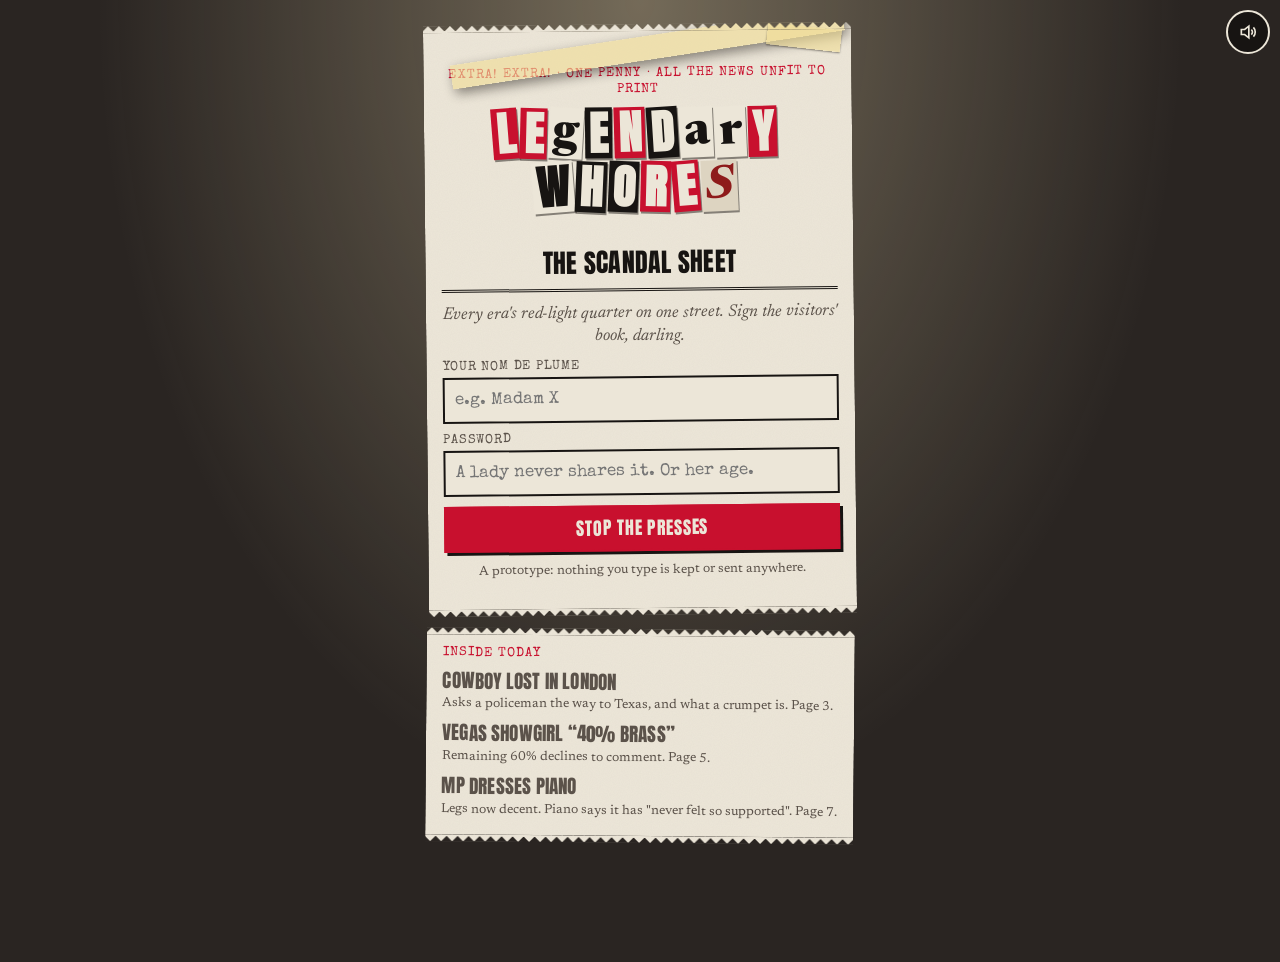
==== game/index.html @ c21691dd "Initial public files: game, rules engine, tests, balance sim, design docs The Scandal Sheet client (" ====
<!doctype html>
<html lang="en-GB" data-era="house">
<head>
<meta charset="utf-8">
<meta name="viewport" content="width=device-width,initial-scale=1,viewport-fit=cover">
<title>The Scandal Sheet</title>
<link rel="icon" href="data:,">
<meta name="description" content="Legendary Whores, prototype C: a tabloid-collage house layer that teaches through headlines, wearing three era skins.">
<link rel="preconnect" href="https://fonts.googleapis.com">
<link rel="preconnect" href="https://fonts.gstatic.com" crossorigin>
<link rel="stylesheet" href="https://fonts.googleapis.com/css2?family=Anton&family=Newsreader:ital,opsz,wght@0,6..72,400;0,6..72,600;0,6..72,800;1,6..72,400;1,6..72,600&family=Special+Elite&display=swap">
<link rel="stylesheet" href="scandal.css">
<!-- era display fonts (IM Fell, Rye, Bungee, Monoton) load in scandal.js when an era is worn -->
</head>
<body>
<div class="desk">
  <main id="app" class="col">
    <section class="sheet title-sheet">
      <p class="kicker">Extra! Extra!</p>
      <h1 class="masthead-title">Legendary Whores</h1>
      <p class="deck">The Scandal Sheet is setting its type. One moment, darling.</p>
    </section>
  </main>
</div>
<div id="layer" aria-live="polite"></div>
<noscript><p class="noscript">The presses need JavaScript to run.</p></noscript>
<script type="module" src="scandal.js"></script>
</body>
</html>
---- game/scandal.css ----
/* The Scandal Sheet · prototype C · house layer (tabloid collage) + era skins.
   Layout: one phone-width newspaper column (max 460px) laid on the era's desk texture; torn newsprint sheets
   stack down the column under a sticky masthead; one-handed actions live in a fixed bottom dock. */
:root {
  /* house constants */
  --f-head: 'Anton', 'Impact', 'Haettenschweiler', 'Arial Narrow', sans-serif;
  --f-body: 'Newsreader', 'Georgia', 'Times New Roman', serif;
  --f-type: 'Special Elite', 'Courier New', 'Courier', monospace;
  --stamp-l: #C8102E; --stamp-d: #FF5468;
  --good-l: #2E6B30; --good-d: #8FDB9A;
  --bad-l: #B3261E; --bad-d: #FF8F86;
  --tape: rgba(240, 222, 150, .62);
  --pin: #B3121F;
  --shadow: rgba(10, 6, 4, .45);
  /* era posters (fixed in both themes: dark poster, light type) */
  --vic-bg: #1E140F; --vic-fg: #EFE3C8; --vic-acc: #C9A24A;
  --ww-bg: #2E3238; --ww-fg: #F2E6CF; --ww-acc: #E9A25B;
  --vg-bg: #0B0620; --vg-fg: #FFF5FB; --vg-acc: #FF2E9A; --vg-acc2: #19E6FF;

  /* era tokens, default = the house press (before a whore is chosen) */
  --f-era: 'Anton', 'Impact', sans-serif;
  --f-era-big: 'Anton', 'Impact', sans-serif;
  --desk-l: #2A2522; --desk-d: #151210;
  --paper-l: #ECE6D8; --paper-d: #26221E;
  --paper2-l: #DDD4C1; --paper2-d: #332D27;
  --ink-l: #171412; --ink-d: #ECE6D8;
  --ink2-l: #5B524A; --ink2-d: #BDB3A4;
  --accent-l: #8E1B1B; --accent-d: #FF8B7E;
  --accent2-l: #2B2522; --accent2-d: #E9DFC9;
  --card-ink: #171412;
  --card-bg: #F1ECE0;
  /* secondary ink and accent printed ON the card stock (labels, kickers, hints): fixed in both themes */
  --card-ink2: #5B524A; --card-accent: #B3102A;
  /* inner padding that clears the era's painted card frame (inspect cards / small hand cards) */
  --card-pad: 18px 16px; --card-pad-sm: 10px 8px 8px;
  /* tick / cross labels on cards: their own ink so every skin passes 4.5:1 (white on #2E6B30 6.4:1, on #B3261E 6.5:1) */
  --mk-good-fg: #FFFFFF; --mk-good-bg: #2E6B30; --mk-bad-fg: #FFFFFF; --mk-bad-bg: #B3261E;
  --dock-h: calc(60px + env(safe-area-inset-bottom, 0px));
  --glow: rgba(255, 236, 190, .35);
  --tex-bg: none;
  --tex-card: none;
  --tex-frame: none;
  --frame-slice: 0;
  --frame-w: 0px;
  --tex-paper-l: none; --tex-paper-d: none;

  /* resolved (light) */
  --desk: var(--desk-l); --paper: var(--paper-l); --paper2: var(--paper2-l);
  --ink: var(--ink-l); --ink2: var(--ink2-l); --accent: var(--accent-l); --accent2: var(--accent2-l);
  --stamp: var(--stamp-l); --good: var(--good-l); --bad: var(--bad-l); --tex-paper: var(--tex-paper-l);
}
@media (prefers-color-scheme: dark) {
  :root:not([data-theme="light"]) {
    --desk: var(--desk-d); --paper: var(--paper-d); --paper2: var(--paper2-d);
    --ink: var(--ink-d); --ink2: var(--ink2-d); --accent: var(--accent-d); --accent2: var(--accent2-d);
    --stamp: var(--stamp-d); --good: var(--good-d); --bad: var(--bad-d); --tex-paper: var(--tex-paper-d);
    color-scheme: dark;
  }
}
:root[data-theme="dark"] {
  --desk: var(--desk-d); --paper: var(--paper-d); --paper2: var(--paper2-d);
  --ink: var(--ink-d); --ink2: var(--ink2-d); --accent: var(--accent-d); --accent2: var(--accent2-d);
  --stamp: var(--stamp-d); --good: var(--good-d); --bad: var(--bad-d); --tex-paper: var(--tex-paper-d);
  color-scheme: dark;
}

/* ---------- era skins (palette, textures, accent type) ---------- */
:root[data-era="victorian"] {
  --f-era: 'IM Fell English SC', 'Georgia', serif; --f-era-big: 'IM Fell English SC', 'Georgia', serif;
  --desk-l: #1E140F; --desk-d: #120B08;
  --paper-l: #EFE3C8; --paper-d: #2A1F18; --paper2-l: #E2CFA6; --paper2-d: #3A2B20;
  --ink-l: #22160F; --ink-d: #EFE3C8; --ink2-l: #5A4636; --ink2-d: #CDB995;
  --accent-l: #6B1E23; --accent-d: #E8C877; --accent2-l: #8A6A22; --accent2-d: #C9A24A;
  --card-ink: #2A1A10; --card-bg: #EFE3C8; --glow: rgba(244, 223, 174, .45);
  --card-ink2: #5A4636; --card-accent: #B30F29; --card-pad: 18px 16px; --card-pad-sm: 10px 8px 8px;
  --tex-bg: url("../art-assets/victorian/skin-bg.webp");
  --tex-card: url("../art-assets/victorian/skin-card.webp");
  --tex-frame: url("../art-assets/victorian/skin-frame.webp"); --frame-slice: 120; --frame-w: 14px;
}
:root[data-era="wildwest"] {
  --f-era: 'Rye', 'Georgia', serif; --f-era-big: 'Rye', 'Georgia', serif;
  --desk-l: #2E3238; --desk-d: #1C1F23;
  --paper-l: #F2E6CF; --paper-d: #2E2923; --paper2-l: #E2CDA6; --paper2-d: #3B342B;
  --ink-l: #2B2622; --ink-d: #F2E6CF; --ink2-l: #6B5640; --ink2-d: #D9C3A0;
  --accent-l: #A3402B; --accent-d: #E9A25B; --accent2-l: #7A5C3E; --accent2-d: #C8553D;
  --card-ink: #2B2622; --card-bg: #F2E6CF; --glow: rgba(233, 162, 91, .4);
  --card-ink2: #6B5640; --card-accent: #A8321E; --card-pad: 8px 6px; --card-pad-sm: 4px 3px 3px; --card-slice: 132; --card-bw: 34px; --card-bw-sm: 14px;
  --tex-bg: url("../art-assets/wildwest/skin-bg.webp");
  --tex-card: url("../art-assets/wildwest/skin-card.webp");
  --tex-frame: url("../art-assets/wildwest/skin-frame.webp"); --frame-slice: 90; --frame-w: 10px;
  --tex-paper-l: url("../art-assets/wildwest/x-tex-wanted-paper.webp");
}
:root[data-era="vegas"] {
  --f-era: 'Bungee', 'Arial Black', sans-serif; --f-era-big: 'Monoton', 'Bungee', 'Arial Black', sans-serif;
  --desk-l: #0B0620; --desk-d: #07031A;
  --paper-l: #FFF5FB; --paper-d: #1C0F33; --paper2-l: #FFDDEF; --paper2-d: #2A1748;
  --ink-l: #1A0B2E; --ink-d: #FFF5FB; --ink2-l: #5C3B74; --ink2-d: #D7C3EA;
  --accent-l: #C2006E; --accent-d: #FF2E9A; --accent2-l: #00707E; --accent2-d: #19E6FF;
  --card-ink: #FFF5FB; --card-bg: #2A0E3D; --glow: rgba(255, 46, 154, .45);
  --card-ink2: #D7C3EA; --card-accent: #FF5FB0; --card-pad: 6px 6px; --card-pad-sm: 4px 3px 3px; --card-slice: 122; --card-bw: 32px; --card-bw-sm: 14px;
  --mk-good-fg: #1A0B2E; --mk-good-bg: #19E6A0; --mk-bad-fg: #1A0B2E; --mk-bad-bg: #FF5468; /* 11.4:1 and 5.9:1 */
  --tex-bg: url("../art-assets/vegas/skin-bg.webp");
  --tex-card: url("../art-assets/vegas/skin-card.webp");
  --tex-frame: url("../art-assets/vegas/skin-frame.webp"); --frame-slice: 110; --frame-w: 12px;
}

/* ---------- base ---------- */
*, *::before, *::after { box-sizing: border-box; }
html, body { margin: 0; min-height: 100%; }
body {
  background: var(--desk);
  color: var(--ink);
  font: 16px/1.45 var(--f-body);
  overflow-x: clip;
  -webkit-tap-highlight-color: transparent;
}
img { max-width: 100%; display: block; }
button, input { font: inherit; color: inherit; }
button { cursor: pointer; }
:focus-visible { outline: 3px solid var(--stamp); outline-offset: 2px; }
.noscript { color: var(--paper); padding: 16px; }

.desk {
  min-height: 100vh;
  background-color: var(--desk);
  background-image: radial-gradient(ellipse at 50% 0%, var(--glow), transparent 60%), var(--tex-bg);
  background-size: auto, 360px;
  transition: background-color .6s ease;
}
.col {
  max-width: 460px; margin: 0 auto;
  padding-inline: 16px; padding-block: 8px 112px;
  display: flex; flex-direction: column; gap: 14px;
  overflow-x: clip;
}

/* ---------- house: newsprint sheets with torn edges ---------- */
.sheet {
  position: relative;
  background-color: var(--paper);
  background-image:
    url("data:image/svg+xml,%3Csvg xmlns='http://www.w3.org/2000/svg' width='160' height='160'%3E%3Cfilter id='n'%3E%3CfeTurbulence type='fractalNoise' baseFrequency='.9' numOctaves='2' stitchTiles='stitch'/%3E%3CfeColorMatrix values='0 0 0 0 .5 0 0 0 0 .45 0 0 0 0 .4 0 0 0 .09 0'/%3E%3C/filter%3E%3Crect width='100%25' height='100%25' filter='url(%23n)'/%3E%3C/svg%3E"),
    var(--tex-paper);
  background-size: 160px, 420px;
  color: var(--ink);
  padding: 18px 16px 22px;
  box-shadow: 0 6px 18px var(--shadow);
  -webkit-mask: linear-gradient(#000 0 0) center / 100% calc(100% - 14px) no-repeat,
    conic-gradient(from 135deg at top, #0000, #000 1deg 89deg, #0000 90deg) top / 11px 7px repeat-x,
    conic-gradient(from -45deg at bottom, #0000, #000 1deg 89deg, #0000 90deg) bottom / 11px 7px repeat-x;
          mask: linear-gradient(#000 0 0) center / 100% calc(100% - 14px) no-repeat,
    conic-gradient(from 135deg at top, #0000, #000 1deg 89deg, #0000 90deg) top / 11px 7px repeat-x,
    conic-gradient(from -45deg at bottom, #0000, #000 1deg 89deg, #0000 90deg) bottom / 11px 7px repeat-x;
}
:root[data-era="vegas"] .sheet { background-image: linear-gradient(115deg, transparent 30%, rgba(255,255,255,.18) 45%, transparent 60%), var(--tex-paper); background-size: 100% 100%, 420px; }
.sheet.tilt-l { transform: rotate(-.6deg); }
.sheet.tilt-r { transform: rotate(.5deg); }
.sheet > * + * { margin-top: 10px; }

.kicker {
  font: 13px/1.2 var(--f-type); letter-spacing: .08em; text-transform: uppercase;
  color: var(--stamp); margin: 0;
}
.h1, .h2, .h3 { font-family: var(--f-head); font-weight: 400; text-transform: uppercase; line-height: .98; margin: 0; text-wrap: balance; letter-spacing: .01em; }
.h1 { font-size: clamp(34px, 11vw, 48px); }
.h2 { font-size: 26px; }
.h3 { font-size: 19px; }
.era-type { font-family: var(--f-era); text-transform: none; letter-spacing: .01em; }
.deck { font: italic 17px/1.35 var(--f-body); margin: 0; color: var(--ink2); }
.small { font-size: 13px; color: var(--ink2); }
.type { font-family: var(--f-type); font-size: 13px; letter-spacing: .02em; }
.rule { border: 0; border-top: 3px double var(--ink); margin: 12px 0; }
.sec-head { display: flex; align-items: baseline; justify-content: space-between; gap: 8px; border-bottom: 3px double var(--ink); padding-bottom: 4px; flex-wrap: wrap; }
.sec-head .h2 { font-size: 22px; }

/* era masthead line */
.gazette { display: grid; gap: 2px; text-align: center; border-bottom: 3px double var(--ink); padding-bottom: 6px; }
.gazette .name { font-family: var(--f-era-big); font-size: clamp(22px, 7vw, 30px); line-height: 1.05; color: var(--accent); text-wrap: balance; }
:root[data-era="vegas"] .gazette .name { font-size: clamp(20px, 6.4vw, 28px); text-shadow: 0 0 10px var(--glow); }
.gazette .dateline { display: flex; justify-content: space-between; font: 12px var(--f-type); color: var(--ink2); border-top: 1px solid var(--ink2); padding-top: 3px; gap: 8px; flex-wrap: wrap; }

/* ransom-note letters */
.ransom { display: inline-flex; flex-wrap: wrap; gap: 3px 2px; justify-content: center; line-height: 1; }
.ransom .w { display: inline-flex; gap: 2px; margin-right: 8px; }
.ransom span.l { display: inline-block; padding: 3px 4px 2px; font-size: 1em; box-shadow: 1px 2px 0 var(--shadow); }
.ransom .l.r0 { font-family: var(--f-head); background: var(--paper); color: var(--ink); }
.ransom .l.r1 { font-family: var(--f-era); background: var(--ink); color: var(--paper); }
.ransom .l.r2 { font-family: var(--f-body); font-weight: 800; font-style: italic; background: var(--paper2); color: var(--accent); }
.ransom .l.r3 { font-family: var(--f-head); background: var(--stamp); color: var(--paper); }
.ransom .l.r4 { font-family: var(--f-type); background: var(--paper2); color: var(--ink); }
.ransom .l.r5 { font-family: var(--f-body); font-weight: 800; background: var(--paper); color: var(--ink); text-transform: lowercase; }

/* stamps */
.stamp {
  display: inline-block; font: 400 22px/1 var(--f-head); text-transform: uppercase; letter-spacing: .06em;
  color: var(--stamp); border: 3px solid var(--stamp); padding: 6px 10px 4px; transform: rotate(-8deg);
  -webkit-mask: url("data:image/svg+xml,%3Csvg xmlns='http://www.w3.org/2000/svg' width='120' height='60'%3E%3Cfilter id='g'%3E%3CfeTurbulence baseFrequency='.7' numOctaves='2'/%3E%3CfeColorMatrix values='0 0 0 0 0 0 0 0 0 0 0 0 0 0 0 0 0 0 -1.6 1.25'/%3E%3C/filter%3E%3Crect width='100%25' height='100%25' filter='url(%23g)'/%3E%3C/svg%3E");
          mask: url("data:image/svg+xml,%3Csvg xmlns='http://www.w3.org/2000/svg' width='120' height='60'%3E%3Cfilter id='g'%3E%3CfeTurbulence baseFrequency='.7' numOctaves='2'/%3E%3CfeColorMatrix values='0 0 0 0 0 0 0 0 0 0 0 0 0 0 0 0 0 0 -1.6 1.25'/%3E%3C/filter%3E%3Crect width='100%25' height='100%25' filter='url(%23g)'/%3E%3C/svg%3E");
}
.stamp.big { font-size: 40px; border-width: 5px; padding: 8px 14px 4px; }
.stamp.good { color: var(--good); border-color: var(--good); }

/* tape and pins */
.tape { position: absolute; width: 74px; height: 22px; background: var(--tape); box-shadow: 0 1px 2px var(--shadow); z-index: 2; pointer-events: none; }
.tape.tl { top: -6px; left: 10px; transform: rotate(-8deg); }
.tape.tr { top: -6px; right: 10px; transform: rotate(7deg); }
.pin { position: absolute; top: -7px; left: 50%; width: 16px; height: 16px; margin-left: -8px; border-radius: 50%; background: radial-gradient(circle at 35% 35%, rgba(255,255,255,.7), var(--pin) 45%, rgba(0,0,0,.6)); box-shadow: 1px 3px 3px var(--shadow); z-index: 3; pointer-events: none; }

/* ---------- buttons ---------- */
.btn {
  min-height: 46px; padding: 10px 16px; border: 2px solid var(--ink); background: var(--paper); color: var(--ink);
  font: 400 18px/1 var(--f-head); text-transform: uppercase; letter-spacing: .04em;
  box-shadow: 3px 3px 0 var(--ink); display: inline-flex; align-items: center; justify-content: center; gap: 8px; text-align: center;
  transition: transform .08s ease, box-shadow .08s ease;
}
.btn:active { transform: translate(2px, 2px); box-shadow: 1px 1px 0 var(--ink); }
.btn.primary { background: var(--stamp); color: var(--paper); border-color: var(--stamp); box-shadow: 3px 3px 0 var(--ink); }
.btn.ghost { background: transparent; box-shadow: none; border-style: dashed; }
.btn.small { min-height: 44px; font-size: 15px; padding: 8px 12px; }
.btn:disabled { opacity: .45; cursor: not-allowed; }
.btn.block { width: 100%; }
.row { display: flex; gap: 10px; flex-wrap: wrap; align-items: center; }
.row > .grow { flex: 1 1 140px; }
.link { background: none; border: 0; padding: 0; min-height: 0; color: var(--accent); text-decoration: underline; text-underline-offset: 3px; font: inherit; cursor: pointer; }
.x { border-bottom: 1.5px dotted currentColor; cursor: help; background: none; border-top: 0; border-left: 0; border-right: 0; padding: 0; font: inherit; color: inherit; text-align: inherit; }

/* chips */
.chips { display: flex; flex-wrap: wrap; gap: 8px; }
.chip { display: inline-flex; align-items: center; gap: 4px; padding: 3px 8px; border: 1.5px solid currentColor; font: 13px/1.1 var(--f-type); white-space: nowrap; background: transparent; color: var(--ink); min-height: 36px; }
.chip.good { color: var(--good); }
.chip.bad { color: var(--bad); }
.chip.stamp-c { color: var(--stamp); }
.chip.solid { background: var(--ink); color: var(--paper); border-color: var(--ink); }
.chip.q { color: var(--accent); border-style: dashed; }
button.chip { cursor: pointer; }
.badge-auto { display: inline-flex; align-items: center; gap: 3px; font: 11px/1 var(--f-type); text-transform: uppercase; letter-spacing: .06em; padding: 3px 6px; background: var(--accent2); color: var(--paper); }
.badge-stand { display: inline-flex; font: 11px/1 var(--f-type); text-transform: uppercase; letter-spacing: .06em; padding: 3px 6px; border: 1px dashed var(--ink2); color: var(--ink2); }

/* ---------- sticky masthead + stats ---------- */
.topbar {
  position: sticky; top: env(safe-area-inset-top, 0px); z-index: 20;
  margin-inline: -16px; padding: 8px 16px;
  background: var(--ink); color: var(--paper);
  display: grid; grid-template-columns: 44px 1fr auto; gap: 10px; align-items: center;
  box-shadow: 0 4px 10px var(--shadow);
}
.topbar .face { width: 44px; height: 44px; border-radius: 50%; overflow: hidden; border: 2px solid var(--accent2); background: var(--paper2); padding: 0; }
.topbar .face img { width: 100%; height: 100%; object-fit: cover; object-position: 50% 12%; }
.topbar .who { min-width: 0; }
.topbar .who b { font: 400 17px/1 var(--f-head); text-transform: uppercase; letter-spacing: .03em; display: block; white-space: nowrap; overflow: hidden; text-overflow: ellipsis; }
.topbar .who span { font: 12px/1.2 var(--f-type); opacity: .85; display: block; white-space: nowrap; overflow: hidden; text-overflow: ellipsis; }
.topbar .stats { display: flex; gap: 4px; }
.stat { display: grid; justify-items: center; min-width: 44px; min-height: 44px; padding: 2px 4px; background: none; border: 1px solid transparent; color: var(--paper); }
.stat b { font: 400 18px/1.1 var(--f-head); font-variant-numeric: tabular-nums; }
.stat span { font: 10px/1 var(--f-type); text-transform: uppercase; letter-spacing: .05em; opacity: .85; }
/* .meters, .seesaw and .itch below are superseded by .sstrip and .itchdots (round 3); the topbar no longer emits them */
.meters { grid-column: 1 / -1; display: grid; grid-template-columns: 1fr auto; gap: 10px; align-items: center; }
.seesaw { display: grid; grid-template-columns: auto 1fr auto; gap: 6px; align-items: center; font: 11px var(--f-type); text-transform: uppercase; background: none; border: 0; color: var(--paper); padding: 0; min-height: 30px; }
.seesaw .bar { position: relative; height: 10px; background: rgba(255,255,255,.18); display: flex; }
.seesaw .bar i { display: block; height: 100%; }
.seesaw .bar .st { background: var(--good-d); }
.seesaw .bar .no { background: var(--stamp-d); margin-left: auto; }
.itch { display: inline-flex; gap: 3px; align-items: center; font: 11px var(--f-type); text-transform: uppercase; background: none; border: 0; color: var(--paper); min-height: 30px; padding: 0; }
.itch i { width: 10px; height: 10px; border: 1.5px solid var(--paper); border-radius: 50%; display: inline-block; }
.itch i.on { background: var(--stamp-d); border-color: var(--stamp-d); }

/* ---------- bottom dock ---------- */
.dock {
  position: fixed; left: 50%; bottom: 0; transform: translateX(-50%); z-index: 30;
  width: min(460px, 100%); padding: 6px 10px calc(6px + env(safe-area-inset-bottom, 0px));
  background: var(--ink); color: var(--paper);
  display: grid; grid-template-columns: repeat(4, 1fr); gap: 4px;
  box-shadow: 0 -4px 12px var(--shadow);
}
.dock[hidden] { display: none; }
.dock button { min-height: 48px; background: none; border: 0; color: var(--paper); font: 400 14px/1 var(--f-head); text-transform: uppercase; letter-spacing: .05em; display: grid; justify-items: center; gap: 3px; padding: 4px 2px; }
.dock button svg { width: 22px; height: 22px; }
.dock button[aria-current="page"] { color: var(--accent2); box-shadow: inset 0 -3px 0 var(--stamp-d); }
.dock .dot { position: relative; }
.dock .dot::after { content: ''; position: absolute; top: 2px; right: 22%; width: 9px; height: 9px; border-radius: 50%; background: var(--stamp-d); }

/* ---------- portraits: pinned photos in era frames ---------- */
.photo { position: relative; background: var(--card-bg); padding: 6px 6px 8px; box-shadow: 2px 4px 10px var(--shadow); }
.photo .frame { position: relative; aspect-ratio: 3 / 4; max-width: 100%; border: var(--frame-w) solid transparent; border-image: var(--tex-frame) var(--frame-slice) / var(--frame-w) stretch; background: var(--ink); overflow: hidden; }
:root[data-era="house"] .photo .frame { border: 2px solid var(--ink); }
.photo .frame img { width: 100%; height: 100%; object-fit: cover; object-position: 50% 14%; }
.photo .cap { font: 13px/1.15 var(--f-type); color: var(--card-ink); margin-top: 5px; text-align: center; }
.photo .cap b { font: 400 15px/1.05 var(--f-head); text-transform: uppercase; display: block; letter-spacing: .02em; }
.miss { display: grid; place-items: center; width: 100%; height: 100%; padding: 6px; text-align: center; color: var(--paper); font: 400 15px/1.1 var(--f-era); background: var(--ink); }
.halftone::after { content: ''; position: absolute; inset: 0; pointer-events: none; background-image: radial-gradient(rgba(0,0,0,.18) 1px, transparent 1.4px); background-size: 4px 4px; mix-blend-mode: multiply; }

/* ---------- cards (house anatomy, era card stock) ---------- */
.hand { display: grid; grid-template-columns: repeat(3, minmax(0, 1fr)); gap: 10px; }
.card {
  position: relative; display: flex; flex-direction: column; gap: 4px;
  min-height: 132px; padding: 10px 8px 8px; text-align: left;
  background: var(--card-bg) var(--tex-card) center / 100% 100% no-repeat; color: var(--card-ink);
  border: 0; box-shadow: 1px 3px 8px var(--shadow);
  transition: transform .18s ease, box-shadow .18s ease;
  font-family: var(--f-body);
}
.card .top { display: flex; justify-content: space-between; align-items: center; gap: 4px; }
.card .allure { display: grid; place-items: center; width: 28px; height: 28px; border-radius: 50%; background: var(--card-ink); color: var(--card-bg); font: 400 16px/1 var(--f-head); }
.card .pocket { font: 11px/1 var(--f-type); border: 1px solid currentColor; padding: 2px 4px; }
.card .nm { font: 400 15px/1.02 var(--f-head); text-transform: uppercase; letter-spacing: .01em; text-wrap: balance; }
.card .arts { display: flex; flex-wrap: wrap; gap: 3px; align-content: flex-start; }
.card .art { font: 11px/1 var(--f-type); padding: 2px 3px; border: 1px solid currentColor; white-space: nowrap; }
.card .thumb { aspect-ratio: 4 / 3; width: 100%; object-fit: cover; border: 1px solid currentColor; }
.card .marks { display: flex; flex-wrap: wrap; gap: 2px; margin-top: auto; }
.card .mk { font: 10px/1.05 var(--f-type); padding: 2px 3px; color: var(--mk-good-fg); background: var(--mk-good-bg); }
.card .mk.bad { color: var(--mk-bad-fg); background: var(--mk-bad-bg); }
.card .mk.seen { color: var(--card-bg); background: var(--card-ink); }
.card .score { position: absolute; right: -6px; top: -8px; min-width: 32px; height: 32px; display: grid; place-items: center; background: var(--paper); color: var(--ink); border: 2px solid var(--ink); font: 400 17px/1 var(--f-head); transform: rotate(6deg); padding: 0 3px; }
.card .score.bad { color: var(--bad); border-color: var(--bad); }
.card .score.good { color: var(--good); border-color: var(--good); }
.card.sel { transform: translateY(-6px) rotate(-1.5deg); box-shadow: 0 0 0 3px var(--stamp), 3px 8px 14px var(--shadow); }
.card.sel::before { content: 'WORKED'; position: absolute; left: 50%; top: -10px; transform: translateX(-50%) rotate(-3deg); background: var(--tape); color: var(--ink); font: 11px/1 var(--f-type); padding: 4px 8px; letter-spacing: .1em; z-index: 2; }
.card.curse { background: var(--ink); color: var(--paper); outline: 2px dashed var(--stamp); outline-offset: -5px; }
.card.curse .nm { color: var(--stamp-d); }
.card.glow { box-shadow: 0 0 0 3px var(--good), 1px 3px 8px var(--shadow); }
.card.glow::after { content: ''; position: absolute; inset: 0; pointer-events: none; border-radius: inherit; }
@media (prefers-reduced-motion: no-preference) {
  /* pulses twice to draw the eye, then the static ring carries the meaning (it never competes with .deal) */
  .card.glow::after { animation: glow 1.1s ease-in-out .5s 2; }
}
@keyframes glow { 50% { box-shadow: 0 0 0 3px var(--good), 0 0 18px var(--good); } }

/* ---------- flippable inspect cards ---------- */
.flip { perspective: 1200px; }
.flip .faces { position: relative; display: grid; transition: transform .55s cubic-bezier(.3, .7, .2, 1); transform-style: preserve-3d; }
.flip .face { grid-area: 1 / 1; backface-visibility: hidden; -webkit-backface-visibility: hidden; }
.flip .back { transform: rotateY(180deg); }
.flip.flipped .faces { transform: rotateY(180deg); }
.flip-hint { font: 12px var(--f-type); color: var(--ink2); text-align: center; }

/* ---------- places ---------- */
.places { display: grid; gap: 12px; }
.place { position: relative; display: grid; grid-template-columns: 1fr; text-align: left; padding: 0; border: 2px solid var(--ink); background: var(--paper); color: var(--ink); box-shadow: 3px 3px 0 var(--ink); }
.place .pimg { position: relative; aspect-ratio: 16 / 7; overflow: hidden; }
.place .pimg img { width: 100%; height: 100%; object-fit: cover; }
/* the host portrait is its own button and overhangs the card body (it is a child of .place, not of the clipped image) */
.place > .host { position: absolute; right: 8px; top: 0; margin-top: calc(43.75% - 42px); width: 64px; padding: 0; border: 3px solid var(--paper); box-shadow: 1px 2px 6px var(--shadow); background: var(--ink); z-index: 3; }
.place > .host img { aspect-ratio: 3 / 4; width: 100%; object-fit: cover; object-position: 50% 12%; }
.place-hit { position: absolute; inset: 0; z-index: 2; border: 0; background: transparent; padding: 0; cursor: pointer; }
.place-hit:focus-visible { outline-offset: -4px; }
.place .pbody { padding: 8px 84px 10px 10px; display: grid; gap: 4px; }
.place .pbody .h3 { font-size: 20px; }
.place .kindtag { position: absolute; left: 8px; top: 8px; background: var(--ink); color: var(--paper); font: 12px/1 var(--f-type); text-transform: uppercase; letter-spacing: .08em; padding: 4px 6px; }
.place .smiles { font: 13px var(--f-type); color: var(--accent); }
.place.shut { opacity: .6; }
.place .shutstamp { position: absolute; left: 50%; top: 30%; transform: translate(-50%, -50%) rotate(-10deg); }

/* ---------- punters board ---------- */
.punters { display: grid; grid-template-columns: repeat(3, minmax(0, 1fr)); gap: 12px; padding-top: 6px; }
.punter { position: relative; padding: 0; border: 0; background: none; text-align: left; color: var(--ink); }
.punter:nth-child(3n+1) .photo { transform: rotate(-2deg); }
.punter:nth-child(3n+2) .photo { transform: rotate(1.5deg); }
.punter:nth-child(3n) .photo { transform: rotate(-1deg); }
.punter .qs { position: absolute; right: -4px; top: 8px; display: grid; gap: 3px; z-index: 3; }
.punter .qs i { font: 400 14px/1 var(--f-head); font-style: normal; background: var(--stamp); color: var(--paper); width: 22px; height: 22px; display: grid; place-items: center; border-radius: 50%; box-shadow: 1px 1px 3px var(--shadow); }
.punter .tag { display: block; font: 11px/1.1 var(--f-type); text-transform: uppercase; margin-top: 4px; color: var(--ink2); text-align: center; }
.locked-note { font: 13px var(--f-type); color: var(--ink2); border: 1px dashed var(--ink2); padding: 8px; }

.doors { display: grid; gap: 8px; }
.door { display: grid; grid-template-columns: 1fr auto; align-items: center; gap: 8px; min-height: 48px; padding: 8px 10px; border: 1.5px solid var(--ink); background: var(--paper2); text-align: left; color: var(--ink); }
.door b { font: 400 16px/1.1 var(--f-head); text-transform: uppercase; }
.door .fresh { font: 400 13px/1 var(--f-head); color: var(--paper); background: var(--stamp); padding: 4px 6px; transform: rotate(3deg); }

.rivals { display: grid; grid-template-columns: repeat(auto-fill, minmax(96px, 1fr)); gap: 10px; }
.rival { padding: 0; border: 0; background: none; text-align: center; color: var(--ink); display: grid; gap: 4px; justify-items: center; }
.rival .photo { width: 100%; }
.rival .lbl { min-height: 18px; }

.reticule { display: grid; grid-template-columns: repeat(3, minmax(0, 1fr)); gap: 10px; }
.item { position: relative; padding: 6px; border: 1.5px solid var(--ink); background: var(--paper2); color: var(--ink); text-align: left; display: grid; gap: 4px; }
.item img { aspect-ratio: 1; object-fit: cover; width: 100%; }
.item b { font: 400 13px/1.05 var(--f-head); text-transform: uppercase; }
.item.on { box-shadow: 0 0 0 3px var(--stamp); }
.empty-note { font: italic 14px var(--f-body); color: var(--ink2); }

/* sticky note: the next assignment */
.note { position: relative; background: var(--tape); color: var(--ink-l); padding: 10px 12px 10px 14px; font: 15px/1.3 var(--f-type); box-shadow: 2px 3px 6px var(--shadow); transform: rotate(-1deg); display: grid; grid-template-columns: auto 1fr; gap: 8px; align-items: start; border: 0; text-align: left; width: 100%; }
.note b { font: 400 15px/1.2 var(--f-head); text-transform: uppercase; color: var(--stamp-l); letter-spacing: .05em; }

/* ---------- the Sway-o-meter ---------- */
.meter { display: grid; gap: 6px; }
.meter .line { display: flex; justify-content: space-between; align-items: baseline; gap: 8px; flex-wrap: wrap; }
.meter .big { font: 400 40px/0.9 var(--f-head); font-variant-numeric: tabular-nums; }
.meter .big small { font: 14px var(--f-type); color: var(--ink2); }
.meter .track { position: relative; height: 18px; background: var(--paper2); border: 2px solid var(--ink); overflow: visible; }
.meter .fill { position: absolute; inset: 0 auto 0 0; background: repeating-linear-gradient(-45deg, var(--accent), var(--accent) 6px, var(--stamp) 6px, var(--stamp) 12px); transition: width .4s cubic-bezier(.3,1.4,.5,1); }
.meter .fill.ok { background: repeating-linear-gradient(-45deg, var(--good), var(--good) 6px, var(--accent2) 6px, var(--accent2) 12px); }
.meter .mark { position: absolute; top: -6px; bottom: -6px; width: 0; border-left: 3px solid var(--ink); }
.meter .mark span { position: absolute; top: 100%; left: 0; transform: translateX(-50%); font: 10px/1.2 var(--f-type); white-space: nowrap; color: var(--ink); text-transform: uppercase; padding-top: 2px; }
.meter .mark.del { border-left-style: dotted; }
.meter .mark.bg { border-left: 2px dashed var(--ink2); top: -10px; bottom: auto; height: 12px; }
.meter .mark.bg span { top: auto; bottom: 100%; color: var(--ink2); padding: 0 0 1px; }
.meter .legend { margin-top: 12px; }
.warn { border: 2px solid var(--bad); color: var(--bad); padding: 6px 8px; font: 14px/1.3 var(--f-type); }

/* sticky action tray (plan / assignation) */
.tray { position: sticky; bottom: calc(66px + env(safe-area-inset-bottom, 0px)); z-index: 15; margin-inline: -16px; padding: 10px 16px 12px; background: var(--paper); border-top: 3px double var(--ink); box-shadow: 0 -6px 14px var(--shadow); display: grid; gap: 8px; }
.tray .row .btn { flex: 1 1 0; }

/* hint column */
.hints { border-left: 4px solid var(--accent); padding: 2px 0 2px 10px; display: grid; gap: 4px; }
.hints p { margin: 0; font-size: 15px; }
.hints .by { font: 12px var(--f-type); color: var(--ink2); text-transform: uppercase; letter-spacing: .06em; }

/* gent profile */
.gent-head { display: grid; grid-template-columns: 112px 1fr; gap: 12px; align-items: start; }
.gent-head .meta { display: grid; gap: 6px; min-width: 0; }
.voice { font: italic 16px/1.3 var(--f-body); color: var(--accent); margin: 0; }
.facts { display: grid; gap: 6px; }
.fact { display: grid; grid-template-columns: 92px 1fr; gap: 8px; align-items: baseline; font-size: 15px; }
.fact > span:first-child { font: 12px var(--f-type); text-transform: uppercase; color: var(--ink2); }

/* ---------- overlays ---------- */
#layer { position: fixed; inset: 0; pointer-events: none; z-index: 50; }
#layer > * { pointer-events: auto; }
.hl-wrap { position: fixed; left: 50%; bottom: calc(var(--dock-h) + var(--tray-h, 0px) + 8px); transform: translateX(-50%); width: min(440px, calc(100% - 24px)); z-index: 55; pointer-events: none; }
body:not(.has-top) .hl-wrap { bottom: calc(12px + env(safe-area-inset-bottom, 0px)); }
.hl { pointer-events: auto; position: relative; background: var(--paper); color: var(--ink); padding: 12px 44px 12px 14px; box-shadow: 0 8px 22px var(--shadow); border-top: 6px solid var(--stamp); animation: hlIn .5s cubic-bezier(.2,1.3,.4,1); display: grid; gap: 4px; }
.hl .h2 { font-size: 23px; }
.hl p { margin: 0; font-size: 15px; }
.hl .close { position: absolute; right: 2px; top: 2px; width: 44px; height: 44px; border: 0; background: none; font: 400 22px/1 var(--f-head); color: var(--ink2); }
.hl .excl { justify-self: start; }
@keyframes hlIn { from { transform: translateY(120%) rotate(-3deg); opacity: 0; } }
.hl.out { animation: hlOut .3s ease forwards; }
@keyframes hlOut { to { transform: translateY(120%); opacity: 0; } }

.scrim { position: fixed; inset: 0; background: rgba(8, 5, 3, .62); display: grid; align-items: end; justify-items: center; z-index: 60; animation: fade .25s ease; }
.scrim.mid { align-items: center; padding: 16px; }
@keyframes fade { from { opacity: 0; } }
.sheet-up { width: min(460px, 100%); max-height: 88vh; overflow-y: auto; overscroll-behavior: contain; background: var(--paper); color: var(--ink); padding: 18px 16px calc(20px + env(safe-area-inset-bottom, 0px)); animation: up .35s cubic-bezier(.2,1,.3,1); display: grid; gap: 12px; border-top: 6px solid var(--stamp); }
@keyframes up { from { transform: translateY(40%); opacity: .2; } }
.excl-banner { display: inline-block; justify-self: start; background: var(--stamp); color: var(--paper); font: 400 16px/1 var(--f-head); letter-spacing: .14em; padding: 6px 10px 5px; transform: rotate(-2deg); }

.modal-card { width: min(380px, 100%); max-height: calc(100vh - 32px); overflow-y: auto; }
.inspect { background: var(--card-bg) var(--tex-card) center / 100% 100% no-repeat; color: var(--card-ink); padding: 22px 20px; min-height: 420px; display: grid; gap: 10px; align-content: start; box-shadow: 0 12px 30px var(--shadow); }
.inspect .h2 { font-size: 24px; }
.inspect .art-img { width: 100%; aspect-ratio: 1; object-fit: cover; border: 2px solid currentColor; }
.inspect .art-img.portrait { aspect-ratio: 3 / 4; object-position: 50% 12%; }
.inspect .art-img.wide { aspect-ratio: 3 / 2; }
.inspect p { margin: 0; }
.inspect .chip { color: var(--card-ink); }
.inspect .flav { font: italic 16px/1.35 var(--f-body); }
.modal-actions { display: grid; grid-template-columns: 1fr 1fr; gap: 10px; margin-top: 12px; }

/* spinning newspaper (the house's signature moment) */
.spin-wrap { position: fixed; inset: 0; display: grid; place-items: center; padding: 16px; background: rgba(8, 5, 3, .7); z-index: 65; }
.spinpaper { width: min(420px, 100%); max-height: calc(100vh - 32px); overflow-y: auto; animation: spinIn .9s cubic-bezier(.15,.7,.25,1) both; }
@keyframes spinIn { from { transform: scale(.05) rotate(-720deg); opacity: 0; } 60% { opacity: 1; } }
.spinpaper .sheet { padding: 22px 18px 26px; }
.extra { text-align: center; display: grid; gap: 10px; justify-items: center; }
.extra .h1 { font-size: clamp(34px, 10vw, 46px); }

/* curtain drop */
.curtain { position: fixed; inset: 0; z-index: 64; background: var(--ink) var(--curtain-img) center top / cover no-repeat; display: grid; place-items: center; animation: drop .8s cubic-bezier(.5,0,.3,1.15) both; }
.curtain .h1 { color: var(--paper-l); text-shadow: 0 3px 12px rgba(0,0,0,.8); text-align: center; padding: 0 16px; }
.curtain.lift { animation: lift .7s cubic-bezier(.6,0,.4,1) forwards; }
@keyframes drop { from { transform: translateY(-100%); } }
@keyframes lift { to { transform: translateY(-100%); } }

/* era wash when the skin changes */
.wash { position: fixed; inset: 0; z-index: 63; pointer-events: none; background: var(--desk) var(--tex-bg) center / 360px; animation: wash 1.1s ease forwards; -webkit-mask: linear-gradient(90deg, #000 40%, transparent 60%) 0 0 / 250% 100%; mask: linear-gradient(90deg, #000 40%, transparent 60%) 0 0 / 250% 100%; }
@keyframes wash { from { -webkit-mask-position: 100% 0; mask-position: 100% 0; } to { -webkit-mask-position: 0 0; mask-position: 0 0; opacity: 0; } }

/* comic strip */
.strip { display: grid; gap: 12px; }
.panel { position: relative; border: 3px solid var(--ink); background: var(--paper); overflow: hidden; display: grid; }
.panel .art { position: relative; aspect-ratio: 16 / 9; overflow: hidden; background: var(--ink); }
.panel .art img { width: 100%; height: 100%; object-fit: cover; }
.panel .art:has(.trio) { aspect-ratio: 4 / 3; }
.panel .art .trio { display: grid; grid-template-rows: repeat(3, 1fr); height: 100%; }
.panel .art .trio img { border-bottom: 3px solid var(--paper); min-height: 0; }
.panel .cap { padding: 8px 10px; font: 16px/1.3 var(--f-type); background: var(--tape); color: var(--ink-l); }
.panel .num { position: absolute; left: 6px; top: 6px; background: var(--paper); color: var(--ink); font: 400 15px/1 var(--f-head); padding: 4px 7px; border: 2px solid var(--ink); z-index: 1; }
.balloon { position: absolute; background: var(--paper-l); color: var(--ink-l); border: 2px solid var(--ink-l); border-radius: 18px; padding: 6px 10px; font: 15px/1.2 var(--f-type); max-width: 70%; box-shadow: 2px 2px 0 var(--ink-l); }
.balloon::after { content: ''; position: absolute; bottom: -10px; left: 22px; border: 8px solid transparent; border-top-color: var(--ink-l); border-bottom: 0; }
.panel.dim { display: none; }

/* corkboard pick */
.cork { position: relative; padding: 18px 8px 8px; }
.cork svg.string { position: absolute; inset: 0; width: 100%; height: 100%; pointer-events: none; z-index: 2; }
.suspects { display: grid; grid-template-columns: repeat(3, minmax(0, 1fr)); gap: 10px; position: relative; }
.suspect { padding: 0; border: 0; background: none; text-align: center; color: var(--ink); position: relative; }
.suspect .photo { transition: transform .25s ease; }
.suspect:nth-child(1) .photo { transform: rotate(-3deg); }
.suspect:nth-child(2) .photo { transform: rotate(2deg) translateY(10px); }
.suspect:nth-child(3) .photo { transform: rotate(-1.5deg); }
.suspect.on .photo { transform: scale(1.04) rotate(0); box-shadow: 0 0 0 3px var(--stamp), 2px 8px 18px var(--shadow); }
.suspect .temper { display: inline-block; margin-top: 8px; font: 400 14px/1 var(--f-head); letter-spacing: .08em; background: var(--ink); color: var(--paper); padding: 4px 7px; transform: rotate(-2deg); }
.suspect.era-victorian .photo { --card-bg: var(--vic-fg); }
.mini-frame { aspect-ratio: 3 / 4; overflow: hidden; border: 8px solid; }
.mini-frame img { width: 100%; height: 100%; object-fit: cover; object-position: 50% 14%; }
.mf-victorian { border-image: url("../art-assets/victorian/skin-frame.webp") 120 / 9px stretch; background: var(--vic-bg); }
.mf-wildwest { border-image: url("../art-assets/wildwest/skin-frame.webp") 90 / 7px stretch; background: var(--ww-bg); }
.mf-vegas { border-image: url("../art-assets/vegas/skin-frame.webp") 110 / 9px stretch; background: var(--vg-bg); }
.bubble { position: relative; background: var(--paper2); border: 2px solid var(--ink); padding: 10px 12px; font: italic 17px/1.3 var(--f-body); border-radius: 4px; }

/* timelines board: each row wears its own era as a poster */
.tl-list { display: grid; gap: 14px; }
.tl { position: relative; display: grid; grid-template-columns: 84px 1fr; gap: 12px; padding: 12px; text-align: left; border: 0; box-shadow: 3px 5px 12px var(--shadow); width: 100%; }
.tl.victorian { background: var(--vic-bg) url("../art-assets/victorian/skin-bg.webp") center / 240px; color: var(--vic-fg); --acc: var(--vic-acc); --tfont: 'IM Fell English SC', 'Georgia', serif; }
.tl.wildwest { background: var(--ww-bg) url("../art-assets/wildwest/skin-bg.webp") center / 240px; color: var(--ww-fg); --acc: var(--ww-acc); --tfont: 'Rye', 'Georgia', serif; }
.tl.vegas { background: var(--vg-bg) url("../art-assets/vegas/skin-bg.webp") center / 240px; color: var(--vg-fg); --acc: var(--vg-acc); --tfont: 'Bungee', 'Arial Black', sans-serif; }
.tl .tname { font: 400 20px/1.05 var(--tfont); color: var(--acc); }
.tl .tsub { font: 13px/1.3 var(--f-type); opacity: .92; }
.tl .tbody { display: grid; gap: 5px; align-content: start; min-width: 0; }
.tl .count { font: 400 22px/1 var(--f-head); font-variant-numeric: tabular-nums; }
.tl .tnums { display: flex; gap: 12px; font: 13px var(--f-type); flex-wrap: wrap; }
.tl .tnums b { font: 400 17px var(--f-head); }
.tl.locked { filter: grayscale(.85); opacity: .7; }
.tl .here { justify-self: start; font: 400 13px/1 var(--f-head); letter-spacing: .08em; background: var(--acc); color: var(--ink-l); padding: 4px 6px; }
.tl.invite { outline: 3px dashed var(--acc); outline-offset: -6px; }
.tl .cta { justify-self: start; margin-top: 4px; font: 400 15px/1 var(--f-head); text-transform: uppercase; background: var(--acc); color: var(--ink-l); padding: 8px 10px; letter-spacing: .05em; }
.score-plate { text-align: center; display: grid; gap: 6px; justify-items: center; }
.score-plate .num { font: 400 64px/0.9 var(--f-head); font-variant-numeric: tabular-nums; color: var(--stamp); }
.ladder { display: grid; grid-template-columns: repeat(5, 1fr); gap: 4px; width: 100%; }
.ladder div { display: grid; justify-items: center; gap: 2px; padding: 6px 2px; border: 1.5px solid var(--ink); font: 11px/1.1 var(--f-type); text-align: center; }
.ladder div b { font: 400 18px/1 var(--f-head); }
.ladder div.on { background: var(--ink); color: var(--paper); }

/* players */
.tabs { display: grid; grid-template-columns: repeat(2, 1fr); gap: 6px; }
.tabs button { min-height: 44px; border: 2px solid var(--ink); background: var(--paper); color: var(--ink); font: 400 15px/1 var(--f-head); text-transform: uppercase; letter-spacing: .03em; padding: 6px; }
.tabs button[aria-selected="true"] { background: var(--ink); color: var(--paper); }
.board { display: grid; gap: 0; }
.prow { display: grid; grid-template-columns: 38px 1fr auto; gap: 10px; align-items: center; padding: 10px 4px; border: 0; border-bottom: 1px solid var(--ink2); background: none; text-align: left; color: var(--ink); width: 100%; min-height: 56px; }
.prow .rk { font: 400 26px/1 var(--f-head); color: var(--ink2); text-align: center; }
.prow.me { background: var(--paper2); box-shadow: inset 4px 0 0 var(--stamp); }
.prow .nm { font: 400 18px/1.05 var(--f-head); text-transform: uppercase; display: flex; gap: 6px; align-items: center; flex-wrap: wrap; }
.prow .val { font: 400 24px/1 var(--f-head); font-variant-numeric: tabular-nums; }
.wchips { display: flex; flex-wrap: wrap; gap: 6px; margin-top: 4px; }
.wchip { display: inline-grid; grid-template-columns: 26px auto; gap: 5px; align-items: center; font: 12px/1.15 var(--f-type); }
.wchip img, .wchip .miss { width: 26px; height: 26px; border-radius: 50%; object-fit: cover; object-position: 50% 12%; }
.tlb { font: 10px/1 var(--f-type); text-transform: uppercase; padding: 2px 4px; letter-spacing: .05em; }
.tlb.victorian { background: var(--vic-bg); color: var(--vic-acc); }
.tlb.wildwest { background: var(--ww-bg); color: var(--ww-acc); }
.tlb.vegas { background: var(--vg-bg); color: var(--vg-acc2); }

/* results */
.clash { display: grid; gap: 8px; }
.entry { display: grid; grid-template-columns: 52px 1fr auto; gap: 10px; align-items: center; padding: 6px; border: 1.5px solid var(--ink); background: var(--paper2); position: relative; }
.entry.me { box-shadow: inset 5px 0 0 var(--stamp); }
.entry.short { opacity: .62; }
.entry .face img, .entry .face .miss { width: 52px; height: 66px; object-fit: cover; object-position: 50% 12%; }
.entry .who b { font: 400 16px/1.05 var(--f-head); text-transform: uppercase; }
.entry .who { display: grid; gap: 3px; min-width: 0; }
.entry .bar { height: 10px; background: var(--paper); border: 1px solid var(--ink); position: relative; }
.entry .bar i { position: absolute; inset: 0 auto 0 0; background: var(--accent); width: 0; transition: width .8s cubic-bezier(.3,1,.4,1); }
.entry .rk { font: 400 26px/1 var(--f-head); color: var(--stamp); min-width: 46px; text-align: center; }
.split { display: grid; grid-template-columns: repeat(4, minmax(0, 1fr)); gap: 6px; align-items: end; height: 120px; }
.split div { display: grid; align-content: end; gap: 3px; text-align: center; font: 11px/1.15 var(--f-type); height: 100%; }
.split i { display: block; background: var(--accent); border: 2px solid var(--ink); min-height: 6px; }
.split div.me i { background: var(--stamp); }
.split b { font: 400 18px/1 var(--f-head); }
.payline { display: flex; gap: 14px; flex-wrap: wrap; font: 400 22px/1 var(--f-head); }
.payline span { display: grid; gap: 2px; }
.payline small { font: 11px var(--f-type); text-transform: uppercase; color: var(--ink2); }
.clip-list { display: grid; gap: 10px; }
.clip { background: var(--paper2); padding: 10px 12px; border-left: 4px solid var(--stamp); display: grid; gap: 4px; }
.clip .h3 { font-size: 18px; }
.clip p { margin: 0; font-size: 15px; }
.postcard { border: 8px solid var(--paper-l); box-shadow: 2px 4px 12px var(--shadow); transform: rotate(-1.5deg); background: var(--paper-l); color: var(--ink-l); }
.postcard img { aspect-ratio: 3 / 2; width: 100%; object-fit: cover; }
.postcard p { margin: 6px 4px 2px; font: 15px/1.3 var(--f-type); }

/* telegram */
.telegram { background: var(--paper-l); color: var(--ink-l); padding: 18px 16px; font: 17px/1.45 var(--f-type); box-shadow: 0 10px 30px var(--shadow); border-top: 14px solid var(--ink-l); position: relative; }
.telegram .tt { font: 400 26px/1 var(--f-head); letter-spacing: .2em; color: var(--stamp-l); }

/* digest: the gossip sheet */
.gossip { display: grid; gap: 0; }
.gitem { display: grid; gap: 4px; text-align: left; padding: 12px 4px; border: 0; border-bottom: 1px solid var(--ink2); background: none; color: var(--ink); width: 100%; }
.gitem:first-child .h3 { font-size: 24px; }
.gitem .h3 { font-size: 18px; }
.gitem .more { font: 14px/1.35 var(--f-body); color: var(--ink2); }
.gitem .rel { font: 11px var(--f-type); color: var(--stamp); text-transform: uppercase; letter-spacing: .06em; }

/* end card */
.endcard { text-align: center; display: grid; gap: 12px; justify-items: center; }
.endcard a.btn { text-decoration: none; }

/* mute toggle */
.mute { position: fixed; right: 10px; top: calc(10px + env(safe-area-inset-top, 0px)); z-index: 40; width: 44px; height: 44px; border-radius: 50%; border: 2px solid var(--paper); background: var(--ink); color: var(--paper); display: grid; place-items: center; }
.mute svg { width: 20px; height: 20px; }
body.has-top .mute { display: none; }

/* utilities */
.center { text-align: center; }
.grid2 { display: grid; grid-template-columns: repeat(2, minmax(0, 1fr)); gap: 10px; }
.sr { position: absolute; width: 1px; height: 1px; overflow: hidden; clip: rect(0 0 0 0); white-space: nowrap; }
.field { display: grid; gap: 4px; }
.field label { font: 13px var(--f-type); text-transform: uppercase; letter-spacing: .06em; color: var(--ink2); }
.field input { min-height: 46px; padding: 8px 10px; border: 2px solid var(--ink); background: var(--paper); color: var(--ink); font: 17px var(--f-type); }
.pop { animation: pop .45s cubic-bezier(.2,1.6,.4,1) both; }
@keyframes pop { from { transform: scale(.4) rotate(-14deg); opacity: 0; } }
.shake { animation: shake .4s ease; }
@keyframes shake { 25% { transform: translateX(-4px); } 75% { transform: translateX(4px); } }
.deal { animation: deal .45s cubic-bezier(.2,1,.3,1) both; }
@keyframes deal { from { transform: translateY(40px) rotate(8deg); opacity: 0; } }

@media (min-width: 720px) {
  .col { padding-block: 24px 120px; }
  .desk { background-size: auto, 420px; }
}

@media (prefers-reduced-motion: reduce) {
  *, *::before, *::after { animation-duration: .01ms !important; animation-iteration-count: 1 !important; transition-duration: .01ms !important; }
  .spinpaper, .hl, .curtain, .pop, .deal { animation: fade .2s ease both !important; }
  .flip .faces { transition: none; }
}

/* compact action tray */
.tray { padding: 8px 16px 10px; gap: 6px; }
.tray .meter { gap: 4px; }
.tray .meter .big { font-size: 30px; }
.tray .meter .h3 { font-size: 17px; }
.tray .meter .legend { margin-top: 10px; }
.tray .meter .legend:empty { display: none; }
.tray .btn { min-height: 44px; font-size: 16px; padding: 8px 10px; }
.meter .mark.bg { top: -5px; bottom: -5px; height: auto; border-left: 2px dashed var(--ink2); }
.gent-head { grid-template-columns: 96px 1fr; }

.hl { padding: 9px 44px 10px 12px; gap: 2px; }
.hl .h2 { font-size: 20px; }
.hl p { font-size: 14px; line-height: 1.3; }
.inspect .art-img { max-height: 34vh; width: auto; max-width: 100%; justify-self: center; }
.inspect .mini-frame { max-height: 34vh; width: auto; justify-self: center; }
.inspect .chip.solid { color: var(--card-bg); background: var(--card-ink); border-color: var(--card-ink); }
.inspect { min-height: 0; padding: 18px 16px; }
/* the masthead bar and dock are printed in the era's ink in both themes */
.topbar, .dock { background: var(--ink-l); color: var(--paper-l); }
.stat, .seesaw, .itch, .dock button { color: var(--paper-l); }
.itch i { border-color: var(--paper-l); }
.dock button[aria-current="page"] { color: var(--accent2-d); }


/* ======================================================================
   Review fixes (2026-10-07): first-60-seconds, play tray, results, era UX
   ====================================================================== */
/* sticky note: looks tappable */
.note { grid-template-columns: auto 1fr auto; cursor: pointer; }
.note .tap { align-self: center; font: 400 13px/1 var(--f-head); text-transform: uppercase; letter-spacing: .06em; background: var(--stamp-l); color: #fff; padding: 6px 8px; transform: rotate(2deg); }
@media (prefers-reduced-motion: no-preference) { .note .tap { animation: nudge 2.4s ease-in-out 1s 3; } }
@keyframes nudge { 0%, 80%, 100% { transform: rotate(2deg); } 88% { transform: rotate(2deg) translateX(4px); } }

/* place cards: a full-card hit area, a separate host button, the full-pay tag */
.place { overflow: visible; }
.place .pimg { z-index: 0; }
.place .pbody { position: relative; z-index: 1; pointer-events: none; }
.place .paytag { font: 12px/1.2 var(--f-type); color: var(--good); text-transform: uppercase; letter-spacing: .04em; }
.place .paytag.ah { color: var(--bad); }
.place .paytag.back { color: var(--accent); text-transform: none; }
.place.banner { box-shadow: none; }
.place.banner .pbody { padding-right: 10px; pointer-events: auto; }
.ahbanner { border: 2px solid var(--bad); background: var(--paper2); padding: 10px 12px; display: grid; gap: 6px; }
.ahbanner p { margin: 0; font-size: 15px; }
.ahbanner .btn { justify-self: start; }

/* first evening: locked one-line section headers */
.locked-stack { display: grid; gap: 8px; padding-block: 12px; }
.locked-sec { display: flex; justify-content: space-between; align-items: baseline; gap: 10px; width: 100%; min-height: 48px; padding: 8px 10px; border: 1.5px dashed var(--ink2); background: transparent; color: var(--ink); text-align: left; }
.locked-sec .h3 { font-size: 18px; }

/* cards: same anatomy with or without a painting; market lines its buttons up, 2 x 2 */
.card .thumb.ph { display: grid; place-items: center; font-size: 34px; line-height: 1; color: var(--card-ink); background: color-mix(in srgb, var(--accent) 16%, transparent); border: 1px solid currentColor; }
.market { display: grid; grid-template-columns: repeat(2, minmax(0, 1fr)); gap: 12px; }
.mcol { display: grid; grid-template-rows: 1fr auto; gap: 6px; }

/* the play layer: hand, decision block, compact Sway tray */
.play-sheet .instr { margin: 0; }
.dyn { display: grid; gap: 8px; }
.dyn:empty { display: none; }
.tip { margin: 0; }
.cost { margin: 0; font: 14px/1.3 var(--f-type); border-left: 4px solid var(--accent); padding: 4px 8px; background: var(--paper2); }
.bet { display: grid; gap: 6px; border: 2px dashed var(--stamp); padding: 8px 10px; }
.bet p { margin: 0; font-size: 15px; }
.bet .btn { justify-self: start; }
.slum { display: grid; gap: 8px; }
.shut-preview { display: grid; grid-template-columns: 96px 1fr; gap: 10px; align-items: center; }
.shut-preview .mini { position: relative; filter: grayscale(1); opacity: .7; border: 2px solid var(--ink); }
.shut-preview .mini img { aspect-ratio: 16 / 9; width: 100%; object-fit: cover; }
.shut-preview .tag { position: absolute; left: 50%; top: 50%; transform: translate(-50%, -50%) rotate(-8deg); background: var(--bad); color: #fff; font: 400 11px/1 var(--f-head); text-transform: uppercase; padding: 4px 5px; white-space: nowrap; }
.tray { padding: 6px 12px 8px; gap: 4px; }
.tray .meter { gap: 6px; }
.tray .meter .track { height: 6px; border-width: 1px; }
.tray .meter .mark { top: -4px; bottom: -4px; border-left-width: 2px; }
.tray .meter .mark.bg { top: -4px; bottom: -4px; }
.tray .meter .line { flex-wrap: nowrap; align-items: center; gap: 8px; }
.tray .meter .big { display: grid; justify-items: center; font-size: 30px; line-height: .9; flex: none; min-width: 34px; }
.tray .meter .big small { font-size: 10px; }
.tray .meter .legend { margin-top: 2px; }
.vwrap { display: grid; gap: 2px; min-width: 0; flex: 1 1 auto; }
.verdict { font: 400 16px/1 var(--f-head); text-transform: uppercase; letter-spacing: .02em; }
.verdict.good { color: var(--good); }
.verdict.bad { color: var(--bad); }
.verdict.pop { display: inline-block; animation: pop .45s cubic-bezier(.2,1.6,.4,1) both; }
.sub { font: 11px/1.25 var(--f-type); color: var(--ink2); }
.sub .itchd { color: var(--bad); font-weight: 700; }
.why { font: inherit; background: none; border: 0; color: var(--accent); text-decoration: underline; padding: 8px 4px; margin: -8px -4px; cursor: pointer; }
.acts { display: flex; gap: 6px; flex: none; }
.tray .acts .btn { min-height: 44px; padding: 6px 10px; font-size: 15px; flex: none; }
.tray .acts .btn.walk { padding: 6px 9px; }
.meter .fill { transition: width .4s cubic-bezier(.3,1.4,.5,1), background .2s; }
.rivalclip { display: grid; grid-template-columns: 60px 1fr; gap: 10px; align-items: center; }
.rivalclip .rface img { width: 60px; aspect-ratio: 3 / 4; object-fit: cover; object-position: 50% 12%; border: 2px solid var(--ink); }
.rivalclip p { margin: 2px 0 6px; }
details.hints summary { cursor: pointer; min-height: 32px; }

/* results */
.ustamp { justify-self: start; margin-top: 2px; font: 400 13px/1 var(--f-head); text-transform: uppercase; letter-spacing: .04em; color: #fff; background: var(--bad-l); border: 0; padding: 5px 7px; transform: rotate(-2deg); cursor: help; }
.clip.how p, .clip.hind p, .clip.win p { margin: 0; }
.clip.hind { border-left-color: var(--accent); }
.clip.win { border-left-color: var(--good); }
.postcard.tourist img { aspect-ratio: 3 / 2; object-position: 50% 40%; }
.extra .postcard { width: min(320px, 100%); justify-self: center; text-align: left; }

/* timelines board */
.tl .lastcall { justify-self: start; font: 400 14px/1 var(--f-head); text-transform: uppercase; letter-spacing: .06em; background: var(--stamp-l); color: #fff; padding: 5px 7px; transform: rotate(-2deg); }
@media (prefers-reduced-motion: no-preference) { .tl .lastcall { animation: pulse 1.2s ease-in-out infinite; } }
@keyframes pulse { 50% { transform: rotate(-2deg) scale(1.08); } }
.prog { font: 12px/1.35 var(--f-type); }
.dock .dot.alarm::after { background: #ff3b3b; width: 11px; height: 11px; box-shadow: 0 0 0 2px var(--ink-l); }

/* headlines: printed inside an open pop-up, above the card, in flow (never over it) */
.mslot { width: min(440px, 100%); justify-self: center; }
.mslot:empty { display: none; }
.mslot .hl { margin-bottom: 8px; }
.scrim { grid-auto-rows: min-content; align-content: end; }
.scrim.mid { align-content: center; }
.travel { margin: 0; font: italic 15px/1.3 var(--f-body); color: var(--ink2); }

/* intro strip: the heroines over their quarters; the rival clash */
.panel .art .trio { grid-template-rows: none; grid-template-columns: repeat(3, 1fr); }
.trio-cell { position: relative; background-size: cover; background-position: center; display: flex; align-items: flex-end; justify-content: center; overflow: hidden; border-right: 3px solid var(--paper-l); }
.trio-cell:last-child { border-right: 0; }
.panel .art .trio .trio-cell img { width: 86%; height: auto; aspect-ratio: 3 / 4; object-fit: cover; object-position: 50% 12%; border: 3px solid var(--paper-l); border-bottom: 0; box-shadow: 0 -2px 10px rgba(0,0,0,.5); }
.trio-tag { position: absolute; left: 50%; top: 8px; transform: translateX(-50%) rotate(-3deg); background: var(--paper-l); color: var(--ink-l); font: 400 13px/1 var(--f-head); text-transform: uppercase; padding: 3px 6px; }
.panel .art .duo { display: grid; grid-template-columns: 1fr 1fr; height: 100%; }
.panel .art .duo img { height: 100%; object-fit: cover; object-position: 50% 14%; }
.panel .art:has(.duo) { aspect-ratio: 4 / 3; }
.balloon.low { left: 10px; bottom: 12px; }
.balloon.low::after { bottom: auto; top: -9px; border-top-color: transparent; border-bottom: 8px solid var(--ink-l); border-top: 0; }

/* pick screen: each suspect slowly flashes her look, so the line-up is not three unsmiling faces */
.mini-frame.flashy { position: relative; }
.mini-frame .flash { position: absolute; inset: 0; opacity: 0; pointer-events: none; }
.mini-frame .flash img { width: 100%; height: 100%; object-fit: cover; object-position: 50% 14%; }
@media (prefers-reduced-motion: no-preference) { .mini-frame .flash { animation: flashlook 7s ease-in-out var(--flash-delay, 0s) infinite; } }
@keyframes flashlook { 0%, 68%, 100% { opacity: 0; } 76%, 92% { opacity: 1; } }

/* bigger, invisible hit areas on small text targets */
.x, .link { position: relative; }
.x::before, .link::before { content: ''; position: absolute; inset: -10px -4px; }
.topbar .who .x::before { inset: -14px -6px; }
.seesaw, .itch { min-height: 44px; }
.stat { min-height: 48px; }

.hlslot:empty { display: none; }
.hlslot .hl { box-shadow: 0 3px 10px var(--shadow); }
.scrim { overflow-y: auto; overscroll-behavior: contain; }
.rivalclip > div { min-width: 0; }
.rivalclip .chip, .chips .chip.bad[data-x="upstage"] { white-space: normal; text-align: left; line-height: 1.2; }


/* ======================================================================
   Review fixes, round 2 (2026-10-07)
   ====================================================================== */
/* Text printed on the card stock uses the card's own tokens, so it reads in every era and in OS dark mode
   (the stock keeps its colours; page tokens would flip). One rebinding covers kickers, dotted labels, hints, badges. */
.inspect, .card, .photo { --ink2: var(--card-ink2); --stamp: var(--card-accent); --accent: var(--card-accent); }
.inspect { --good: var(--card-ink); --bad: var(--card-accent); }
.inspect .x, .inspect .kicker, .inspect .flip-hint, .inspect .fact > span:first-child { color: var(--card-ink2); }
.inspect .kicker { color: var(--card-accent); }
.inspect .chip.q { color: var(--card-ink); }
.inspect .chip.good { color: var(--card-ink); }
.inspect .chip.bad { color: var(--card-accent); }
.inspect .voice, .inspect .balloon { color: var(--card-ink); }
.inspect .badge-stand { color: var(--card-ink2); border-color: var(--card-ink2); }
/* the painted frame needs its own inner margin per era. Wild West and Vegas paint the frame as a border-image (sliced
   at the stars), so the rules and corner stars stay the same size on a tall card and never run through the text. */
.inspect { padding: var(--card-pad); }
.card { padding: var(--card-pad-sm); }
:root[data-era="wildwest"] .inspect, :root[data-era="vegas"] .inspect {
  background: var(--card-bg); border: var(--card-bw) solid transparent; border-image: var(--tex-card) var(--card-slice) fill / var(--card-bw) stretch;
}
:root[data-era="wildwest"] .card:not(.curse), :root[data-era="vegas"] .card:not(.curse) {
  background: var(--card-bg); border: var(--card-bw-sm) solid transparent; border-image: var(--tex-card) var(--card-slice) fill / var(--card-bw-sm) stretch;
}

/* the Art emblems (inline SVG, tinted by the skin) */
.aico { width: 1.05em; height: 1.05em; vertical-align: -0.16em; margin-right: .18em; flex: none; display: inline-block; }
.card .thumb.ph .aico.big { width: 46%; height: auto; aspect-ratio: 1; margin: 0; stroke-width: 1.6; }

/* allure, labelled once it is taught */
.card .allure { width: auto; min-width: 28px; height: 26px; border-radius: 13px; padding: 0 7px; gap: 3px; grid-auto-flow: column; }
.card .allure small { font: 9px/1 var(--f-type); text-transform: uppercase; letter-spacing: .04em; }

/* the yellow note docked above the bottom bar (first evening) */
.note.docked { background: #EFDD9A; position: fixed; z-index: 25; left: 50%; bottom: calc(var(--dock-h) + 6px); width: min(440px, calc(100% - 24px)); transform: translateX(-50%) rotate(-.6deg); font-size: 13.5px; line-height: 1.25; padding: 8px 10px; box-shadow: 0 6px 16px var(--shadow); margin: 0; }
.note.docked b { font-size: 13px; }
body.note-docked .col { padding-bottom: calc(112px + var(--note-h, 0px)); }
body.note-docked .hl-wrap { bottom: calc(var(--dock-h) + var(--tray-h, 0px) + var(--note-h, 0px) + 8px); }
/* scroll targets land below the sticky masthead */
#doors, #places, .sec-head, .note, .play-sheet .gent-head { scroll-margin-top: 76px; }

/* the first payoff's button is never below the fold: sticky inside the scrolling paper */
.spinpaper > .sheet > .btn.block:last-child, .spinpaper .extra > .btn.block:last-child {
  position: sticky; bottom: 0; z-index: 2;
  box-shadow: 0 -12px 14px var(--paper), 0 4px 0 var(--paper);
}
.spinpaper .extra .postcard img { max-height: 24vh; width: 100%; object-fit: cover; }

/* front-page sections already seen fold to one line */
.fold-sec { display: flex; justify-content: space-between; align-items: baseline; gap: 10px; width: 100%; min-height: 48px; padding: 8px 2px; background: none; border: 0; border-bottom: 3px double var(--ink); color: var(--ink); text-align: left; }
.fold-sec .h3 { font-size: 20px; }
.row.tight { gap: 10px; flex-wrap: nowrap; align-items: baseline; }
.fold-x { min-height: 44px; display: inline-flex; align-items: center; color: var(--ink2); }

/* the host's tastes, in one row above the hand */
.taste-row { display: flex; flex-wrap: wrap; gap: 4px 6px; font: 12px/1.2 var(--f-type); }
.taste-row .tg { display: inline-flex; align-items: center; gap: 2px; padding: 3px 6px; border: 1px solid currentColor; }
.taste-row .tg.good { color: var(--good); }
.taste-row .tg.bad { color: var(--bad); }
.taste-row .tg.solid { background: var(--ink); color: var(--paper); border-color: var(--ink); }

/* a novelty that fires tonight's host's Kink glows */
.item-btn { white-space: normal; text-align: left; line-height: 1.2; }
.item-btn.kinkglow { box-shadow: 0 0 0 3px var(--good), 0 0 14px var(--good); }
@media (prefers-reduced-motion: no-preference) { .item-btn.kinkglow { animation: kinkpulse 1.4s ease-in-out 3; } }
@keyframes kinkpulse { 50% { box-shadow: 0 0 0 3px var(--good), 0 0 22px var(--good); } }

/* results: the sums fold away */
details.sums { display: grid; gap: 10px; }
details.sums > summary { cursor: pointer; min-height: 44px; display: flex; align-items: center; font: 13px var(--f-type); text-transform: uppercase; letter-spacing: .06em; color: var(--ink2); }
details.sums[open] > * + * { margin-top: 10px; }
.rivalclip .rface { padding: 0; border: 0; background: none; }

/* bigger hit areas on the learn-more controls, without changing the look */
.x::before, .link::before { inset: -15px -10px; }
.topbar .who .x::before { inset: -16px -10px; }
.hl .excl { min-height: 44px; display: inline-flex; align-items: center; }
.why { min-height: 44px; min-width: 44px; display: inline-flex; align-items: center; justify-content: center; }
details.hints summary { min-height: 44px; display: flex; align-items: center; }
:root[data-era="wildwest"] .card:not(.curse) .score, :root[data-era="vegas"] .card:not(.curse) .score { right: calc(-6px - var(--card-bw-sm)); top: calc(-8px - var(--card-bw-sm)); }
:root[data-era="wildwest"] .card.sel::before, :root[data-era="vegas"] .card.sel::before { top: calc(-10px - var(--card-bw-sm)); }
.card .top { flex-wrap: wrap; row-gap: 3px; }


/* ======================================================================
   Review fixes, round 3 (2026-10-07)
   ====================================================================== */

/* card names never run under the Sway badge */
.card:has(.score) .nm { padding-right: 28px; }

/* a page tip scrolls clear of the sticky tray and the dock */
.hlslot { scroll-margin-bottom: calc(var(--tray-h, 0px) + var(--dock-h) + 8px); scroll-margin-top: 76px; }
.hlslot .hl { animation-name: hlFade; }
@keyframes hlFade { from { opacity: 0; } }

/* the digest and every bottom sheet slide in opaque (the scrim fades with them); the era wash plays under the scrim */
@keyframes up { from { transform: translateY(40%); } }
.wash { z-index: 58; }

/* the Assignation result: the photo shrinks on short phones, and the last line clears the sticky button */
@media (max-height: 900px) {
  .spinpaper .photo img, .spinpaper .frame img { max-height: 22vh; object-fit: cover; }
  .spinpaper .postcard img { max-height: 20vh; }
}
.spinpaper .sheet.extra { padding-bottom: 76px; }

/* slimmer fixed chrome: one-line name and title, the Curtain clock as a stat, Standing / Notoriety as a strip */
.topbar { row-gap: 0; }
.topbar.has-strip { padding-bottom: 12px; }
.topbar .stats { gap: 2px; }
.stat { min-width: 40px; }
.stat.clock b { font-size: 15px; line-height: 1.3; }
.sstrip { position: absolute; left: 0; right: 0; bottom: 0; height: 6px; padding: 0; border: 0; background: rgba(255,255,255,.16); display: flex; cursor: pointer; }
.sstrip::before { content: ''; position: absolute; inset: -10px 0 0; }
.sstrip i { display: block; height: 100%; }
.sstrip .st { background: var(--good-d); }
.sstrip .no { background: var(--stamp-d); margin-left: auto; }
.sr { position: absolute; width: 1px; height: 1px; overflow: hidden; clip: rect(0 0 0 0); white-space: nowrap; }
.topbar .face { position: relative; overflow: visible; }
.topbar .face img { border-radius: 50%; }
.itchdots { position: absolute; left: 50%; bottom: -5px; transform: translateX(-50%); display: flex; gap: 2px; }
.itchdots i { width: 7px; height: 7px; border-radius: 50%; border: 1px solid var(--paper-l); background: var(--ink-l); }
.itchdots i.on { background: var(--stamp-d); border-color: var(--stamp-d); }
.btn .lastpay { display: block; font: 10px/1.1 var(--f-type); text-transform: uppercase; letter-spacing: .04em; opacity: .9; }
.tray .acts .btn[data-act="seal"] { line-height: 1.05; }

/* new front-page lines */
.awaystrip { display: grid; grid-template-columns: 1fr 44px; align-items: center; border: 1px dashed var(--ink2); padding: 4px 4px 4px 10px; }
.awaystrip .link { text-align: left; background: none; border: 0; padding: 6px 0; font: 14px/1.3 var(--f-body); color: var(--ink); min-height: 44px; }
.awaystrip .kicker { font-size: 11px; margin-right: 4px; }
.awaystrip .close { width: 44px; height: 44px; border: 0; background: none; font: 400 22px/1 var(--f-head); color: var(--ink2); }
.sealwait { margin: 0; font: 14px/1.35 var(--f-type); border-left: 4px solid var(--good); padding: 4px 0 4px 10px; }
.hosttag { margin: 0; font: 13px/1.3 var(--f-type); color: var(--good); }
.punter .tag.host { display: block; color: var(--good); font-weight: 700; }
.smiles .withit { color: var(--good); font-weight: 700; }
.postcard .overheard { font-size: 14px; color: var(--ink2); }
.tipslink { font: 12px var(--f-type); color: var(--accent); background: none; border: 0; text-decoration: underline; padding: 0; }
.tray .meter .sub { display: -webkit-box; -webkit-line-clamp: 3; -webkit-box-orient: vertical; overflow: hidden; }

/* ---------- Vegas: neon on black glass (same shapes, different finish) ---------- */
:root[data-era="vegas"] {
  --paper: #140A1F; --paper2: #24123A; --ink: #FFF5FB; --ink2: #D7C3EA;
  --accent: #FF2E9A; --accent2: #19E6FF; --stamp: #FF2E9A; --good: #19E6A0; --bad: #FF6B7D;
  --tex-paper: none; --glow: rgba(255, 46, 154, .5);
}
:root[data-era="vegas"] .sheet {
  background-color: #140A1F;
  background-image: linear-gradient(115deg, transparent 30%, rgba(255,255,255,.07) 45%, transparent 60%), radial-gradient(ellipse at 50% 0%, rgba(255,46,154,.16), transparent 65%);
  background-size: 100% 100%, 100% 100%;
  box-shadow: inset 0 0 0 1px #FF2E9A, inset 0 0 22px rgba(25, 230, 255, .28);
}
:root[data-era="vegas"] .card:not(.curse) { box-shadow: 0 0 0 1px #FF2E9A, 0 0 12px rgba(25, 230, 255, .45); }
:root[data-era="vegas"] .card.sel { box-shadow: 0 0 0 3px #19E6FF, 0 0 18px rgba(255, 46, 154, .7); }
:root[data-era="vegas"] .rule, :root[data-era="vegas"] .sec-head, :root[data-era="vegas"] .gazette, :root[data-era="vegas"] .fold-sec {
  border-image: linear-gradient(90deg, #6b6f7a, #f4f6fb 30%, #9aa0ad 55%, #ffffff 75%, #6b6f7a) 1;
}
:root[data-era="vegas"] .btn.primary { background: linear-gradient(180deg, #ff5cb0, #FF2E9A 55%, #c2006e); border-color: #FF2E9A; color: #140A1F; box-shadow: 0 0 0 1px #19E6FF, 0 0 14px rgba(255, 46, 154, .6); }
:root[data-era="vegas"] :focus-visible { outline-color: #19E6FF; }
:root[data-era="vegas"] .note, :root[data-era="vegas"] .note.docked {
  background: linear-gradient(180deg, #2a1440, #0b0620); color: #FFF5FB;
  box-shadow: inset 0 0 0 1px #19E6FF, 0 0 16px rgba(255, 46, 154, .55);
}
:root[data-era="vegas"] .note b { color: #19E6FF; }
:root[data-era="vegas"] .note .tap { background: #FF2E9A; color: #140A1F; }
:root[data-era="vegas"] .hl, :root[data-era="vegas"] .sheet-up { background: #140A1F; color: #FFF5FB; box-shadow: inset 0 0 0 1px #FF2E9A, 0 8px 22px rgba(0,0,0,.6); }
:root[data-era="vegas"] .tray { background: #140A1F; border-top-color: #FF2E9A; box-shadow: 0 -4px 16px rgba(255, 46, 154, .35); }
:root[data-era="vegas"] .meter .track { background: #24123A; border-color: #FF2E9A; }
:root[data-era="vegas"] .gazette .name { color: #FF2E9A; text-shadow: 0 0 6px #FF2E9A, 0 0 18px rgba(25, 230, 255, .6); }
:root[data-era="vegas"] .kicker { color: #19E6FF; }
:root[data-era="vegas"] .chip.good, :root[data-era="vegas"] .taste-row .tg.good { color: #19E6A0; }
@media (max-height: 900px) { .spinpaper .extra .postcard img, .spinpaper .sheet .postcard img { max-height: 18vh; } }
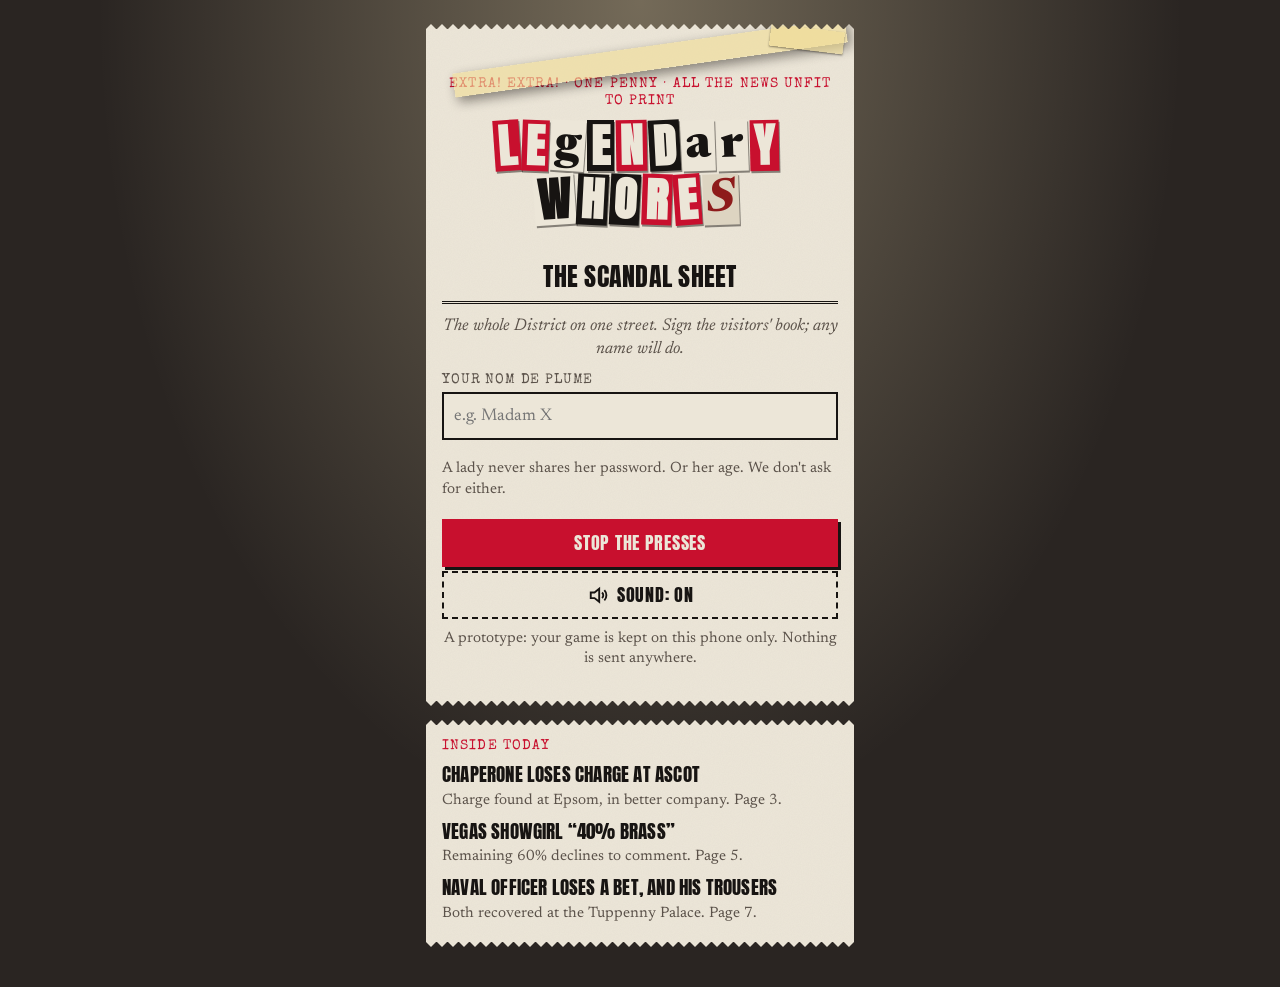
==== commit 492496af: "Ship v2 of The Scandal Sheet; balance gate green - game/: replace the v1 Scandal Sheet client with v" ====
--- a/game/index.html
+++ b/game/index.html
@@ -3,26 +3,27 @@
 <head>
 <meta charset="utf-8">
 <meta name="viewport" content="width=device-width,initial-scale=1,viewport-fit=cover">
-<title>The Scandal Sheet</title>
+<title>Legendary Whores</title>
 <link rel="icon" href="data:,">
-<meta name="description" content="Legendary Whores, prototype C: a tabloid-collage house layer that teaches through headlines, wearing three era skins.">
+<meta name="description" content="Legendary Whores: a saucy-postcard strategy game for phones. The Scandal Sheet, v2.">
+<meta name="theme-color" content="#2A2522">
 <link rel="preconnect" href="https://fonts.googleapis.com">
 <link rel="preconnect" href="https://fonts.gstatic.com" crossorigin>
 <link rel="stylesheet" href="https://fonts.googleapis.com/css2?family=Anton&family=Newsreader:ital,opsz,wght@0,6..72,400;0,6..72,600;0,6..72,800;1,6..72,400;1,6..72,600&family=Special+Elite&display=swap">
 <link rel="stylesheet" href="scandal.css">
-<!-- era display fonts (IM Fell, Rye, Bungee, Monoton) load in scandal.js when an era is worn -->
+<!-- era display fonts (IM Fell, Rye, Bungee, Monoton) load in scandal.js before an era is worn -->
 </head>
 <body>
 <div class="desk">
   <main id="app" class="col">
     <section class="sheet title-sheet">
       <p class="kicker">Extra! Extra!</p>
-      <h1 class="masthead-title">Legendary Whores</h1>
+      <h1 class="h1">Legendary Whores</h1>
       <p class="deck">The Scandal Sheet is setting its type. One moment, darling.</p>
     </section>
   </main>
 </div>
-<div id="layer" aria-live="polite"></div>
+<div id="layer"></div>
 <noscript><p class="noscript">The presses need JavaScript to run.</p></noscript>
 <script type="module" src="scandal.js"></script>
 </body>
--- a/game/scandal.css
+++ b/game/scandal.css
@@ -1,17 +1,30 @@
-/* The Scandal Sheet · prototype C · house layer (tabloid collage) + era skins.
-   Layout: one phone-width newspaper column (max 460px) laid on the era's desk texture; torn newsprint sheets
-   stack down the column under a sticky masthead; one-handed actions live in a fixed bottom dock. */
+/* The Scandal Sheet v2 · Legendary Whores · house layer (tabloid collage) + era skins.
+   Layout: one phone-width newspaper column (max 460px) on the era's desk texture; torn newsprint sheets stack down it.
+   Chrome is two corner pieces anchored to the column (the Purse top right, the Menu bottom right); on the play screens
+   the Sway tray is the only bar. Type is in rem so it follows the player's text size (iOS Dynamic Type through
+   -apple-system-body); Special Elite never carries a sentence; labels are 0.875rem or more (0.8125rem only inside a card).
+   v2 folds C's three "review fixes" layers into one rule per component. */
 :root {
-  /* house constants */
-  --f-head: 'Anton', 'Impact', 'Haettenschweiler', 'Arial Narrow', sans-serif;
+  /* type: a condensed poster face for headlines, a news serif for reading, a typewriter for labels and stamps */
+  --f-head: 'Anton', 'Impact', 'Haettenschweiler', 'Arial Narrow Bold', 'Arial Narrow', sans-serif;
   --f-body: 'Newsreader', 'Georgia', 'Times New Roman', serif;
   --f-type: 'Special Elite', 'Courier New', 'Courier', monospace;
+  /* motion: feedback 120-250ms, sheets 300ms, signature moments up to 900ms */
+  --t-fast: .16s; --t-sheet: .3s; --t-meter: .4s;
+  --ease-out: cubic-bezier(.2, .9, .3, 1);
+  /* chrome geometry (one place, read by layout; the JS keeps TOP_CLEAR in step) */
+  --safe-t: env(safe-area-inset-top, 0px); --safe-b: env(safe-area-inset-bottom, 0px);
+  --chip-h: 44px; --fab: 56px; --col: 460px;
+
   --stamp-l: #C8102E; --stamp-d: #FF5468;
   --good-l: #2E6B30; --good-d: #8FDB9A;
   --bad-l: #B3261E; --bad-d: #FF8F86;
   --tape: rgba(240, 222, 150, .62);
+  --note-bg: #EFDD9A;
   --pin: #B3121F;
   --shadow: rgba(10, 6, 4, .45);
+  --gold: #C9A24A;
+  --on-mark: #FFFFFF;
   /* era posters (fixed in both themes: dark poster, light type) */
   --vic-bg: #1E140F; --vic-fg: #EFE3C8; --vic-acc: #C9A24A;
   --ww-bg: #2E3238; --ww-fg: #F2E6CF; --ww-acc: #E9A25B;
@@ -27,21 +40,14 @@
   --ink2-l: #5B524A; --ink2-d: #BDB3A4;
   --accent-l: #8E1B1B; --accent-d: #FF8B7E;
   --accent2-l: #2B2522; --accent2-d: #E9DFC9;
-  --card-ink: #171412;
-  --card-bg: #F1ECE0;
-  /* secondary ink and accent printed ON the card stock (labels, kickers, hints): fixed in both themes */
+  --card-ink: #171412; --card-bg: #F1ECE0;
+  /* secondary ink and accent printed ON the card stock: fixed in both themes */
   --card-ink2: #5B524A; --card-accent: #B3102A;
-  /* inner padding that clears the era's painted card frame (inspect cards / small hand cards) */
   --card-pad: 18px 16px; --card-pad-sm: 10px 8px 8px;
-  /* tick / cross labels on cards: their own ink so every skin passes 4.5:1 (white on #2E6B30 6.4:1, on #B3261E 6.5:1) */
+  /* tick / cross labels on cards: their own ink so every skin passes 4.5:1 */
   --mk-good-fg: #FFFFFF; --mk-good-bg: #2E6B30; --mk-bad-fg: #FFFFFF; --mk-bad-bg: #B3261E;
-  --dock-h: calc(60px + env(safe-area-inset-bottom, 0px));
   --glow: rgba(255, 236, 190, .35);
-  --tex-bg: none;
-  --tex-card: none;
-  --tex-frame: none;
-  --frame-slice: 0;
-  --frame-w: 0px;
+  --tex-bg: none; --tex-card: none; --tex-frame: none; --frame-slice: 0; --frame-w: 0px;
   --tex-paper-l: none; --tex-paper-d: none;
 
   /* resolved (light) */
@@ -72,7 +78,7 @@
   --ink-l: #22160F; --ink-d: #EFE3C8; --ink2-l: #5A4636; --ink2-d: #CDB995;
   --accent-l: #6B1E23; --accent-d: #E8C877; --accent2-l: #8A6A22; --accent2-d: #C9A24A;
   --card-ink: #2A1A10; --card-bg: #EFE3C8; --glow: rgba(244, 223, 174, .45);
-  --card-ink2: #5A4636; --card-accent: #B30F29; --card-pad: 18px 16px; --card-pad-sm: 10px 8px 8px;
+  --card-ink2: #5A4636; --card-accent: #B30F29;
   --tex-bg: url("../art-assets/victorian/skin-bg.webp");
   --tex-card: url("../art-assets/victorian/skin-card.webp");
   --tex-frame: url("../art-assets/victorian/skin-frame.webp"); --frame-slice: 120; --frame-w: 14px;
@@ -90,49 +96,58 @@
   --tex-frame: url("../art-assets/wildwest/skin-frame.webp"); --frame-slice: 90; --frame-w: 10px;
   --tex-paper-l: url("../art-assets/wildwest/x-tex-wanted-paper.webp");
 }
+/* Vegas is dark-only by design (neon on black glass in both OS themes): it sets the resolved tokens directly, and the
+   neon finish lives on its own three tokens. */
 :root[data-era="vegas"] {
   --f-era: 'Bungee', 'Arial Black', sans-serif; --f-era-big: 'Monoton', 'Bungee', 'Arial Black', sans-serif;
-  --desk-l: #0B0620; --desk-d: #07031A;
-  --paper-l: #FFF5FB; --paper-d: #1C0F33; --paper2-l: #FFDDEF; --paper2-d: #2A1748;
-  --ink-l: #1A0B2E; --ink-d: #FFF5FB; --ink2-l: #5C3B74; --ink2-d: #D7C3EA;
-  --accent-l: #C2006E; --accent-d: #FF2E9A; --accent2-l: #00707E; --accent2-d: #19E6FF;
-  --card-ink: #FFF5FB; --card-bg: #2A0E3D; --glow: rgba(255, 46, 154, .45);
+  --neon-a: #FF2E9A; --neon-b: #19E6FF; --glass: #140A1F; --glass2: #24123A;
+  --desk: #0B0620; --paper: var(--glass); --paper2: var(--glass2); --ink: #FFF5FB; --ink2: #D7C3EA;
+  --accent: var(--neon-a); --accent2: var(--neon-b); --stamp: var(--neon-a); --good: #19E6A0; --bad: #FF6B7D;
+  --paper-l: #FFF5FB; --ink-l: #1A0B2E;
+  --tex-paper: none;
+  --card-ink: #FFF5FB; --card-bg: #2A0E3D; --glow: rgba(255, 46, 154, .5);
   --card-ink2: #D7C3EA; --card-accent: #FF5FB0; --card-pad: 6px 6px; --card-pad-sm: 4px 3px 3px; --card-slice: 122; --card-bw: 32px; --card-bw-sm: 14px;
-  --mk-good-fg: #1A0B2E; --mk-good-bg: #19E6A0; --mk-bad-fg: #1A0B2E; --mk-bad-bg: #FF5468; /* 11.4:1 and 5.9:1 */
+  --mk-good-fg: #1A0B2E; --mk-good-bg: #19E6A0; --mk-bad-fg: #1A0B2E; --mk-bad-bg: #FF5468;
   --tex-bg: url("../art-assets/vegas/skin-bg.webp");
   --tex-card: url("../art-assets/vegas/skin-card.webp");
   --tex-frame: url("../art-assets/vegas/skin-frame.webp"); --frame-slice: 110; --frame-w: 12px;
+  color-scheme: dark;
 }
 
 /* ---------- base ---------- */
 *, *::before, *::after { box-sizing: border-box; }
+/* iOS: the player's Dynamic Type size becomes 1rem; elsewhere 1rem follows the browser's text size */
+html { font: -apple-system-body; font-family: var(--f-body); overflow-x: clip; }
 html, body { margin: 0; min-height: 100%; }
 body {
-  background: var(--desk);
-  color: var(--ink);
-  font: 16px/1.45 var(--f-body);
-  overflow-x: clip;
-  -webkit-tap-highlight-color: transparent;
+  background: var(--desk); color: var(--ink);
+  font-family: var(--f-body); font-size: 1rem; line-height: 1.45;
+  overflow-x: clip; -webkit-tap-highlight-color: transparent;
+  -webkit-text-size-adjust: 100%; text-size-adjust: 100%;
 }
 img { max-width: 100%; display: block; }
 button, input { font: inherit; color: inherit; }
 button { cursor: pointer; }
+[hidden] { display: none !important; }
 :focus-visible { outline: 3px solid var(--stamp); outline-offset: 2px; }
 .noscript { color: var(--paper); padding: 16px; }
+.sr { position: absolute; width: 1px; height: 1px; overflow: hidden; clip: rect(0 0 0 0); white-space: nowrap; }
+.center { text-align: center; }
 
 .desk {
-  min-height: 100vh;
+  min-height: 100vh; min-height: 100dvh;
   background-color: var(--desk);
   background-image: radial-gradient(ellipse at 50% 0%, var(--glow), transparent 60%), var(--tex-bg);
   background-size: auto, 360px;
-  transition: background-color .6s ease;
 }
 .col {
-  max-width: 460px; margin: 0 auto;
-  padding-inline: 16px; padding-block: 8px 112px;
+  max-width: var(--col); margin: 0 auto;
+  padding-inline: 16px; padding-block: calc(12px + var(--safe-t)) 40px;
   display: flex; flex-direction: column; gap: 14px;
-  overflow-x: clip;
-}
+}
+/* in the game the Purse floats over the top right corner, and the Menu over the bottom right */
+body.in-game .col { padding-top: calc(var(--chip-h) + 18px + var(--safe-t)); padding-bottom: calc(var(--fab) + 32px + var(--safe-b) + var(--note-h, 0px)); }
+body.in-game.play .col { padding-bottom: calc(16px + var(--safe-b)); }
 
 /* ---------- house: newsprint sheets with torn edges ---------- */
 .sheet {
@@ -144,7 +159,6 @@
   background-size: 160px, 420px;
   color: var(--ink);
   padding: 18px 16px 22px;
-  box-shadow: 0 6px 18px var(--shadow);
   -webkit-mask: linear-gradient(#000 0 0) center / 100% calc(100% - 14px) no-repeat,
     conic-gradient(from 135deg at top, #0000, #000 1deg 89deg, #0000 90deg) top / 11px 7px repeat-x,
     conic-gradient(from -45deg at bottom, #0000, #000 1deg 89deg, #0000 90deg) bottom / 11px 7px repeat-x;
@@ -152,32 +166,26 @@
     conic-gradient(from 135deg at top, #0000, #000 1deg 89deg, #0000 90deg) top / 11px 7px repeat-x,
     conic-gradient(from -45deg at bottom, #0000, #000 1deg 89deg, #0000 90deg) bottom / 11px 7px repeat-x;
 }
-:root[data-era="vegas"] .sheet { background-image: linear-gradient(115deg, transparent 30%, rgba(255,255,255,.18) 45%, transparent 60%), var(--tex-paper); background-size: 100% 100%, 420px; }
-.sheet.tilt-l { transform: rotate(-.6deg); }
-.sheet.tilt-r { transform: rotate(.5deg); }
 .sheet > * + * { margin-top: 10px; }
 
-.kicker {
-  font: 13px/1.2 var(--f-type); letter-spacing: .08em; text-transform: uppercase;
-  color: var(--stamp); margin: 0;
-}
-.h1, .h2, .h3 { font-family: var(--f-head); font-weight: 400; text-transform: uppercase; line-height: .98; margin: 0; text-wrap: balance; letter-spacing: .01em; }
-.h1 { font-size: clamp(34px, 11vw, 48px); }
-.h2 { font-size: 26px; }
-.h3 { font-size: 19px; }
+/* ---------- type scale ---------- */
+.kicker { font: .875rem/1.2 var(--f-type); letter-spacing: .08em; text-transform: uppercase; color: var(--stamp); margin: 0; }
+.h1, .h2, .h3 { font-family: var(--f-head); font-weight: 400; text-transform: uppercase; line-height: 1; margin: 0; text-wrap: balance; letter-spacing: .01em; }
+.h1 { font-size: clamp(2.1rem, 10.5vw, 3rem); }
+.h2 { font-size: 1.625rem; }
+.h3 { font-size: 1.1875rem; }
 .era-type { font-family: var(--f-era); text-transform: none; letter-spacing: .01em; }
-.deck { font: italic 17px/1.35 var(--f-body); margin: 0; color: var(--ink2); }
-.small { font-size: 13px; color: var(--ink2); }
-.type { font-family: var(--f-type); font-size: 13px; letter-spacing: .02em; }
+.deck { font: italic 1.0625rem/1.35 var(--f-body); margin: 0; color: var(--ink2); }
+.small { font-size: .9375rem; line-height: 1.35; color: var(--ink2); }
+.type { font-family: var(--f-type); font-size: .875rem; letter-spacing: .02em; }
 .rule { border: 0; border-top: 3px double var(--ink); margin: 12px 0; }
-.sec-head { display: flex; align-items: baseline; justify-content: space-between; gap: 8px; border-bottom: 3px double var(--ink); padding-bottom: 4px; flex-wrap: wrap; }
-.sec-head .h2 { font-size: 22px; }
+.sec-head { display: flex; align-items: baseline; justify-content: space-between; gap: 6px 8px; border-bottom: 3px double var(--ink); padding-bottom: 4px; flex-wrap: wrap; scroll-margin-top: calc(var(--chip-h) + 24px); }
+.sec-head .h2 { font-size: 1.375rem; }
 
 /* era masthead line */
 .gazette { display: grid; gap: 2px; text-align: center; border-bottom: 3px double var(--ink); padding-bottom: 6px; }
-.gazette .name { font-family: var(--f-era-big); font-size: clamp(22px, 7vw, 30px); line-height: 1.05; color: var(--accent); text-wrap: balance; }
-:root[data-era="vegas"] .gazette .name { font-size: clamp(20px, 6.4vw, 28px); text-shadow: 0 0 10px var(--glow); }
-.gazette .dateline { display: flex; justify-content: space-between; font: 12px var(--f-type); color: var(--ink2); border-top: 1px solid var(--ink2); padding-top: 3px; gap: 8px; flex-wrap: wrap; }
+.gazette .name { font-family: var(--f-era-big); font-size: clamp(1.375rem, 7vw, 1.875rem); line-height: 1.05; color: var(--accent); text-wrap: balance; }
+.gazette .dateline { display: flex; justify-content: space-between; font: .875rem/1.3 var(--f-type); color: var(--ink2); border-top: 1px solid var(--ink2); padding-top: 3px; gap: 4px 8px; flex-wrap: wrap; letter-spacing: .04em; }
 
 /* ransom-note letters */
 .ransom { display: inline-flex; flex-wrap: wrap; gap: 3px 2px; justify-content: center; line-height: 1; }
@@ -192,15 +200,16 @@
 
 /* stamps */
 .stamp {
-  display: inline-block; font: 400 22px/1 var(--f-head); text-transform: uppercase; letter-spacing: .06em;
+  display: inline-block; font: 400 1.375rem/1 var(--f-head); text-transform: uppercase; letter-spacing: .06em;
   color: var(--stamp); border: 3px solid var(--stamp); padding: 6px 10px 4px; transform: rotate(-8deg);
   -webkit-mask: url("data:image/svg+xml,%3Csvg xmlns='http://www.w3.org/2000/svg' width='120' height='60'%3E%3Cfilter id='g'%3E%3CfeTurbulence baseFrequency='.7' numOctaves='2'/%3E%3CfeColorMatrix values='0 0 0 0 0 0 0 0 0 0 0 0 0 0 0 0 0 0 -1.6 1.25'/%3E%3C/filter%3E%3Crect width='100%25' height='100%25' filter='url(%23g)'/%3E%3C/svg%3E");
           mask: url("data:image/svg+xml,%3Csvg xmlns='http://www.w3.org/2000/svg' width='120' height='60'%3E%3Cfilter id='g'%3E%3CfeTurbulence baseFrequency='.7' numOctaves='2'/%3E%3CfeColorMatrix values='0 0 0 0 0 0 0 0 0 0 0 0 0 0 0 0 0 0 -1.6 1.25'/%3E%3C/filter%3E%3Crect width='100%25' height='100%25' filter='url(%23g)'/%3E%3C/svg%3E");
 }
-.stamp.big { font-size: 40px; border-width: 5px; padding: 8px 14px 4px; }
+.stamp.big { font-size: 2.5rem; border-width: 5px; padding: 8px 14px 4px; }
 .stamp.good { color: var(--good); border-color: var(--good); }
-
-/* tape and pins */
+.newstamp { display: inline-block; font: 400 .875rem/1 var(--f-head); letter-spacing: .06em; text-transform: uppercase; color: var(--paper); background: var(--stamp); padding: 4px 6px 3px; transform: rotate(-3deg); align-self: center; }
+
+/* tape and pins (decorative, so they may tilt) */
 .tape { position: absolute; width: 74px; height: 22px; background: var(--tape); box-shadow: 0 1px 2px var(--shadow); z-index: 2; pointer-events: none; }
 .tape.tl { top: -6px; left: 10px; transform: rotate(-8deg); }
 .tape.tr { top: -6px; right: 10px; transform: rotate(7deg); }
@@ -208,147 +217,209 @@
 
 /* ---------- buttons ---------- */
 .btn {
-  min-height: 46px; padding: 10px 16px; border: 2px solid var(--ink); background: var(--paper); color: var(--ink);
-  font: 400 18px/1 var(--f-head); text-transform: uppercase; letter-spacing: .04em;
+  min-height: 48px; padding: 10px 16px; border: 2px solid var(--ink); background: var(--paper); color: var(--ink);
+  font: 400 1.125rem/1 var(--f-head); text-transform: uppercase; letter-spacing: .04em;
   box-shadow: 3px 3px 0 var(--ink); display: inline-flex; align-items: center; justify-content: center; gap: 8px; text-align: center;
   transition: transform .08s ease, box-shadow .08s ease;
 }
+.btn svg { width: 1.25em; height: 1.25em; flex: none; }
 .btn:active { transform: translate(2px, 2px); box-shadow: 1px 1px 0 var(--ink); }
-.btn.primary { background: var(--stamp); color: var(--paper); border-color: var(--stamp); box-shadow: 3px 3px 0 var(--ink); }
+.btn.primary { background: var(--stamp); color: var(--paper); border-color: var(--stamp); }
 .btn.ghost { background: transparent; box-shadow: none; border-style: dashed; }
-.btn.small { min-height: 44px; font-size: 15px; padding: 8px 12px; }
-.btn:disabled { opacity: .45; cursor: not-allowed; }
+.btn.small { min-height: 44px; font-size: .9375rem; padding: 8px 12px; }
+.btn:disabled { opacity: .55; cursor: not-allowed; }
 .btn.block { width: 100%; }
 .row { display: flex; gap: 10px; flex-wrap: wrap; align-items: center; }
 .row > .grow { flex: 1 1 140px; }
-.link { background: none; border: 0; padding: 0; min-height: 0; color: var(--accent); text-decoration: underline; text-underline-offset: 3px; font: inherit; cursor: pointer; }
-.x { border-bottom: 1.5px dotted currentColor; cursor: help; background: none; border-top: 0; border-left: 0; border-right: 0; padding: 0; font: inherit; color: inherit; text-align: inherit; }
+.row.tight { gap: 10px; flex-wrap: nowrap; align-items: baseline; }
+.link { position: relative; background: none; border: 0; padding: 0; min-height: 0; color: var(--accent); text-decoration: underline; text-underline-offset: 3px; font: inherit; cursor: pointer; }
+/* the one sign for "tap me to learn": a dotted underline, with an invisible hit area grown to about 44px */
+.x { position: relative; border: 0; border-bottom: 1.5px dotted currentColor; cursor: help; background: none; padding: 0; font: inherit; color: inherit; text-align: inherit; }
+.link::before { content: ''; position: absolute; inset: -14px -8px; }
+/* round 4 (finding 14): a dotted word's hit area grows sideways but only 4px up and down, so two dotted words on
+   consecutive lines never overlap; the 44px height comes from the reading line-height of the bodies that carry them */
+.x::before { content: ''; position: absolute; inset: -4px -8px; }
+.x:hover, .x:active, .x:focus-visible { z-index: 1; }
 
 /* chips */
 .chips { display: flex; flex-wrap: wrap; gap: 8px; }
-.chip { display: inline-flex; align-items: center; gap: 4px; padding: 3px 8px; border: 1.5px solid currentColor; font: 13px/1.1 var(--f-type); white-space: nowrap; background: transparent; color: var(--ink); min-height: 36px; }
+.chip { position: relative; display: inline-flex; align-items: center; gap: 4px; padding: 4px 9px; border: 1.5px solid currentColor; font: .875rem/1.15 var(--f-type); background: transparent; color: var(--ink); min-height: 40px; text-align: left; }
+.chip::after { content: ''; position: absolute; inset: -3px 0; }
 .chip.good { color: var(--good); }
 .chip.bad { color: var(--bad); }
 .chip.stamp-c { color: var(--stamp); }
 .chip.solid { background: var(--ink); color: var(--paper); border-color: var(--ink); }
 .chip.q { color: var(--accent); border-style: dashed; }
-button.chip { cursor: pointer; }
-.badge-auto { display: inline-flex; align-items: center; gap: 3px; font: 11px/1 var(--f-type); text-transform: uppercase; letter-spacing: .06em; padding: 3px 6px; background: var(--accent2); color: var(--paper); }
-.badge-stand { display: inline-flex; font: 11px/1 var(--f-type); text-transform: uppercase; letter-spacing: .06em; padding: 3px 6px; border: 1px dashed var(--ink2); color: var(--ink2); }
-
-/* ---------- sticky masthead + stats ---------- */
-.topbar {
-  position: sticky; top: env(safe-area-inset-top, 0px); z-index: 20;
-  margin-inline: -16px; padding: 8px 16px;
-  background: var(--ink); color: var(--paper);
-  display: grid; grid-template-columns: 44px 1fr auto; gap: 10px; align-items: center;
-  box-shadow: 0 4px 10px var(--shadow);
-}
-.topbar .face { width: 44px; height: 44px; border-radius: 50%; overflow: hidden; border: 2px solid var(--accent2); background: var(--paper2); padding: 0; }
-.topbar .face img { width: 100%; height: 100%; object-fit: cover; object-position: 50% 12%; }
-.topbar .who { min-width: 0; }
-.topbar .who b { font: 400 17px/1 var(--f-head); text-transform: uppercase; letter-spacing: .03em; display: block; white-space: nowrap; overflow: hidden; text-overflow: ellipsis; }
-.topbar .who span { font: 12px/1.2 var(--f-type); opacity: .85; display: block; white-space: nowrap; overflow: hidden; text-overflow: ellipsis; }
-.topbar .stats { display: flex; gap: 4px; }
-.stat { display: grid; justify-items: center; min-width: 44px; min-height: 44px; padding: 2px 4px; background: none; border: 1px solid transparent; color: var(--paper); }
-.stat b { font: 400 18px/1.1 var(--f-head); font-variant-numeric: tabular-nums; }
-.stat span { font: 10px/1 var(--f-type); text-transform: uppercase; letter-spacing: .05em; opacity: .85; }
-/* .meters, .seesaw and .itch below are superseded by .sstrip and .itchdots (round 3); the topbar no longer emits them */
-.meters { grid-column: 1 / -1; display: grid; grid-template-columns: 1fr auto; gap: 10px; align-items: center; }
-.seesaw { display: grid; grid-template-columns: auto 1fr auto; gap: 6px; align-items: center; font: 11px var(--f-type); text-transform: uppercase; background: none; border: 0; color: var(--paper); padding: 0; min-height: 30px; }
-.seesaw .bar { position: relative; height: 10px; background: rgba(255,255,255,.18); display: flex; }
-.seesaw .bar i { display: block; height: 100%; }
-.seesaw .bar .st { background: var(--good-d); }
-.seesaw .bar .no { background: var(--stamp-d); margin-left: auto; }
-.itch { display: inline-flex; gap: 3px; align-items: center; font: 11px var(--f-type); text-transform: uppercase; background: none; border: 0; color: var(--paper); min-height: 30px; padding: 0; }
-.itch i { width: 10px; height: 10px; border: 1.5px solid var(--paper); border-radius: 50%; display: inline-block; }
-.itch i.on { background: var(--stamp-d); border-color: var(--stamp-d); }
-
-/* ---------- bottom dock ---------- */
-.dock {
-  position: fixed; left: 50%; bottom: 0; transform: translateX(-50%); z-index: 30;
-  width: min(460px, 100%); padding: 6px 10px calc(6px + env(safe-area-inset-bottom, 0px));
-  background: var(--ink); color: var(--paper);
-  display: grid; grid-template-columns: repeat(4, 1fr); gap: 4px;
-  box-shadow: 0 -4px 12px var(--shadow);
-}
-.dock[hidden] { display: none; }
-.dock button { min-height: 48px; background: none; border: 0; color: var(--paper); font: 400 14px/1 var(--f-head); text-transform: uppercase; letter-spacing: .05em; display: grid; justify-items: center; gap: 3px; padding: 4px 2px; }
-.dock button svg { width: 22px; height: 22px; }
-.dock button[aria-current="page"] { color: var(--accent2); box-shadow: inset 0 -3px 0 var(--stamp-d); }
-.dock .dot { position: relative; }
-.dock .dot::after { content: ''; position: absolute; top: 2px; right: 22%; width: 9px; height: 9px; border-radius: 50%; background: var(--stamp-d); }
+.chip.read::before { content: '✓ '; }
+.badge-auto { display: inline-flex; align-items: center; gap: 3px; font: .875rem/1 var(--f-type); text-transform: uppercase; letter-spacing: .06em; padding: 4px 6px; background: var(--accent2); color: var(--paper); border: 0; }
+.badge-stand { display: inline-flex; font: .875rem/1 var(--f-type); text-transform: uppercase; letter-spacing: .06em; padding: 4px 6px; border: 1px dashed var(--ink2); color: var(--ink2); background: none; }
+
+/* ---------- the corner chrome ---------- */
+.chrome-top, .chrome-foot {
+  position: fixed; left: 50%; transform: translateX(-50%); z-index: 30;
+  width: min(var(--col), 100%); padding-inline: max(12px, env(safe-area-inset-right, 0px));
+  display: flex; justify-content: flex-end; pointer-events: none;
+}
+.chrome-top { top: calc(8px + var(--safe-t)); }
+.chrome-foot { bottom: calc(12px + var(--safe-b)); }
+.chrome-top > *, .chrome-foot > * { pointer-events: auto; }
+.purse {
+  display: flex; align-items: center; gap: 10px; height: var(--chip-h); padding: 0 14px 0 4px;
+  border: 2px solid var(--paper-l); border-radius: 999px; background: var(--ink-l); color: var(--paper-l);
+  box-shadow: 0 4px 12px var(--shadow);
+}
+.purse .pface { position: relative; width: 34px; height: 34px; flex: none; }
+.purse .pface img, .purse .pface .miss { width: 34px; height: 34px; border-radius: 50%; object-fit: cover; object-position: 50% 12%; font-size: 0; }
+.purse .pcoin, .purse .pclock { display: inline-flex; align-items: center; gap: 4px; }
+/* round 6 (finding 5): Renown to the next tier, always on screen: the number and a thin bar under it */
+.purse .pren { display: inline-grid; gap: 2px; justify-items: center; }
+.purse .pren small { font: 400 .875rem/1 var(--f-head); color: var(--ink2); }
+.purse .pren i { display: block; width: 100%; min-width: 34px; height: 3px; background: linear-gradient(90deg, var(--good) var(--p), var(--paper2) var(--p)); }
+.purse svg { width: 18px; height: 18px; flex: none; }
+.purse .pcoin svg { color: var(--gold); }
+.purse b { font: 400 1.125rem/1 var(--f-head); font-variant-numeric: tabular-nums; letter-spacing: .02em; }
+.purse .pcoin b { min-width: 1.4ch; }
+.purse .pclock b { font-size: 1rem; }
+.purse.alarm { border-color: var(--stamp-d); }
+.purse.alarm .pclock { color: var(--stamp-d); }
+.purse.bump .pcoin { animation: bump .4s var(--ease-out); }
+@keyframes bump { 40% { transform: scale(1.25); } }
+.itchdots { position: absolute; left: 50%; bottom: -6px; transform: translateX(-50%); display: flex; gap: 2px; }
+.itchdots i { width: 8px; height: 8px; border-radius: 50%; border: 1px solid var(--paper-l); background: var(--ink-l); }
+.itchdots i.on { background: var(--stamp-d); border-color: var(--stamp-d); }
+.menu-btn {
+  position: relative; width: var(--fab); height: var(--fab); border-radius: 50%; border: 2px solid var(--paper-l);
+  background: var(--ink-l); color: var(--paper-l); display: grid; place-items: center; align-content: center; gap: 1px;
+  font: 400 .875rem/1 var(--f-head); text-transform: uppercase; letter-spacing: .06em; box-shadow: 0 6px 16px var(--shadow);
+}
+.menu-btn svg { width: 24px; height: 24px; }
+.menu-btn.dot::after, .navtile.dot::after { content: ''; position: absolute; top: 4px; right: 4px; width: 12px; height: 12px; border-radius: 50%; background: var(--stamp-d); box-shadow: 0 0 0 2px var(--ink-l); }
+.menu-btn.alarm::after, .navtile.alarm::after { background: #FF3B3B; }
 
 /* ---------- portraits: pinned photos in era frames ---------- */
 .photo { position: relative; background: var(--card-bg); padding: 6px 6px 8px; box-shadow: 2px 4px 10px var(--shadow); }
 .photo .frame { position: relative; aspect-ratio: 3 / 4; max-width: 100%; border: var(--frame-w) solid transparent; border-image: var(--tex-frame) var(--frame-slice) / var(--frame-w) stretch; background: var(--ink); overflow: hidden; }
 :root[data-era="house"] .photo .frame { border: 2px solid var(--ink); }
 .photo .frame img { width: 100%; height: 100%; object-fit: cover; object-position: 50% 14%; }
-.photo .cap { font: 13px/1.15 var(--f-type); color: var(--card-ink); margin-top: 5px; text-align: center; }
-.photo .cap b { font: 400 15px/1.05 var(--f-head); text-transform: uppercase; display: block; letter-spacing: .02em; }
-.miss { display: grid; place-items: center; width: 100%; height: 100%; padding: 6px; text-align: center; color: var(--paper); font: 400 15px/1.1 var(--f-era); background: var(--ink); }
+.photo .cap { font: .875rem/1.15 var(--f-type); color: var(--card-ink); margin-top: 5px; text-align: center; letter-spacing: .04em; }
+.photo .cap b { font: 400 .9375rem/1.05 var(--f-head); text-transform: uppercase; display: block; letter-spacing: .02em; }
+.miss { display: grid; place-items: center; width: 100%; height: 100%; padding: 6px; text-align: center; color: var(--paper); font: 400 .9375rem/1.1 var(--f-era); background: var(--ink); }
 .halftone::after { content: ''; position: absolute; inset: 0; pointer-events: none; background-image: radial-gradient(rgba(0,0,0,.18) 1px, transparent 1.4px); background-size: 4px 4px; mix-blend-mode: multiply; }
 
 /* ---------- cards (house anatomy, era card stock) ---------- */
 .hand { display: grid; grid-template-columns: repeat(3, minmax(0, 1fr)); gap: 10px; }
 .card {
   position: relative; display: flex; flex-direction: column; gap: 4px;
-  min-height: 132px; padding: 10px 8px 8px; text-align: left;
+  min-height: 140px; padding: var(--card-pad-sm); text-align: left;
   background: var(--card-bg) var(--tex-card) center / 100% 100% no-repeat; color: var(--card-ink);
   border: 0; box-shadow: 1px 3px 8px var(--shadow);
-  transition: transform .18s ease, box-shadow .18s ease;
+  transition: transform var(--t-fast) ease, box-shadow var(--t-fast) ease;
   font-family: var(--f-body);
-}
-.card .top { display: flex; justify-content: space-between; align-items: center; gap: 4px; }
-.card .allure { display: grid; place-items: center; width: 28px; height: 28px; border-radius: 50%; background: var(--card-ink); color: var(--card-bg); font: 400 16px/1 var(--f-head); }
-.card .pocket { font: 11px/1 var(--f-type); border: 1px solid currentColor; padding: 2px 4px; }
-.card .nm { font: 400 15px/1.02 var(--f-head); text-transform: uppercase; letter-spacing: .01em; text-wrap: balance; }
+  --ink2: var(--card-ink2); --stamp: var(--card-accent); --accent: var(--card-accent);
+}
+:root[data-era="wildwest"] .card:not(.curse), :root[data-era="vegas"] .card:not(.curse) {
+  background: var(--card-bg); border: var(--card-bw-sm) solid transparent; border-image: var(--tex-card) var(--card-slice) fill / var(--card-bw-sm) stretch;
+}
+.card .top { display: flex; justify-content: space-between; align-items: center; gap: 4px; flex-wrap: wrap; row-gap: 3px; }
+.card .allure { display: inline-grid; grid-auto-flow: column; place-items: center; gap: 3px; min-width: 28px; height: 26px; border-radius: 13px; padding: 0 7px; background: var(--card-ink); color: var(--card-bg); font: 400 1rem/1 var(--f-head); }
+.card .allure small { font: .8125rem/1 var(--f-type); text-transform: uppercase; letter-spacing: .04em; }
+.card .pocket { font: .8125rem/1 var(--f-type); border: 1px solid currentColor; padding: 2px 4px; }
+.card .nm { font: 400 1rem/1.02 var(--f-head); text-transform: uppercase; letter-spacing: .01em; text-wrap: balance; overflow-wrap: anywhere; }
+.card:has(.score) .nm { padding-right: 26px; }
 .card .arts { display: flex; flex-wrap: wrap; gap: 3px; align-content: flex-start; }
-.card .art { font: 11px/1 var(--f-type); padding: 2px 3px; border: 1px solid currentColor; white-space: nowrap; }
+.card .art { font: .8125rem/1 var(--f-type); padding: 2px 3px; border: 1px solid currentColor; white-space: nowrap; }
 .card .thumb { aspect-ratio: 4 / 3; width: 100%; object-fit: cover; border: 1px solid currentColor; }
+.card .thumb.ph { display: grid; place-items: center; font-size: 2.125rem; line-height: 1; color: var(--card-ink); background: color-mix(in srgb, var(--card-accent) 14%, transparent); }
 .card .marks { display: flex; flex-wrap: wrap; gap: 2px; margin-top: auto; }
-.card .mk { font: 10px/1.05 var(--f-type); padding: 2px 3px; color: var(--mk-good-fg); background: var(--mk-good-bg); }
+.card .mk { font: .8125rem/1.1 var(--f-type); padding: 2px 3px; color: var(--mk-good-fg); background: var(--mk-good-bg); }
 .card .mk.bad { color: var(--mk-bad-fg); background: var(--mk-bad-bg); }
 .card .mk.seen { color: var(--card-bg); background: var(--card-ink); }
-.card .score { position: absolute; right: -6px; top: -8px; min-width: 32px; height: 32px; display: grid; place-items: center; background: var(--paper); color: var(--ink); border: 2px solid var(--ink); font: 400 17px/1 var(--f-head); transform: rotate(6deg); padding: 0 3px; }
-.card .score.bad { color: var(--bad); border-color: var(--bad); }
-.card .score.good { color: var(--good); border-color: var(--good); }
-.card.sel { transform: translateY(-6px) rotate(-1.5deg); box-shadow: 0 0 0 3px var(--stamp), 3px 8px 14px var(--shadow); }
-.card.sel::before { content: 'WORKED'; position: absolute; left: 50%; top: -10px; transform: translateX(-50%) rotate(-3deg); background: var(--tape); color: var(--ink); font: 11px/1 var(--f-type); padding: 4px 8px; letter-spacing: .1em; z-index: 2; }
-.card.curse { background: var(--ink); color: var(--paper); outline: 2px dashed var(--stamp); outline-offset: -5px; }
+.card .score { position: absolute; right: -6px; top: -8px; min-width: 32px; height: 32px; display: grid; grid-auto-flow: column; place-items: center; background: var(--paper-l); color: var(--ink-l); border: 2px solid var(--ink-l); font: 400 1.0625rem/1 var(--f-head); transform: rotate(6deg); padding: 0 3px; }
+.card .score.bad { color: var(--bad-l); border-color: var(--bad-l); }
+.card .score.good { color: var(--good-l); border-color: var(--good-l); }
+:root[data-era="wildwest"] .card:not(.curse) .score, :root[data-era="vegas"] .card:not(.curse) .score { right: calc(-6px - var(--card-bw-sm)); top: calc(-8px - var(--card-bw-sm)); }
+/* selection and glow are drawn on the card itself (outline + shadow), so a highlight can never drift off its target */
+.card.sel { transform: translateY(-6px); box-shadow: 0 0 0 3px var(--stamp-l), 3px 8px 14px var(--shadow); }
+.card.sel::before { content: 'WORKED'; position: absolute; left: 50%; top: -10px; transform: translateX(-50%) rotate(-3deg); background: var(--tape); color: var(--ink-l); font: .8125rem/1 var(--f-type); padding: 4px 8px; letter-spacing: .1em; z-index: 2; }
+:root[data-era="wildwest"] .card.sel::before, :root[data-era="vegas"] .card.sel::before { top: calc(-10px - var(--card-bw-sm)); }
+.card.curse { background: var(--ink-l); color: var(--paper-l); outline: 2px dashed var(--stamp-d); outline-offset: -5px; }
 .card.curse .nm { color: var(--stamp-d); }
-.card.glow { box-shadow: 0 0 0 3px var(--good), 1px 3px 8px var(--shadow); }
-.card.glow::after { content: ''; position: absolute; inset: 0; pointer-events: none; border-radius: inherit; }
+.card.glow { box-shadow: 0 0 0 3px var(--good-l), 1px 3px 8px var(--shadow); }
 @media (prefers-reduced-motion: no-preference) {
-  /* pulses twice to draw the eye, then the static ring carries the meaning (it never competes with .deal) */
-  .card.glow::after { animation: glow 1.1s ease-in-out .5s 2; }
-}
-@keyframes glow { 50% { box-shadow: 0 0 0 3px var(--good), 0 0 18px var(--good); } }
+  .card.glow { animation: glow 1.1s ease-in-out .5s 2; }
+  .card.nudge { animation: nudge .5s ease-in-out 2; }
+  .card.deal { animation: deal .45s var(--ease-out) both; }
+}
+@keyframes glow { 50% { box-shadow: 0 0 0 3px var(--good-l), 0 0 18px var(--good-l); } }
+@keyframes nudge { 50% { transform: translateY(-8px); } }
+@keyframes deal { from { transform: translateY(40px); opacity: 0; } }
+.card.nudge { box-shadow: 0 0 0 3px var(--stamp-l), 1px 3px 8px var(--shadow); }
 
 /* ---------- flippable inspect cards ---------- */
-.flip { perspective: 1200px; }
+.flip { position: relative; perspective: 1200px; }
 .flip .faces { position: relative; display: grid; transition: transform .55s cubic-bezier(.3, .7, .2, 1); transform-style: preserve-3d; }
 .flip .face { grid-area: 1 / 1; backface-visibility: hidden; -webkit-backface-visibility: hidden; }
 .flip .back { transform: rotateY(180deg); }
 .flip.flipped .faces { transform: rotateY(180deg); }
-.flip-hint { font: 12px var(--f-type); color: var(--ink2); text-align: center; }
+.flip-hint { font: .875rem/1.3 var(--f-type); color: var(--card-ink2); text-align: center; letter-spacing: .04em; }
+.flipbtn { position: absolute; top: 8px; right: 8px; z-index: 3; min-height: 40px; padding: 6px 10px; border: 2px solid var(--card-ink); background: var(--card-bg); color: var(--card-ink); font: 400 .875rem/1 var(--f-head); text-transform: uppercase; letter-spacing: .05em; }
+.flipbtn::after { content: ''; position: absolute; inset: -4px; }
+:root[data-era="wildwest"] .flipbtn, :root[data-era="vegas"] .flipbtn { top: calc(8px + var(--card-bw, 0px) / 2); right: calc(8px + var(--card-bw, 0px) / 2); }
+.inspect {
+  background: var(--card-bg) var(--tex-card) center / 100% 100% no-repeat; color: var(--card-ink); padding: var(--card-pad);
+  display: grid; gap: 10px; align-content: start; box-shadow: 0 12px 30px var(--shadow);
+  --ink2: var(--card-ink2); --stamp: var(--card-accent); --accent: var(--card-accent); --good: var(--card-ink); --bad: var(--card-accent);
+}
+:root[data-era="wildwest"] .inspect, :root[data-era="vegas"] .inspect {
+  background: var(--card-bg); border: var(--card-bw) solid transparent; border-image: var(--tex-card) var(--card-slice) fill / var(--card-bw) stretch;
+}
+.inspect .h2 { font-size: 1.5rem; padding-right: 76px; }
+.inspect .kicker { color: var(--card-accent); padding-right: 76px; }
+.inspect .art-img { max-height: 34vh; max-height: 34dvh; width: auto; max-width: 100%; justify-self: center; aspect-ratio: 1; object-fit: cover; border: 2px solid currentColor; }
+.inspect .art-img.portrait { aspect-ratio: 3 / 4; object-position: 50% 12%; }
+@media (max-height: 760px) { .inspect .art-img, .inspect .mini-frame { max-height: 30dvh; } }
+.inspect .mini-frame { max-height: 34dvh; width: auto; justify-self: center; }
+.inspect p { margin: 0; }
+.inspect .chip { color: var(--card-ink); }
+.inspect .chip.solid { color: var(--card-bg); background: var(--card-ink); border-color: var(--card-ink); }
+.inspect .chip.bad { color: var(--card-accent); }
+.inspect .x, .inspect .fact > span:first-child { color: var(--card-ink2); }
+.inspect .voice { color: var(--card-ink); }
+/* round 6 (finding 12): the whisper balloon keeps its light paper in every skin, so its text is the light-paper ink (in Vegas
+   --card-ink is pale, and white-on-white hid the stallholder's clue) */
+.inspect .balloon { color: var(--ink-l); }
+.inspect .badge-stand { color: var(--card-ink2); border-color: var(--card-ink2); }
+.inspect .flav, .flav { font: italic 1rem/1.35 var(--f-body); }
+.facts { display: grid; gap: 8px; }
+.fact { display: grid; grid-template-columns: 6.25rem 1fr; gap: 8px; align-items: baseline; font-size: .9375rem; }
+.fact > span:first-child { font: .875rem/1.2 var(--f-type); text-transform: uppercase; color: var(--ink2); letter-spacing: .04em; }
+.fact > span:last-child { min-width: 0; }
 
 /* ---------- places ---------- */
 .places { display: grid; gap: 12px; }
 .place { position: relative; display: grid; grid-template-columns: 1fr; text-align: left; padding: 0; border: 2px solid var(--ink); background: var(--paper); color: var(--ink); box-shadow: 3px 3px 0 var(--ink); }
-.place .pimg { position: relative; aspect-ratio: 16 / 7; overflow: hidden; }
+.place .pimg { position: relative; aspect-ratio: 16 / 7; overflow: hidden; z-index: 0; }
 .place .pimg img { width: 100%; height: 100%; object-fit: cover; }
-/* the host portrait is its own button and overhangs the card body (it is a child of .place, not of the clipped image) */
+/* the host portrait is its own button and overhangs the card body */
 .place > .host { position: absolute; right: 8px; top: 0; margin-top: calc(43.75% - 42px); width: 64px; padding: 0; border: 3px solid var(--paper); box-shadow: 1px 2px 6px var(--shadow); background: var(--ink); z-index: 3; }
 .place > .host img { aspect-ratio: 3 / 4; width: 100%; object-fit: cover; object-position: 50% 12%; }
 .place-hit { position: absolute; inset: 0; z-index: 2; border: 0; background: transparent; padding: 0; cursor: pointer; }
 .place-hit:focus-visible { outline-offset: -4px; }
-.place .pbody { padding: 8px 84px 10px 10px; display: grid; gap: 4px; }
-.place .pbody .h3 { font-size: 20px; }
-.place .kindtag { position: absolute; left: 8px; top: 8px; background: var(--ink); color: var(--paper); font: 12px/1 var(--f-type); text-transform: uppercase; letter-spacing: .08em; padding: 4px 6px; }
-.place .smiles { font: 13px var(--f-type); color: var(--accent); }
-.place.shut { opacity: .6; }
+.place .pbody { position: relative; z-index: 1; pointer-events: none; padding: 8px 84px 10px 10px; display: grid; gap: 4px; }
+.place .pbody .h3 { font-size: 1.25rem; }
+.place .kindtag { position: absolute; left: 8px; top: 8px; background: var(--ink-l); color: var(--paper-l); font: .875rem/1 var(--f-type); text-transform: uppercase; letter-spacing: .06em; padding: 5px 7px; }
+.place .kindtag.k-posh { box-shadow: inset 4px 0 0 var(--good-d); }
+.place .kindtag.k-gutter { box-shadow: inset 4px 0 0 var(--stamp-d); }
+.place .smiles { font: .875rem/1.35 var(--f-type); color: var(--accent); }
+.smiles .withit { color: var(--good); font-weight: 700; }
+.place .paytag { font: 600 .9375rem/1.25 var(--f-body); color: var(--good); text-transform: none; }
+.place .paytag.ah { color: var(--bad); }
+.place .paytag.back { color: var(--accent); text-transform: none; }
+.place.shut { opacity: .62; }
 .place .shutstamp { position: absolute; left: 50%; top: 30%; transform: translate(-50%, -50%) rotate(-10deg); }
+.place.banner { box-shadow: none; }
+.place.banner .pbody { padding-right: 10px; pointer-events: auto; }
+.place.banner .kindtag .x { color: inherit; }
 
 /* ---------- punters board ---------- */
 .punters { display: grid; grid-template-columns: repeat(3, minmax(0, 1fr)); gap: 12px; padding-top: 6px; }
@@ -357,584 +428,790 @@
 .punter:nth-child(3n+2) .photo { transform: rotate(1.5deg); }
 .punter:nth-child(3n) .photo { transform: rotate(-1deg); }
 .punter .qs { position: absolute; right: -4px; top: 8px; display: grid; gap: 3px; z-index: 3; }
-.punter .qs i { font: 400 14px/1 var(--f-head); font-style: normal; background: var(--stamp); color: var(--paper); width: 22px; height: 22px; display: grid; place-items: center; border-radius: 50%; box-shadow: 1px 1px 3px var(--shadow); }
-.punter .tag { display: block; font: 11px/1.1 var(--f-type); text-transform: uppercase; margin-top: 4px; color: var(--ink2); text-align: center; }
-.locked-note { font: 13px var(--f-type); color: var(--ink2); border: 1px dashed var(--ink2); padding: 8px; }
-
+.punter .qs i { font: 400 .875rem/1 var(--f-head); font-style: normal; background: var(--stamp); color: var(--paper); width: 22px; height: 22px; display: grid; place-items: center; border-radius: 50%; box-shadow: 1px 1px 3px var(--shadow); }
+.punter .tag { display: block; font: .9375rem/1.25 var(--f-body); text-transform: none; margin-top: 4px; color: var(--ink2); text-align: center; }
+.punter .tag.host { color: var(--good); font-weight: 700; }
+.locked-note { font: .9375rem/1.35 var(--f-body); color: var(--ink2); border: 1px dashed var(--ink2); padding: 8px; }
 .doors { display: grid; gap: 8px; }
-.door { display: grid; grid-template-columns: 1fr auto; align-items: center; gap: 8px; min-height: 48px; padding: 8px 10px; border: 1.5px solid var(--ink); background: var(--paper2); text-align: left; color: var(--ink); }
-.door b { font: 400 16px/1.1 var(--f-head); text-transform: uppercase; }
-.door .fresh { font: 400 13px/1 var(--f-head); color: var(--paper); background: var(--stamp); padding: 4px 6px; transform: rotate(3deg); }
-
+.door { display: grid; grid-template-columns: 1fr auto; align-items: center; gap: 8px; min-height: 52px; padding: 8px 10px; border: 1.5px solid var(--ink); background: var(--paper2); text-align: left; color: var(--ink); }
+.door b { font: 400 1rem/1.1 var(--f-head); text-transform: uppercase; }
+.door .fresh { font: 400 .875rem/1 var(--f-head); color: var(--paper); background: var(--stamp); padding: 5px 7px; transform: rotate(3deg); }
 .rivals { display: grid; grid-template-columns: repeat(auto-fill, minmax(96px, 1fr)); gap: 10px; }
 .rival { padding: 0; border: 0; background: none; text-align: center; color: var(--ink); display: grid; gap: 4px; justify-items: center; }
 .rival .photo { width: 100%; }
 .rival .lbl { min-height: 18px; }
-
 .reticule { display: grid; grid-template-columns: repeat(3, minmax(0, 1fr)); gap: 10px; }
-.item { position: relative; padding: 6px; border: 1.5px solid var(--ink); background: var(--paper2); color: var(--ink); text-align: left; display: grid; gap: 4px; }
+.item { position: relative; padding: 6px; border: 1.5px solid var(--ink); background: var(--paper2); color: var(--ink); text-align: left; display: grid; gap: 4px; align-content: start; }
 .item img { aspect-ratio: 1; object-fit: cover; width: 100%; }
-.item b { font: 400 13px/1.05 var(--f-head); text-transform: uppercase; }
+.item b { font: 400 .875rem/1.05 var(--f-head); text-transform: uppercase; overflow-wrap: anywhere; }
+.item .small { font-size: .875rem; }
 .item.on { box-shadow: 0 0 0 3px var(--stamp); }
-.empty-note { font: italic 14px var(--f-body); color: var(--ink2); }
+.empty-note { font: italic .9375rem var(--f-body); color: var(--ink2); }
+.market { display: grid; grid-template-columns: repeat(2, minmax(0, 1fr)); gap: 12px; }
+.mcol { display: grid; grid-template-rows: 1fr auto; gap: 6px; }
+
+/* front-page sections already seen fold to one line */
+.fold-sec { display: flex; justify-content: space-between; align-items: baseline; gap: 10px; width: 100%; min-height: 48px; padding: 8px 2px; background: none; border: 0; border-bottom: 3px double var(--ink); color: var(--ink); text-align: left; }
+.fold-sec .h3 { font-size: 1.25rem; }
+.fold-x { min-height: 44px; display: inline-flex; align-items: center; color: var(--ink2); }
+/* what's next: the locked sections on one line, and the next rung */
+.later { display: grid; gap: 8px; }
+.later .kicker { display: inline-flex; align-items: center; gap: 6px; color: var(--ink2); }
+.later .kicker svg { width: 16px; height: 16px; }
+.peeks { display: flex; flex-wrap: wrap; gap: 8px; }
+.peek { min-height: 44px; padding: 6px 12px; border: 1.5px dashed var(--ink2); background: transparent; color: var(--ink); font: 400 1rem/1 var(--f-head); text-transform: uppercase; letter-spacing: .03em; }
+.rung { display: grid; gap: 6px; padding-top: 10px; border-top: 1px solid var(--ink2); }
+.later + .rung { margin-top: 4px; }
+.whatsnext > .rung:first-child { border-top: 0; padding-top: 0; }
+.rungbar { position: relative; height: 10px; background: var(--paper2); border: 1.5px solid var(--ink); overflow: hidden; }
+.rungbar i { position: absolute; inset: 0; background: repeating-linear-gradient(-45deg, var(--accent), var(--accent) 6px, var(--stamp) 6px, var(--stamp) 12px); transform-origin: left; }
 
 /* sticky note: the next assignment */
-.note { position: relative; background: var(--tape); color: var(--ink-l); padding: 10px 12px 10px 14px; font: 15px/1.3 var(--f-type); box-shadow: 2px 3px 6px var(--shadow); transform: rotate(-1deg); display: grid; grid-template-columns: auto 1fr; gap: 8px; align-items: start; border: 0; text-align: left; width: 100%; }
-.note b { font: 400 15px/1.2 var(--f-head); text-transform: uppercase; color: var(--stamp-l); letter-spacing: .05em; }
-
-/* ---------- the Sway-o-meter ---------- */
+.note { position: relative; display: grid; grid-template-columns: auto 1fr auto; gap: 8px; align-items: center; width: 100%; min-height: 52px; padding: 10px 12px 10px 14px; border: 0; text-align: left; cursor: pointer; background: var(--note-bg); color: var(--ink-l); font: .9375rem/1.3 var(--f-body); box-shadow: 2px 3px 6px var(--shadow); transform: rotate(-.6deg); scroll-margin-top: calc(var(--chip-h) + 24px); }
+.note b { font: 400 .9375rem/1.2 var(--f-head); text-transform: uppercase; color: var(--stamp-l); letter-spacing: .05em; }
+.note .tap { font: 400 1.5rem/1 var(--f-head); color: var(--stamp-l); }
+/* the first evening's note docks at the foot of the column, beside the Menu button */
+.note.docked { position: fixed; z-index: 25; bottom: calc(12px + var(--safe-b)); left: max(12px, calc(50% - var(--col) / 2 + 12px)); width: min(calc(100% - 24px - var(--fab) - 10px), calc(var(--col) - 24px - var(--fab) - 10px)); margin: 0; box-shadow: 0 6px 16px var(--shadow); }
+
+/* the two roads */
+.roadstrip { display: grid; grid-template-columns: auto 1fr auto; gap: 4px 10px; align-items: center; width: 100%; min-height: 56px; padding: 8px 10px; border: 1.5px solid var(--ink); background: var(--paper2); color: var(--ink); text-align: left; }
+.roadstrip .rl { display: grid; gap: 1px; font: .875rem/1.15 var(--f-type); color: var(--ink2); letter-spacing: .04em; }
+.roadstrip .rl b { font: 400 .9375rem/1 var(--f-head); text-transform: uppercase; letter-spacing: .02em; color: var(--ink); }
+.roadstrip .rl.no { text-align: right; }
+.roadstrip .rl.st b { color: var(--good); }
+.roadstrip .rl.no b { color: var(--stamp); }
+.roadstrip .rlean { grid-column: 1 / -1; font: .875rem/1.2 var(--f-type); text-align: center; color: var(--ink2); }
+.rail { display: flex; align-items: center; height: 12px; min-width: 64px; }
+.rail .rh { flex: 1; height: 100%; background: var(--paper); border: 1.5px solid var(--ink); display: flex; overflow: hidden; }
+.rail .rh.st { justify-content: flex-end; border-right: 0; }
+.rail .rh.no { border-left: 0; }
+.rail .rh i { display: block; height: 100%; }
+.rail .rh.st i { background: var(--good); }
+.rail .rh.no i { background: var(--stamp); }
+.rail .rmid { width: 3px; height: 20px; background: var(--ink); }
+.roadstrip.big { min-height: 64px; }
+.roads { display: grid; gap: 10px; }
+.roadcols { display: grid; grid-template-columns: repeat(auto-fit, minmax(150px, 1fr)); gap: 10px; }
+.roadcol { display: grid; gap: 6px; align-content: start; padding: 10px; border: 1.5px solid var(--ink); background: var(--paper); }
+.roadcol.st { box-shadow: inset 4px 0 0 var(--good); }
+.roadcol.no { box-shadow: inset 4px 0 0 var(--stamp); }
+.roadcol p { margin: 0; }
+.steps { list-style: none; margin: 0; padding: 0; display: grid; gap: 6px; }
+.steps li { display: grid; gap: 2px; font-size: .9375rem; line-height: 1.3; }
+.steps li b { font: 400 1rem/1 var(--f-head); text-transform: uppercase; }
+.steps li.bad b { color: var(--bad); }
+.steps .x { justify-self: start; font: .875rem/1.2 var(--f-type); color: var(--ink2); letter-spacing: .04em; }
+.steps .togo { font: .875rem/1.2 var(--f-type); color: var(--ink2); letter-spacing: .04em; }
+.warnline { margin: 0; font-size: .9375rem; color: var(--bad); border-left: 4px solid var(--bad); padding-left: 8px; }
+
+/* ---------- the play layer: hand, decision block, Sway tray ---------- */
+.play-sheet .instr { margin: 0; }
+.gent-head { display: grid; grid-template-columns: 6rem 1fr; gap: 12px; align-items: start; scroll-margin-top: calc(var(--chip-h) + 24px); }
+.gent-head .meta { display: grid; gap: 6px; min-width: 0; }
+.voice { font: italic 1rem/1.3 var(--f-body); color: var(--accent); margin: 0; }
+.hosttag { margin: 0; font-size: .9375rem; color: var(--good); }
+.taste-row { display: flex; flex-wrap: wrap; gap: 4px 6px; font: .875rem/1.2 var(--f-type); letter-spacing: .04em; }
+.tg { display: inline-flex; align-items: center; gap: 2px; padding: 3px 6px; border: 1px solid currentColor; font: .875rem/1.2 var(--f-type); letter-spacing: .04em; }
+.tg.good { color: var(--good); }
+.tg.bad { color: var(--bad); }
+.tg.solid { background: var(--ink); color: var(--paper); border-color: var(--ink); }
+.aico { width: 1.05em; height: 1.05em; vertical-align: -0.16em; margin-right: .18em; flex: none; display: inline-block; }
+.card .thumb.ph .aico.big { width: 46%; height: auto; aspect-ratio: 1; margin: 0; stroke-width: 1.6; }
+.dyn { display: grid; gap: 8px; }
+.dyn:empty { display: none; }
+.tip { margin: 0; }
+.talent-note { flex: 1 1 160px; }
+.cost { margin: 0; font-size: .9375rem; line-height: 1.3; border-left: 4px solid var(--accent); padding: 4px 8px; background: var(--paper2); }
+.bet { display: grid; gap: 6px; border: 2px dashed var(--stamp); padding: 8px 10px; }
+.bet p { margin: 0; font-size: .9375rem; }
+.bet .btn { justify-self: start; }
+.slum { display: grid; gap: 8px; }
+.shut-preview { display: grid; grid-template-columns: 96px 1fr; gap: 10px; align-items: center; }
+.shut-preview .mini { position: relative; filter: grayscale(1); opacity: .7; border: 2px solid var(--ink); }
+.shut-preview .mini img { aspect-ratio: 16 / 9; width: 100%; object-fit: cover; }
+.shut-preview .tag { position: absolute; left: 50%; top: 50%; transform: translate(-50%, -50%) rotate(-8deg); background: var(--bad-l); color: var(--on-mark); font: 400 .875rem/1 var(--f-head); text-transform: uppercase; padding: 4px 5px; white-space: nowrap; }
+.warn { border: 2px solid var(--bad); color: var(--bad); padding: 6px 8px; font-size: .9375rem; line-height: 1.3; margin: 0; }
+.item-btn { white-space: normal; text-align: left; line-height: 1.2; }
+.item-btn.kinkglow { box-shadow: 0 0 0 3px var(--good), 0 0 14px var(--good); }
+.hints { border-left: 4px solid var(--accent); padding: 2px 0 2px 10px; display: grid; gap: 4px; }
+.hints p { margin: 0; font-size: .9375rem; }
+.hints .by { font: .875rem/1.3 var(--f-type); color: var(--ink2); text-transform: uppercase; letter-spacing: .06em; }
+details.hints summary { cursor: pointer; min-height: 44px; display: flex; align-items: center; flex-wrap: wrap; gap: 4px; }
+/* the headline slot keeps the height of the headline it last held (set by paintHl), so nothing under it jumps */
+.hlslot { scroll-margin-bottom: calc(var(--tray-h, 0px) + 8px); scroll-margin-top: calc(var(--chip-h) + 24px); }
+.hlslot:empty:not([style]) { display: none; }
+.hlslot .hl { box-shadow: 0 3px 10px var(--shadow); animation-name: hlFade; }
+
+/* the tray: sticky to the foot of the screen; row 1 the meter and verdict, row 2 Menu, Best Guess and the main action */
+.tray { position: sticky; bottom: 0; z-index: 15; margin-inline: -16px; padding: 8px 12px calc(10px + var(--safe-b)); background: var(--paper); border-top: 3px double var(--ink); box-shadow: 0 -6px 14px var(--shadow); display: grid; gap: 8px; }
 .meter { display: grid; gap: 6px; }
-.meter .line { display: flex; justify-content: space-between; align-items: baseline; gap: 8px; flex-wrap: wrap; }
-.meter .big { font: 400 40px/0.9 var(--f-head); font-variant-numeric: tabular-nums; }
-.meter .big small { font: 14px var(--f-type); color: var(--ink2); }
-.meter .track { position: relative; height: 18px; background: var(--paper2); border: 2px solid var(--ink); overflow: visible; }
-.meter .fill { position: absolute; inset: 0 auto 0 0; background: repeating-linear-gradient(-45deg, var(--accent), var(--accent) 6px, var(--stamp) 6px, var(--stamp) 12px); transition: width .4s cubic-bezier(.3,1.4,.5,1); }
+.meter .track { position: relative; height: 8px; background: var(--paper2); border: 1.5px solid var(--ink); }
+.meter .fill { position: absolute; inset: 0; transform-origin: left; background: repeating-linear-gradient(-45deg, var(--accent), var(--accent) 6px, var(--stamp) 6px, var(--stamp) 12px); transition: transform var(--t-meter) cubic-bezier(.3, 1.4, .5, 1); }
 .meter .fill.ok { background: repeating-linear-gradient(-45deg, var(--good), var(--good) 6px, var(--accent2) 6px, var(--accent2) 12px); }
-.meter .mark { position: absolute; top: -6px; bottom: -6px; width: 0; border-left: 3px solid var(--ink); }
-.meter .mark span { position: absolute; top: 100%; left: 0; transform: translateX(-50%); font: 10px/1.2 var(--f-type); white-space: nowrap; color: var(--ink); text-transform: uppercase; padding-top: 2px; }
+.meter .mark { position: absolute; top: -5px; bottom: -5px; width: 0; border-left: 3px solid var(--ink); }
 .meter .mark.del { border-left-style: dotted; }
-.meter .mark.bg { border-left: 2px dashed var(--ink2); top: -10px; bottom: auto; height: 12px; }
-.meter .mark.bg span { top: auto; bottom: 100%; color: var(--ink2); padding: 0 0 1px; }
-.meter .legend { margin-top: 12px; }
-.warn { border: 2px solid var(--bad); color: var(--bad); padding: 6px 8px; font: 14px/1.3 var(--f-type); }
-
-/* sticky action tray (plan / assignation) */
-.tray { position: sticky; bottom: calc(66px + env(safe-area-inset-bottom, 0px)); z-index: 15; margin-inline: -16px; padding: 10px 16px 12px; background: var(--paper); border-top: 3px double var(--ink); box-shadow: 0 -6px 14px var(--shadow); display: grid; gap: 8px; }
-.tray .row .btn { flex: 1 1 0; }
-
-/* hint column */
-.hints { border-left: 4px solid var(--accent); padding: 2px 0 2px 10px; display: grid; gap: 4px; }
-.hints p { margin: 0; font-size: 15px; }
-.hints .by { font: 12px var(--f-type); color: var(--ink2); text-transform: uppercase; letter-spacing: .06em; }
-
-/* gent profile */
-.gent-head { display: grid; grid-template-columns: 112px 1fr; gap: 12px; align-items: start; }
-.gent-head .meta { display: grid; gap: 6px; min-width: 0; }
-.voice { font: italic 16px/1.3 var(--f-body); color: var(--accent); margin: 0; }
-.facts { display: grid; gap: 6px; }
-.fact { display: grid; grid-template-columns: 92px 1fr; gap: 8px; align-items: baseline; font-size: 15px; }
-.fact > span:first-child { font: 12px var(--f-type); text-transform: uppercase; color: var(--ink2); }
-
-/* ---------- overlays ---------- */
-#layer { position: fixed; inset: 0; pointer-events: none; z-index: 50; }
-#layer > * { pointer-events: auto; }
-.hl-wrap { position: fixed; left: 50%; bottom: calc(var(--dock-h) + var(--tray-h, 0px) + 8px); transform: translateX(-50%); width: min(440px, calc(100% - 24px)); z-index: 55; pointer-events: none; }
-body:not(.has-top) .hl-wrap { bottom: calc(12px + env(safe-area-inset-bottom, 0px)); }
-.hl { pointer-events: auto; position: relative; background: var(--paper); color: var(--ink); padding: 12px 44px 12px 14px; box-shadow: 0 8px 22px var(--shadow); border-top: 6px solid var(--stamp); animation: hlIn .5s cubic-bezier(.2,1.3,.4,1); display: grid; gap: 4px; }
-.hl .h2 { font-size: 23px; }
-.hl p { margin: 0; font-size: 15px; }
-.hl .close { position: absolute; right: 2px; top: 2px; width: 44px; height: 44px; border: 0; background: none; font: 400 22px/1 var(--f-head); color: var(--ink2); }
-.hl .excl { justify-self: start; }
-@keyframes hlIn { from { transform: translateY(120%) rotate(-3deg); opacity: 0; } }
-.hl.out { animation: hlOut .3s ease forwards; }
-@keyframes hlOut { to { transform: translateY(120%); opacity: 0; } }
-
-.scrim { position: fixed; inset: 0; background: rgba(8, 5, 3, .62); display: grid; align-items: end; justify-items: center; z-index: 60; animation: fade .25s ease; }
-.scrim.mid { align-items: center; padding: 16px; }
-@keyframes fade { from { opacity: 0; } }
-.sheet-up { width: min(460px, 100%); max-height: 88vh; overflow-y: auto; overscroll-behavior: contain; background: var(--paper); color: var(--ink); padding: 18px 16px calc(20px + env(safe-area-inset-bottom, 0px)); animation: up .35s cubic-bezier(.2,1,.3,1); display: grid; gap: 12px; border-top: 6px solid var(--stamp); }
-@keyframes up { from { transform: translateY(40%); opacity: .2; } }
-.excl-banner { display: inline-block; justify-self: start; background: var(--stamp); color: var(--paper); font: 400 16px/1 var(--f-head); letter-spacing: .14em; padding: 6px 10px 5px; transform: rotate(-2deg); }
-
-.modal-card { width: min(380px, 100%); max-height: calc(100vh - 32px); overflow-y: auto; }
-.inspect { background: var(--card-bg) var(--tex-card) center / 100% 100% no-repeat; color: var(--card-ink); padding: 22px 20px; min-height: 420px; display: grid; gap: 10px; align-content: start; box-shadow: 0 12px 30px var(--shadow); }
-.inspect .h2 { font-size: 24px; }
-.inspect .art-img { width: 100%; aspect-ratio: 1; object-fit: cover; border: 2px solid currentColor; }
-.inspect .art-img.portrait { aspect-ratio: 3 / 4; object-position: 50% 12%; }
-.inspect .art-img.wide { aspect-ratio: 3 / 2; }
-.inspect p { margin: 0; }
-.inspect .chip { color: var(--card-ink); }
-.inspect .flav { font: italic 16px/1.35 var(--f-body); }
-.modal-actions { display: grid; grid-template-columns: 1fr 1fr; gap: 10px; margin-top: 12px; }
-
-/* spinning newspaper (the house's signature moment) */
-.spin-wrap { position: fixed; inset: 0; display: grid; place-items: center; padding: 16px; background: rgba(8, 5, 3, .7); z-index: 65; }
-.spinpaper { width: min(420px, 100%); max-height: calc(100vh - 32px); overflow-y: auto; animation: spinIn .9s cubic-bezier(.15,.7,.25,1) both; }
+.meter .mark.bg { border-left: 2px dashed var(--ink2); }
+.meter .line { display: flex; align-items: center; gap: 10px; }
+.meter .big { display: grid; justify-items: center; flex: none; min-width: 2.5rem; font: 400 2rem/.9 var(--f-head); font-variant-numeric: tabular-nums; }
+.meter .big small { font: .875rem/1.2 var(--f-type); color: var(--ink2); letter-spacing: .04em; }
+.vwrap { display: grid; gap: 2px; min-width: 0; flex: 1 1 auto; }
+.verdict { font: 400 1.125rem/1 var(--f-head); text-transform: uppercase; letter-spacing: .02em; }
+.verdict.good { color: var(--good); }
+.verdict.bad { color: var(--bad); }
+.verdict.pop { display: inline-block; animation: pop .45s cubic-bezier(.2, 1.6, .4, 1) both; justify-self: start; }
+.sub { font-size: .9375rem; line-height: 1.25; color: var(--ink2); }
+.sub .itchd { color: var(--bad); font-weight: 700; }
+.why { font: inherit; background: none; border: 0; color: var(--accent); text-decoration: underline; padding: 0 4px; min-height: 44px; min-width: 44px; display: inline-flex; align-items: center; justify-content: center; margin-block: -12px; cursor: pointer; }
+.meter .legend { margin-top: 2px; }
+.meter .legend:empty { display: none; }
+.tray-acts { display: grid; grid-template-columns: var(--chip-h) minmax(0, 1fr) minmax(0, 1.35fr); gap: 8px; align-items: stretch; }
+.tray-menu { display: grid; place-items: center; align-content: center; gap: 1px; width: var(--chip-h); min-height: 48px; padding: 0; border: 2px solid var(--ink); background: var(--paper); color: var(--ink); font: 400 .875rem/1 var(--f-head); text-transform: uppercase; letter-spacing: .04em; }
+.tray-menu svg { width: 22px; height: 22px; }
+.tray-acts .btn { min-height: 52px; padding: 6px 8px; font-size: 1.0625rem; }
+.tray-acts .btn.main { flex-direction: column; gap: 2px; line-height: 1.05; }
+.tray-acts .btn.hint { background: var(--paper); border-style: solid; }
+.btn .lastpay { display: block; font: .875rem/1.1 var(--f-type); text-transform: uppercase; letter-spacing: .04em; opacity: .9; }
+.rivalclip { display: grid; grid-template-columns: 60px 1fr; gap: 10px; align-items: center; }
+.rivalclip > div { min-width: 0; }
+.rivalclip .rface { padding: 0; border: 0; background: none; }
+.rivalclip .rface img, .rivalclip .rface .miss { width: 60px; aspect-ratio: 3 / 4; object-fit: cover; object-position: 50% 12%; border: 2px solid var(--ink); }
+.rivalclip p { margin: 2px 0 6px; }
+.rivalclip .chip, .chips .chip.bad[data-x="upstage"] { white-space: normal; line-height: 1.2; }
+.ahbanner { border: 2px solid var(--bad); background: var(--paper2); padding: 10px 12px; display: grid; gap: 6px; }
+.ahbanner p { margin: 0; font-size: .9375rem; }
+.ahbanner .btn { justify-self: start; }
+.sealwait { margin: 0; font-size: .9375rem; line-height: 1.35; border-left: 4px solid var(--good); padding: 4px 0 4px 10px; }
+.awaystrip { display: grid; grid-template-columns: 1fr 44px; align-items: center; border: 1px dashed var(--ink2); padding: 4px 4px 4px 10px; }
+.awaystrip .link { text-align: left; background: none; border: 0; padding: 6px 0; font: .9375rem/1.3 var(--f-body); color: var(--ink); min-height: 44px; text-decoration: none; }
+.awaystrip .kicker { font-size: .875rem; margin-right: 4px; }
+.arrive-head { display: flex; align-items: center; justify-content: space-between; gap: 8px; }
+.arrive-head .kicker { margin: 0; }
+.arrive-photo { width: 150px; margin: 0 auto; }
+/* round 6 (finding 22): a short phone keeps the arrival portrait small, so the docked button never hides the road picks */
+@media (max-height: 760px) { .arrive-photo { width: auto; max-width: 150px; } .arrive-photo img { max-height: 28dvh; width: auto; margin-inline: auto; } }
+.awaystrip .close, .hl .close, .menu-head .close, .arrive-head .close { width: 44px; height: 44px; border: 0; background: none; font: 400 1.5rem/1 var(--f-head); color: var(--ink2); }
+
+/* ---------- results ---------- */
+.spinpaper { width: min(420px, 100%); max-height: calc(100vh - 32px); max-height: calc(100dvh - 32px); overflow-y: auto; animation: spinIn .9s cubic-bezier(.15, .7, .25, 1) both; }
+#app > .spinpaper { width: auto; max-height: none; overflow: visible; }
 @keyframes spinIn { from { transform: scale(.05) rotate(-720deg); opacity: 0; } 60% { opacity: 1; } }
-.spinpaper .sheet { padding: 22px 18px 26px; }
+.spinpaper .sheet, .sheet.spinpaper { padding: 22px 18px 26px; }
 .extra { text-align: center; display: grid; gap: 10px; justify-items: center; }
-.extra .h1 { font-size: clamp(34px, 10vw, 46px); }
-
-/* curtain drop */
-.curtain { position: fixed; inset: 0; z-index: 64; background: var(--ink) var(--curtain-img) center top / cover no-repeat; display: grid; place-items: center; animation: drop .8s cubic-bezier(.5,0,.3,1.15) both; }
-.curtain .h1 { color: var(--paper-l); text-shadow: 0 3px 12px rgba(0,0,0,.8); text-align: center; padding: 0 16px; }
-.curtain.lift { animation: lift .7s cubic-bezier(.6,0,.4,1) forwards; }
-@keyframes drop { from { transform: translateY(-100%); } }
-@keyframes lift { to { transform: translateY(-100%); } }
-
-/* era wash when the skin changes */
-.wash { position: fixed; inset: 0; z-index: 63; pointer-events: none; background: var(--desk) var(--tex-bg) center / 360px; animation: wash 1.1s ease forwards; -webkit-mask: linear-gradient(90deg, #000 40%, transparent 60%) 0 0 / 250% 100%; mask: linear-gradient(90deg, #000 40%, transparent 60%) 0 0 / 250% 100%; }
-@keyframes wash { from { -webkit-mask-position: 100% 0; mask-position: 100% 0; } to { -webkit-mask-position: 0 0; mask-position: 0 0; opacity: 0; } }
-
-/* comic strip */
-.strip { display: grid; gap: 12px; }
-.panel { position: relative; border: 3px solid var(--ink); background: var(--paper); overflow: hidden; display: grid; }
-.panel .art { position: relative; aspect-ratio: 16 / 9; overflow: hidden; background: var(--ink); }
-.panel .art img { width: 100%; height: 100%; object-fit: cover; }
-.panel .art:has(.trio) { aspect-ratio: 4 / 3; }
-.panel .art .trio { display: grid; grid-template-rows: repeat(3, 1fr); height: 100%; }
-.panel .art .trio img { border-bottom: 3px solid var(--paper); min-height: 0; }
-.panel .cap { padding: 8px 10px; font: 16px/1.3 var(--f-type); background: var(--tape); color: var(--ink-l); }
-.panel .num { position: absolute; left: 6px; top: 6px; background: var(--paper); color: var(--ink); font: 400 15px/1 var(--f-head); padding: 4px 7px; border: 2px solid var(--ink); z-index: 1; }
-.balloon { position: absolute; background: var(--paper-l); color: var(--ink-l); border: 2px solid var(--ink-l); border-radius: 18px; padding: 6px 10px; font: 15px/1.2 var(--f-type); max-width: 70%; box-shadow: 2px 2px 0 var(--ink-l); }
-.balloon::after { content: ''; position: absolute; bottom: -10px; left: 22px; border: 8px solid transparent; border-top-color: var(--ink-l); border-bottom: 0; }
-.panel.dim { display: none; }
-
-/* corkboard pick */
-.cork { position: relative; padding: 18px 8px 8px; }
-.cork svg.string { position: absolute; inset: 0; width: 100%; height: 100%; pointer-events: none; z-index: 2; }
-.suspects { display: grid; grid-template-columns: repeat(3, minmax(0, 1fr)); gap: 10px; position: relative; }
-.suspect { padding: 0; border: 0; background: none; text-align: center; color: var(--ink); position: relative; }
-.suspect .photo { transition: transform .25s ease; }
-.suspect:nth-child(1) .photo { transform: rotate(-3deg); }
-.suspect:nth-child(2) .photo { transform: rotate(2deg) translateY(10px); }
-.suspect:nth-child(3) .photo { transform: rotate(-1.5deg); }
-.suspect.on .photo { transform: scale(1.04) rotate(0); box-shadow: 0 0 0 3px var(--stamp), 2px 8px 18px var(--shadow); }
-.suspect .temper { display: inline-block; margin-top: 8px; font: 400 14px/1 var(--f-head); letter-spacing: .08em; background: var(--ink); color: var(--paper); padding: 4px 7px; transform: rotate(-2deg); }
-.suspect.era-victorian .photo { --card-bg: var(--vic-fg); }
-.mini-frame { aspect-ratio: 3 / 4; overflow: hidden; border: 8px solid; }
-.mini-frame img { width: 100%; height: 100%; object-fit: cover; object-position: 50% 14%; }
-.mf-victorian { border-image: url("../art-assets/victorian/skin-frame.webp") 120 / 9px stretch; background: var(--vic-bg); }
-.mf-wildwest { border-image: url("../art-assets/wildwest/skin-frame.webp") 90 / 7px stretch; background: var(--ww-bg); }
-.mf-vegas { border-image: url("../art-assets/vegas/skin-frame.webp") 110 / 9px stretch; background: var(--vg-bg); }
-.bubble { position: relative; background: var(--paper2); border: 2px solid var(--ink); padding: 10px 12px; font: italic 17px/1.3 var(--f-body); border-radius: 4px; }
-
-/* timelines board: each row wears its own era as a poster */
+.extra .h1 { font-size: clamp(2.1rem, 10vw, 2.875rem); }
+.extra > * + * { margin-top: 0; }
+/* the reward image: her plate at about 40% of the screen, the stamp across its corner */
+.hero { position: relative; display: grid; justify-items: center; width: 100%; }
+.hero img, .hero .miss { height: 40vh; height: 40dvh; max-height: 420px; width: auto; max-width: 100%; aspect-ratio: 3 / 4; object-fit: cover; object-position: 50% 30%; border: 6px solid var(--paper-l); box-shadow: 2px 6px 18px var(--shadow); }
+.hero.won img { border-color: var(--gold); box-shadow: 0 0 0 3px var(--ink-l), 0 0 28px rgba(201, 162, 74, .6); }
+.hero .stamp { position: absolute; left: 4%; bottom: 6%; background: color-mix(in srgb, var(--paper-l) 80%, transparent); }
+.hero.small img { height: 22vh; height: 22dvh; }
+.payline { display: flex; gap: 14px; flex-wrap: wrap; justify-content: center; font: 400 1.375rem/1 var(--f-head); }
+.payline span { display: grid; gap: 2px; }
+.payline small { font: .875rem/1.2 var(--f-type); text-transform: uppercase; color: var(--ink2); letter-spacing: .04em; }
+.payline small .x { text-transform: inherit; }
+.clash { display: grid; gap: 8px; }
+.entry { display: grid; grid-template-columns: 52px 1fr auto; gap: 10px; align-items: center; padding: 6px; border: 1.5px solid var(--ink); background: var(--paper2); position: relative; }
+.entry.me { box-shadow: inset 5px 0 0 var(--stamp); }
+.entry.short { opacity: .7; }
+.entry .face img, .entry .face .miss { width: 52px; height: 66px; object-fit: cover; object-position: 50% 12%; }
+.entry .who { display: grid; gap: 3px; min-width: 0; }
+.entry .who b { font: 400 1rem/1.05 var(--f-head); text-transform: uppercase; }
+.entry .bar { height: 10px; background: var(--paper); border: 1px solid var(--ink); position: relative; overflow: hidden; }
+.entry .bar i { position: absolute; inset: 0; background: var(--accent); transform-origin: left; transform: scaleX(0); transition: transform .8s cubic-bezier(.3, 1, .4, 1); }
+.entry .rk { font: 400 1.625rem/1 var(--f-head); color: var(--stamp); min-width: 46px; text-align: center; }
+.ustamp { justify-self: start; margin-top: 2px; font: 400 .875rem/1 var(--f-head); text-transform: uppercase; letter-spacing: .04em; color: var(--on-mark); background: var(--bad-l); border: 0; padding: 6px 7px; transform: rotate(-2deg); cursor: help; }
+.split { display: grid; grid-template-columns: repeat(4, minmax(0, 1fr)); gap: 6px; align-items: end; height: 130px; }
+.split div { display: grid; align-content: end; gap: 3px; text-align: center; font: .875rem/1.15 var(--f-type); height: 100%; letter-spacing: .04em; }
+.split i { display: block; background: var(--accent); border: 2px solid var(--ink); min-height: 6px; }
+.split div.me i { background: var(--stamp); }
+.split b { font: 400 1.125rem/1 var(--f-head); }
+details.sums { display: grid; gap: 10px; }
+details.sums > summary { cursor: pointer; min-height: 44px; display: flex; align-items: center; font: .875rem/1.2 var(--f-type); text-transform: uppercase; letter-spacing: .06em; color: var(--ink2); }
+details.sums[open] > * + * { margin-top: 10px; }
+.clip-list { display: grid; gap: 10px; text-align: left; }
+.teaser { margin: 0; font-size: .9375rem; color: var(--ink2); }
+.teaser .h3 { color: var(--ink); }
+.clip { background: var(--paper2); padding: 10px 12px; border-left: 4px solid var(--stamp); display: grid; gap: 4px; text-align: left; }
+.clip .h3 { font-size: 1.125rem; }
+.clip p { margin: 0; font-size: .9375rem; }
+.clip.hind { border-left-color: var(--accent); }
+.clip.win { border-left-color: var(--good); }
+.catchrow { flex-wrap: nowrap; align-items: flex-start; }
+.catchimg { width: 84px; flex: none; }
+.postcard { border: 8px solid var(--paper-l); box-shadow: 2px 4px 12px var(--shadow); transform: rotate(-1.5deg); background: var(--paper-l); color: var(--ink-l); text-align: left; }
+.postcard img { aspect-ratio: 3 / 2; width: 100%; object-fit: cover; max-height: 24vh; }
+.postcard p { margin: 6px 4px 2px; font-size: .9375rem; line-height: 1.3; }
+.postcard .overheard { color: var(--ink2-l); }
+.postcard.tourist img { object-position: 50% 40%; }
+.extra .postcard { width: min(320px, 100%); justify-self: center; }
+/* the results page's one button stays on screen while the edition is read */
+.cta-dock { position: sticky; bottom: calc(10px + var(--safe-b)); z-index: 15; padding-top: 6px; }
+.cta-dock .btn { box-shadow: 3px 3px 0 var(--ink-l), 0 8px 18px var(--shadow); }
+
+/* ---------- timelines board ---------- */
 .tl-list { display: grid; gap: 14px; }
 .tl { position: relative; display: grid; grid-template-columns: 84px 1fr; gap: 12px; padding: 12px; text-align: left; border: 0; box-shadow: 3px 5px 12px var(--shadow); width: 100%; }
 .tl.victorian { background: var(--vic-bg) url("../art-assets/victorian/skin-bg.webp") center / 240px; color: var(--vic-fg); --acc: var(--vic-acc); --tfont: 'IM Fell English SC', 'Georgia', serif; }
 .tl.wildwest { background: var(--ww-bg) url("../art-assets/wildwest/skin-bg.webp") center / 240px; color: var(--ww-fg); --acc: var(--ww-acc); --tfont: 'Rye', 'Georgia', serif; }
 .tl.vegas { background: var(--vg-bg) url("../art-assets/vegas/skin-bg.webp") center / 240px; color: var(--vg-fg); --acc: var(--vg-acc); --tfont: 'Bungee', 'Arial Black', sans-serif; }
-.tl .tname { font: 400 20px/1.05 var(--tfont); color: var(--acc); }
-.tl .tsub { font: 13px/1.3 var(--f-type); opacity: .92; }
+.tl .tname { font: 400 1.25rem/1.05 var(--tfont); color: var(--acc); }
+.tl .tsub { font-size: .875rem; line-height: 1.3; opacity: .95; }
 .tl .tbody { display: grid; gap: 5px; align-content: start; min-width: 0; }
-.tl .count { font: 400 22px/1 var(--f-head); font-variant-numeric: tabular-nums; }
-.tl .tnums { display: flex; gap: 12px; font: 13px var(--f-type); flex-wrap: wrap; }
-.tl .tnums b { font: 400 17px var(--f-head); }
-.tl.locked { filter: grayscale(.85); opacity: .7; }
-.tl .here { justify-self: start; font: 400 13px/1 var(--f-head); letter-spacing: .08em; background: var(--acc); color: var(--ink-l); padding: 4px 6px; }
+.tl .count { font: 400 1.25rem/1 var(--f-head); font-variant-numeric: tabular-nums; }
+.tl .tnums { display: flex; gap: 12px; font: .875rem var(--f-type); flex-wrap: wrap; }
+.tl .tnums b { font: 400 1.0625rem var(--f-head); }
+.tl.locked { filter: grayscale(.85); opacity: .75; }
+.tl .here, .tl .cta { justify-self: start; font: 400 .9375rem/1 var(--f-head); text-transform: uppercase; letter-spacing: .05em; background: var(--acc); color: var(--ink-l); padding: 6px 8px; }
+.tl .cta { margin-top: 4px; padding: 9px 10px; }
 .tl.invite { outline: 3px dashed var(--acc); outline-offset: -6px; }
-.tl .cta { justify-self: start; margin-top: 4px; font: 400 15px/1 var(--f-head); text-transform: uppercase; background: var(--acc); color: var(--ink-l); padding: 8px 10px; letter-spacing: .05em; }
+.tl .lastcall { justify-self: start; font: 400 .875rem/1 var(--f-head); text-transform: uppercase; letter-spacing: .06em; background: var(--stamp-l); color: var(--on-mark); padding: 5px 7px; transform: rotate(-2deg); }
+@media (prefers-reduced-motion: no-preference) { .tl .lastcall { animation: pulse 1.2s ease-in-out infinite; } }
+@keyframes pulse { 50% { transform: rotate(-2deg) scale(1.08); } }
+.prog { font: .875rem/1.35 var(--f-type); letter-spacing: .04em; }
+.mini-frame { aspect-ratio: 3 / 4; overflow: hidden; border: 8px solid; max-width: 100%; }
+.mini-frame img { width: 100%; height: 100%; object-fit: cover; object-position: 50% 14%; }
+.mf-victorian { border-image: url("../art-assets/victorian/skin-frame.webp") 120 / 9px stretch; background: var(--vic-bg); }
+.mf-wildwest { border-image: url("../art-assets/wildwest/skin-frame.webp") 90 / 7px stretch; background: var(--ww-bg); }
+.mf-vegas { border-image: url("../art-assets/vegas/skin-frame.webp") 110 / 9px stretch; background: var(--vg-bg); }
 .score-plate { text-align: center; display: grid; gap: 6px; justify-items: center; }
-.score-plate .num { font: 400 64px/0.9 var(--f-head); font-variant-numeric: tabular-nums; color: var(--stamp); }
-.ladder { display: grid; grid-template-columns: repeat(5, 1fr); gap: 4px; width: 100%; }
-.ladder div { display: grid; justify-items: center; gap: 2px; padding: 6px 2px; border: 1.5px solid var(--ink); font: 11px/1.1 var(--f-type); text-align: center; }
-.ladder div b { font: 400 18px/1 var(--f-head); }
+.score-plate .num { font: 400 4rem/.9 var(--f-head); font-variant-numeric: tabular-nums; color: var(--stamp); }
+.ladder { display: grid; grid-template-columns: repeat(5, minmax(0, 1fr)); gap: 4px; width: 100%; }
+.ladder div { display: grid; justify-items: center; gap: 2px; padding: 6px 2px; border: 1.5px solid var(--ink); font: .875rem/1.1 var(--f-type); text-align: center; overflow-wrap: anywhere; letter-spacing: .04em; }
+.ladder div b { font: 400 1.125rem/1 var(--f-head); }
 .ladder div.on { background: var(--ink); color: var(--paper); }
 
-/* players */
-.tabs { display: grid; grid-template-columns: repeat(2, 1fr); gap: 6px; }
-.tabs button { min-height: 44px; border: 2px solid var(--ink); background: var(--paper); color: var(--ink); font: 400 15px/1 var(--f-head); text-transform: uppercase; letter-spacing: .03em; padding: 6px; }
+/* ---------- players ---------- */
+.tabs { display: grid; grid-template-columns: repeat(2, minmax(0, 1fr)); gap: 6px; }
+.tabs button { min-height: 44px; border: 2px solid var(--ink); background: var(--paper); color: var(--ink); font: 400 .9375rem/1.05 var(--f-head); text-transform: uppercase; letter-spacing: .03em; padding: 6px; }
 .tabs button[aria-selected="true"] { background: var(--ink); color: var(--paper); }
 .board { display: grid; gap: 0; }
-.prow { display: grid; grid-template-columns: 38px 1fr auto; gap: 10px; align-items: center; padding: 10px 4px; border: 0; border-bottom: 1px solid var(--ink2); background: none; text-align: left; color: var(--ink); width: 100%; min-height: 56px; }
-.prow .rk { font: 400 26px/1 var(--f-head); color: var(--ink2); text-align: center; }
+.prow { display: grid; grid-template-columns: 38px minmax(0, 1fr) auto; gap: 10px; align-items: center; padding: 10px 4px; border: 0; border-bottom: 1px solid var(--ink2); background: none; text-align: left; color: var(--ink); width: 100%; min-height: 56px; }
+.prow .rk { font: 400 1.625rem/1 var(--f-head); color: var(--ink2); text-align: center; }
 .prow.me { background: var(--paper2); box-shadow: inset 4px 0 0 var(--stamp); }
-.prow .nm { font: 400 18px/1.05 var(--f-head); text-transform: uppercase; display: flex; gap: 6px; align-items: center; flex-wrap: wrap; }
-.prow .val { font: 400 24px/1 var(--f-head); font-variant-numeric: tabular-nums; }
+.prow .nm { font: 400 1.125rem/1.05 var(--f-head); text-transform: uppercase; display: flex; gap: 6px; align-items: center; flex-wrap: wrap; }
+.prow .val { font: 400 1.5rem/1 var(--f-head); font-variant-numeric: tabular-nums; text-align: right; }
 .wchips { display: flex; flex-wrap: wrap; gap: 6px; margin-top: 4px; }
-.wchip { display: inline-grid; grid-template-columns: 26px auto; gap: 5px; align-items: center; font: 12px/1.15 var(--f-type); }
-.wchip img, .wchip .miss { width: 26px; height: 26px; border-radius: 50%; object-fit: cover; object-position: 50% 12%; }
-.tlb { font: 10px/1 var(--f-type); text-transform: uppercase; padding: 2px 4px; letter-spacing: .05em; }
+.wchip { display: inline-grid; grid-template-columns: 26px auto; gap: 5px; align-items: center; font: .9375rem/1.2 var(--f-body); }
+.wchip img, .wchip .miss { width: 26px; height: 26px; border-radius: 50%; object-fit: cover; object-position: 50% 12%; font-size: 0; }
+.tlb { font: .875rem/1 var(--f-type); text-transform: uppercase; padding: 2px 4px; letter-spacing: .05em; }
 .tlb.victorian { background: var(--vic-bg); color: var(--vic-acc); }
 .tlb.wildwest { background: var(--ww-bg); color: var(--ww-acc); }
 .tlb.vegas { background: var(--vg-bg); color: var(--vg-acc2); }
 
-/* results */
-.clash { display: grid; gap: 8px; }
-.entry { display: grid; grid-template-columns: 52px 1fr auto; gap: 10px; align-items: center; padding: 6px; border: 1.5px solid var(--ink); background: var(--paper2); position: relative; }
-.entry.me { box-shadow: inset 5px 0 0 var(--stamp); }
-.entry.short { opacity: .62; }
-.entry .face img, .entry .face .miss { width: 52px; height: 66px; object-fit: cover; object-position: 50% 12%; }
-.entry .who b { font: 400 16px/1.05 var(--f-head); text-transform: uppercase; }
-.entry .who { display: grid; gap: 3px; min-width: 0; }
-.entry .bar { height: 10px; background: var(--paper); border: 1px solid var(--ink); position: relative; }
-.entry .bar i { position: absolute; inset: 0 auto 0 0; background: var(--accent); width: 0; transition: width .8s cubic-bezier(.3,1,.4,1); }
-.entry .rk { font: 400 26px/1 var(--f-head); color: var(--stamp); min-width: 46px; text-align: center; }
-.split { display: grid; grid-template-columns: repeat(4, minmax(0, 1fr)); gap: 6px; align-items: end; height: 120px; }
-.split div { display: grid; align-content: end; gap: 3px; text-align: center; font: 11px/1.15 var(--f-type); height: 100%; }
-.split i { display: block; background: var(--accent); border: 2px solid var(--ink); min-height: 6px; }
-.split div.me i { background: var(--stamp); }
-.split b { font: 400 18px/1 var(--f-head); }
-.payline { display: flex; gap: 14px; flex-wrap: wrap; font: 400 22px/1 var(--f-head); }
-.payline span { display: grid; gap: 2px; }
-.payline small { font: 11px var(--f-type); text-transform: uppercase; color: var(--ink2); }
-.clip-list { display: grid; gap: 10px; }
-.clip { background: var(--paper2); padding: 10px 12px; border-left: 4px solid var(--stamp); display: grid; gap: 4px; }
-.clip .h3 { font-size: 18px; }
-.clip p { margin: 0; font-size: 15px; }
-.postcard { border: 8px solid var(--paper-l); box-shadow: 2px 4px 12px var(--shadow); transform: rotate(-1.5deg); background: var(--paper-l); color: var(--ink-l); }
-.postcard img { aspect-ratio: 3 / 2; width: 100%; object-fit: cover; }
-.postcard p { margin: 6px 4px 2px; font: 15px/1.3 var(--f-type); }
-
-/* telegram */
-.telegram { background: var(--paper-l); color: var(--ink-l); padding: 18px 16px; font: 17px/1.45 var(--f-type); box-shadow: 0 10px 30px var(--shadow); border-top: 14px solid var(--ink-l); position: relative; }
-.telegram .tt { font: 400 26px/1 var(--f-head); letter-spacing: .2em; color: var(--stamp-l); }
-
-/* digest: the gossip sheet */
-.gossip { display: grid; gap: 0; }
-.gitem { display: grid; gap: 4px; text-align: left; padding: 12px 4px; border: 0; border-bottom: 1px solid var(--ink2); background: none; color: var(--ink); width: 100%; }
-.gitem:first-child .h3 { font-size: 24px; }
-.gitem .h3 { font-size: 18px; }
-.gitem .more { font: 14px/1.35 var(--f-body); color: var(--ink2); }
-.gitem .rel { font: 11px var(--f-type); color: var(--stamp); text-transform: uppercase; letter-spacing: .06em; }
-
-/* end card */
-.endcard { text-align: center; display: grid; gap: 12px; justify-items: center; }
-.endcard a.btn { text-decoration: none; }
-
-/* mute toggle */
-.mute { position: fixed; right: 10px; top: calc(10px + env(safe-area-inset-top, 0px)); z-index: 40; width: 44px; height: 44px; border-radius: 50%; border: 2px solid var(--paper); background: var(--ink); color: var(--paper); display: grid; place-items: center; }
-.mute svg { width: 20px; height: 20px; }
-body.has-top .mute { display: none; }
-
-/* utilities */
-.center { text-align: center; }
-.grid2 { display: grid; grid-template-columns: repeat(2, minmax(0, 1fr)); gap: 10px; }
-.sr { position: absolute; width: 1px; height: 1px; overflow: hidden; clip: rect(0 0 0 0); white-space: nowrap; }
+/* ---------- title, pick ---------- */
+.title-ransom { font-size: clamp(1.875rem, 10vw, 2.875rem); margin-top: 10px; }
+.signup { display: grid; gap: 10px; }
 .field { display: grid; gap: 4px; }
-.field label { font: 13px var(--f-type); text-transform: uppercase; letter-spacing: .06em; color: var(--ink2); }
-.field input { min-height: 46px; padding: 8px 10px; border: 2px solid var(--ink); background: var(--paper); color: var(--ink); font: 17px var(--f-type); }
-.pop { animation: pop .45s cubic-bezier(.2,1.6,.4,1) both; }
-@keyframes pop { from { transform: scale(.4) rotate(-14deg); opacity: 0; } }
-.shake { animation: shake .4s ease; }
-@keyframes shake { 25% { transform: translateX(-4px); } 75% { transform: translateX(4px); } }
-.deal { animation: deal .45s cubic-bezier(.2,1,.3,1) both; }
-@keyframes deal { from { transform: translateY(40px) rotate(8deg); opacity: 0; } }
-
-@media (min-width: 720px) {
-  .col { padding-block: 24px 120px; }
-  .desk { background-size: auto, 420px; }
-}
-
-@media (prefers-reduced-motion: reduce) {
-  *, *::before, *::after { animation-duration: .01ms !important; animation-iteration-count: 1 !important; transition-duration: .01ms !important; }
-  .spinpaper, .hl, .curtain, .pop, .deal { animation: fade .2s ease both !important; }
-  .flip .faces { transition: none; }
-}
-
-/* compact action tray */
-.tray { padding: 8px 16px 10px; gap: 6px; }
-.tray .meter { gap: 4px; }
-.tray .meter .big { font-size: 30px; }
-.tray .meter .h3 { font-size: 17px; }
-.tray .meter .legend { margin-top: 10px; }
-.tray .meter .legend:empty { display: none; }
-.tray .btn { min-height: 44px; font-size: 16px; padding: 8px 10px; }
-.meter .mark.bg { top: -5px; bottom: -5px; height: auto; border-left: 2px dashed var(--ink2); }
-.gent-head { grid-template-columns: 96px 1fr; }
-
-.hl { padding: 9px 44px 10px 12px; gap: 2px; }
-.hl .h2 { font-size: 20px; }
-.hl p { font-size: 14px; line-height: 1.3; }
-.inspect .art-img { max-height: 34vh; width: auto; max-width: 100%; justify-self: center; }
-.inspect .mini-frame { max-height: 34vh; width: auto; justify-self: center; }
-.inspect .chip.solid { color: var(--card-bg); background: var(--card-ink); border-color: var(--card-ink); }
-.inspect { min-height: 0; padding: 18px 16px; }
-/* the masthead bar and dock are printed in the era's ink in both themes */
-.topbar, .dock { background: var(--ink-l); color: var(--paper-l); }
-.stat, .seesaw, .itch, .dock button { color: var(--paper-l); }
-.itch i { border-color: var(--paper-l); }
-.dock button[aria-current="page"] { color: var(--accent2-d); }
-
-
-/* ======================================================================
-   Review fixes (2026-10-07): first-60-seconds, play tray, results, era UX
-   ====================================================================== */
-/* sticky note: looks tappable */
-.note { grid-template-columns: auto 1fr auto; cursor: pointer; }
-.note .tap { align-self: center; font: 400 13px/1 var(--f-head); text-transform: uppercase; letter-spacing: .06em; background: var(--stamp-l); color: #fff; padding: 6px 8px; transform: rotate(2deg); }
-@media (prefers-reduced-motion: no-preference) { .note .tap { animation: nudge 2.4s ease-in-out 1s 3; } }
-@keyframes nudge { 0%, 80%, 100% { transform: rotate(2deg); } 88% { transform: rotate(2deg) translateX(4px); } }
-
-/* place cards: a full-card hit area, a separate host button, the full-pay tag */
-.place { overflow: visible; }
-.place .pimg { z-index: 0; }
-.place .pbody { position: relative; z-index: 1; pointer-events: none; }
-.place .paytag { font: 12px/1.2 var(--f-type); color: var(--good); text-transform: uppercase; letter-spacing: .04em; }
-.place .paytag.ah { color: var(--bad); }
-.place .paytag.back { color: var(--accent); text-transform: none; }
-.place.banner { box-shadow: none; }
-.place.banner .pbody { padding-right: 10px; pointer-events: auto; }
-.ahbanner { border: 2px solid var(--bad); background: var(--paper2); padding: 10px 12px; display: grid; gap: 6px; }
-.ahbanner p { margin: 0; font-size: 15px; }
-.ahbanner .btn { justify-self: start; }
-
-/* first evening: locked one-line section headers */
-.locked-stack { display: grid; gap: 8px; padding-block: 12px; }
-.locked-sec { display: flex; justify-content: space-between; align-items: baseline; gap: 10px; width: 100%; min-height: 48px; padding: 8px 10px; border: 1.5px dashed var(--ink2); background: transparent; color: var(--ink); text-align: left; }
-.locked-sec .h3 { font-size: 18px; }
-
-/* cards: same anatomy with or without a painting; market lines its buttons up, 2 x 2 */
-.card .thumb.ph { display: grid; place-items: center; font-size: 34px; line-height: 1; color: var(--card-ink); background: color-mix(in srgb, var(--accent) 16%, transparent); border: 1px solid currentColor; }
-.market { display: grid; grid-template-columns: repeat(2, minmax(0, 1fr)); gap: 12px; }
-.mcol { display: grid; grid-template-rows: 1fr auto; gap: 6px; }
-
-/* the play layer: hand, decision block, compact Sway tray */
-.play-sheet .instr { margin: 0; }
-.dyn { display: grid; gap: 8px; }
-.dyn:empty { display: none; }
-.tip { margin: 0; }
-.cost { margin: 0; font: 14px/1.3 var(--f-type); border-left: 4px solid var(--accent); padding: 4px 8px; background: var(--paper2); }
-.bet { display: grid; gap: 6px; border: 2px dashed var(--stamp); padding: 8px 10px; }
-.bet p { margin: 0; font-size: 15px; }
-.bet .btn { justify-self: start; }
-.slum { display: grid; gap: 8px; }
-.shut-preview { display: grid; grid-template-columns: 96px 1fr; gap: 10px; align-items: center; }
-.shut-preview .mini { position: relative; filter: grayscale(1); opacity: .7; border: 2px solid var(--ink); }
-.shut-preview .mini img { aspect-ratio: 16 / 9; width: 100%; object-fit: cover; }
-.shut-preview .tag { position: absolute; left: 50%; top: 50%; transform: translate(-50%, -50%) rotate(-8deg); background: var(--bad); color: #fff; font: 400 11px/1 var(--f-head); text-transform: uppercase; padding: 4px 5px; white-space: nowrap; }
-.tray { padding: 6px 12px 8px; gap: 4px; }
-.tray .meter { gap: 6px; }
-.tray .meter .track { height: 6px; border-width: 1px; }
-.tray .meter .mark { top: -4px; bottom: -4px; border-left-width: 2px; }
-.tray .meter .mark.bg { top: -4px; bottom: -4px; }
-.tray .meter .line { flex-wrap: nowrap; align-items: center; gap: 8px; }
-.tray .meter .big { display: grid; justify-items: center; font-size: 30px; line-height: .9; flex: none; min-width: 34px; }
-.tray .meter .big small { font-size: 10px; }
-.tray .meter .legend { margin-top: 2px; }
-.vwrap { display: grid; gap: 2px; min-width: 0; flex: 1 1 auto; }
-.verdict { font: 400 16px/1 var(--f-head); text-transform: uppercase; letter-spacing: .02em; }
-.verdict.good { color: var(--good); }
-.verdict.bad { color: var(--bad); }
-.verdict.pop { display: inline-block; animation: pop .45s cubic-bezier(.2,1.6,.4,1) both; }
-.sub { font: 11px/1.25 var(--f-type); color: var(--ink2); }
-.sub .itchd { color: var(--bad); font-weight: 700; }
-.why { font: inherit; background: none; border: 0; color: var(--accent); text-decoration: underline; padding: 8px 4px; margin: -8px -4px; cursor: pointer; }
-.acts { display: flex; gap: 6px; flex: none; }
-.tray .acts .btn { min-height: 44px; padding: 6px 10px; font-size: 15px; flex: none; }
-.tray .acts .btn.walk { padding: 6px 9px; }
-.meter .fill { transition: width .4s cubic-bezier(.3,1.4,.5,1), background .2s; }
-.rivalclip { display: grid; grid-template-columns: 60px 1fr; gap: 10px; align-items: center; }
-.rivalclip .rface img { width: 60px; aspect-ratio: 3 / 4; object-fit: cover; object-position: 50% 12%; border: 2px solid var(--ink); }
-.rivalclip p { margin: 2px 0 6px; }
-details.hints summary { cursor: pointer; min-height: 32px; }
-
-/* results */
-.ustamp { justify-self: start; margin-top: 2px; font: 400 13px/1 var(--f-head); text-transform: uppercase; letter-spacing: .04em; color: #fff; background: var(--bad-l); border: 0; padding: 5px 7px; transform: rotate(-2deg); cursor: help; }
-.clip.how p, .clip.hind p, .clip.win p { margin: 0; }
-.clip.hind { border-left-color: var(--accent); }
-.clip.win { border-left-color: var(--good); }
-.postcard.tourist img { aspect-ratio: 3 / 2; object-position: 50% 40%; }
-.extra .postcard { width: min(320px, 100%); justify-self: center; text-align: left; }
-
-/* timelines board */
-.tl .lastcall { justify-self: start; font: 400 14px/1 var(--f-head); text-transform: uppercase; letter-spacing: .06em; background: var(--stamp-l); color: #fff; padding: 5px 7px; transform: rotate(-2deg); }
-@media (prefers-reduced-motion: no-preference) { .tl .lastcall { animation: pulse 1.2s ease-in-out infinite; } }
-@keyframes pulse { 50% { transform: rotate(-2deg) scale(1.08); } }
-.prog { font: 12px/1.35 var(--f-type); }
-.dock .dot.alarm::after { background: #ff3b3b; width: 11px; height: 11px; box-shadow: 0 0 0 2px var(--ink-l); }
-
-/* headlines: printed inside an open pop-up, above the card, in flow (never over it) */
+.field label { font: .875rem/1.2 var(--f-type); text-transform: uppercase; letter-spacing: .06em; color: var(--ink2); }
+.field input { min-height: 48px; padding: 8px 10px; border: 2px solid var(--ink); background: var(--paper); color: var(--ink); font: 1.0625rem var(--f-body); }
+.cork { position: relative; padding: 18px 8px 8px; }
+.cork svg.string { position: absolute; inset: 0; width: 100%; height: 100%; pointer-events: none; z-index: 2; }
+.suspects { display: grid; grid-template-columns: repeat(3, minmax(0, 1fr)); gap: 10px; position: relative; }
+.suspect { padding: 0; border: 0; background: none; text-align: center; color: var(--ink); position: relative; }
+.suspect .photo { transition: transform var(--t-sheet) ease; }
+.suspect:nth-child(1) .photo { transform: rotate(-3deg); }
+.suspect:nth-child(2) .photo { transform: rotate(2deg) translateY(10px); }
+.suspect:nth-child(3) .photo { transform: rotate(-1.5deg); }
+.suspect.on .photo { transform: scale(1.04) rotate(0); box-shadow: 0 0 0 3px var(--stamp), 2px 8px 18px var(--shadow); }
+.suspect .temper { display: inline-block; margin-top: 8px; font: 400 .875rem/1 var(--f-head); letter-spacing: .08em; background: var(--ink); color: var(--paper); padding: 5px 7px; transform: rotate(-2deg); }
+.mini-frame.flashy { position: relative; }
+.mini-frame .flash { position: absolute; inset: 0; opacity: 0; pointer-events: none; }
+.mini-frame .flash img { width: 100%; height: 100%; object-fit: cover; object-position: 50% 14%; }
+/* each suspect flashes her look twice, then rests (no endless loops) */
+@media (prefers-reduced-motion: no-preference) { .mini-frame .flash { animation: flashlook 7s ease-in-out var(--flash-delay, 0s) 2; } }
+@keyframes flashlook { 0%, 68%, 100% { opacity: 0; } 76%, 92% { opacity: 1; } }
+.bubble { position: relative; background: var(--paper2); border: 2px solid var(--ink); padding: 10px 12px; font: italic 1.0625rem/1.35 var(--f-body); border-radius: 4px; }
+.balloon { position: relative; display: block; background: var(--paper-l); color: var(--ink-l); border: 2px solid var(--ink-l); border-radius: 18px; padding: 6px 12px; font: 1rem/1.3 var(--f-body); box-shadow: 2px 2px 0 var(--ink-l); }
+
+/* ---------- The Morning Edition (the overview) ---------- */
+body.ov-mode .col { padding-block: 0; min-height: 100vh; min-height: 100dvh; }
+.ov { display: flex; flex-direction: column; height: 100vh; height: 100dvh; padding-block: calc(8px + var(--safe-t)) calc(10px + var(--safe-b)); gap: 8px; }
+.ov-top { display: flex; align-items: center; justify-content: space-between; gap: 10px; min-height: 48px; }
+.ov-top .kicker { color: var(--paper-l); text-shadow: 0 1px 2px #000; }
+.ov-skip { background: var(--paper); min-width: 76px; }
+.ov-track { flex: 1 1 auto; min-height: 0; display: grid; grid-auto-flow: column; grid-auto-columns: 100%; overflow-x: auto; overflow-y: hidden; scroll-snap-type: x mandatory; overscroll-behavior-x: contain; scrollbar-width: none; gap: 0; }
+.ov-track::-webkit-scrollbar { display: none; }
+.ov-track:focus-visible { outline-offset: -3px; }
+.ov-page { scroll-snap-align: start; scroll-snap-stop: always; min-width: 0; overflow-y: auto; overscroll-behavior-y: contain; padding: 6px 2px 10px; }
+.ov-sheet { display: grid; gap: 10px; align-content: start; min-height: 100%; padding: 16px 14px 20px; }
+.ov-sheet > * + * { margin-top: 0; }
+.ov-mast { display: grid; gap: 2px; text-align: center; border-bottom: 3px double var(--ink); padding-bottom: 6px; }
+.ov-mast .name { font: 400 clamp(1.25rem, 6vw, 1.625rem)/1 var(--f-head); text-transform: uppercase; letter-spacing: .04em; color: var(--accent); }
+.ov-mast .kicker { text-align: center; }
+.ov-h { font: 400 clamp(1.875rem, 8.6vw, 2.625rem)/.98 var(--f-head); text-transform: uppercase; margin: 0; text-wrap: balance; letter-spacing: .01em; }
+.ov-body { margin: 0; font-size: 1.0625rem; line-height: 1.4; }
+.ov-sub { margin: 2px 0 0; font: 600 1.0625rem/1.2 var(--f-body); color: var(--ink); }
+.ovroad .rpay, .ovroad .rcost { font-size: .875rem; line-height: 1.25; }
+.ovroad .rcost { color: var(--ink2); }
+
+.ov-cap { margin: 0; font: italic .9375rem/1.35 var(--f-body); color: var(--ink2); border-top: 1px solid var(--ink2); padding-top: 6px; }
+.ov-pic { min-width: 0; }
+/* round 5 (findings 12 and 26): one foot layout on every page. Back always sits in its own column; on the last page Next's
+   slot stays (invisible, so a thumb tapping through lands on nothing) and the two choices print in a row above it */
+.ov-foot { display: grid; grid-template-columns: 1fr auto auto; grid-template-areas: "end end end" "dots prev next"; align-items: center; gap: 8px 10px; }
+.ov-foot .dots { grid-area: dots; } .ov-foot .ov-prev { grid-area: prev; } .ov-foot .ov-next { grid-area: next; }
+.ov-end { grid-area: end; display: none; grid-template-columns: 1fr 1fr; gap: 8px; }
+.ov-end .btn { min-height: 48px; padding: 6px 8px; font-size: 1rem; line-height: 1.1; }
+.ov-foot.end .ov-end { display: grid; }
+.ov-foot.end .ov-next { visibility: hidden; }
+.ov-foot .dots { display: flex; gap: 8px; }
+.ov-foot .dots i { width: 10px; height: 10px; border-radius: 50%; border: 2px solid var(--paper-l); }
+.ov-foot .dots i.on { background: var(--paper-l); }
+.ov-prev { min-width: 48px; padding: 0 12px 0 8px; gap: 2px; font-size: 1rem; }
+.ov-next { min-width: 148px; }
+.ov-choice { display: grid; gap: 10px; }
+.ov-choice .small { margin: 0; }
+/* page 1 & the overview's pictures */
+.trio { display: grid; grid-template-columns: repeat(3, minmax(0, 1fr)); aspect-ratio: 4 / 3; border: 3px solid var(--ink); background: var(--ink); overflow: hidden; }
+.trio-cell { position: relative; background-size: cover; background-position: center; display: flex; align-items: flex-end; justify-content: center; overflow: hidden; border-right: 3px solid var(--paper-l); }
+.trio-cell:last-child { border-right: 0; }
+.trio-cell img, .trio-cell .miss { width: 86%; height: auto; aspect-ratio: 3 / 4; object-fit: cover; object-position: 50% 12%; border: 3px solid var(--paper-l); border-bottom: 0; box-shadow: 0 -2px 10px rgba(0,0,0,.5); }
+.trio-tag { position: absolute; left: 50%; top: 8px; transform: translateX(-50%) rotate(-3deg); background: var(--paper-l); color: var(--ink-l); font: 400 .875rem/1 var(--f-head); text-transform: uppercase; padding: 4px 6px; white-space: nowrap; }
+.ov-demo { display: grid; gap: 8px; }
+.ov-gent { display: grid; grid-template-columns: 64px 1fr; gap: 10px; align-items: center; }
+.ov-gent img { width: 64px; aspect-ratio: 3 / 4; object-fit: cover; border: 2px solid var(--ink); }
+.ov-gent > div { display: flex; flex-wrap: wrap; gap: 4px 6px; align-items: center; }
+.ov-gent .h3 { width: 100%; }
+.ov-cards { display: grid; grid-template-columns: repeat(3, minmax(0, 1fr)); gap: 10px; }
+.ovc { position: relative; display: grid; gap: 4px; align-content: start; padding: 6px; min-height: 120px; border: 0; background: var(--card-bg); color: var(--card-ink); text-align: left; box-shadow: 1px 3px 8px var(--shadow); font: .8125rem/1.1 var(--f-type); transition: transform var(--t-fast) ease; }
+.ovc img { aspect-ratio: 4 / 3; width: 100%; object-fit: cover; border: 1px solid currentColor; }
+.ovc .nm { font: 400 .9375rem/1 var(--f-head); text-transform: uppercase; }
+.ovc .mk { justify-self: start; font: .8125rem/1.1 var(--f-type); padding: 2px 4px; color: var(--mk-good-fg); background: var(--mk-good-bg); }
+.ovc .mk.bad { color: var(--mk-bad-fg); background: var(--mk-bad-bg); }
+.ovc .score { position: absolute; right: -6px; top: -8px; min-width: 30px; height: 30px; display: grid; place-items: center; background: var(--paper-l); color: var(--ink-l); border: 2px solid var(--ink-l); font: 400 1rem/1 var(--f-head); transform: rotate(6deg); }
+.ovc .score.good { color: var(--good-l); border-color: var(--good-l); }
+.ovc .score.bad { color: var(--bad-l); border-color: var(--bad-l); }
+.ovc.on { transform: translateY(-5px); box-shadow: 0 0 0 3px var(--stamp-l), 2px 6px 12px var(--shadow); }
+.ov-meter { display: grid; gap: 4px; }
+.ov-meter .track { position: relative; display: block; height: 10px; background: var(--paper2); border: 1.5px solid var(--ink); }
+.ov-meter .fill { position: absolute; inset: 0; transform-origin: left; background: repeating-linear-gradient(-45deg, var(--accent), var(--accent) 6px, var(--stamp) 6px, var(--stamp) 12px); transition: transform var(--t-meter) cubic-bezier(.3, 1.4, .5, 1); }
+.ov-meter .fill.ok { background: repeating-linear-gradient(-45deg, var(--good), var(--good) 6px, var(--accent2) 6px, var(--accent2) 12px); }
+.ov-meter .mark { position: absolute; top: -5px; bottom: -5px; border-left: 3px solid var(--ink); }
+.ov-costs { display: grid; grid-template-columns: repeat(2, minmax(0, 1fr)); gap: 10px; }
+.clipcut { position: relative; display: grid; gap: 4px; align-content: start; min-height: 88px; padding: 10px; border: 0; background: var(--paper2); color: var(--ink); text-align: left; box-shadow: 1px 2px 5px var(--shadow); font-size: .9375rem; line-height: 1.25; }
+.clipcut b { font: 400 1.5rem/1 var(--f-head); }
+.clipcut.bad b { color: var(--bad); }
+.clipcut.red { background: var(--stamp); color: var(--paper); }
+.clipcut:nth-child(odd) { transform: rotate(-1deg); }
+.clipcut:nth-child(even) { transform: rotate(1deg); }
+.dots3 { display: inline-flex; gap: 4px; align-items: center; }
+.dots3 i { width: 14px; height: 14px; border-radius: 50%; border: 2px solid currentColor; }
+.dots3 i.on { background: var(--stamp); border-color: var(--stamp); }
+.ov-split { display: grid; grid-template-columns: repeat(2, minmax(0, 1fr)); gap: 10px; }
+.ovroad { display: grid; gap: 3px; align-content: start; padding: 0 0 8px; border: 2px solid var(--ink); background: var(--paper); color: var(--ink); text-align: left; }
+/* round 6 (finding 7): a letterbox picture keeps both road cards, Pays and Costs included, on one screen */
+.ovroad img { aspect-ratio: 5 / 2; width: 100%; object-fit: cover; }
+.ovroad .mast { font: 400 1.125rem/1 var(--f-head); text-transform: uppercase; padding: 4px 8px 0; }
+.ovroad .road { font: .875rem/1.2 var(--f-type); text-transform: uppercase; padding: 0 8px; letter-spacing: .04em; }
+.ovroad .small { padding: 0 8px; font-size: .875rem; }
+.ovroad.st { box-shadow: inset 0 -5px 0 var(--good); }
+.ovroad.st .mast { color: var(--good); }
+.ovroad.no { box-shadow: inset 0 -5px 0 var(--stamp); }
+.ovroad.no .mast { color: var(--stamp); }
+.ov-ladder { display: grid; grid-template-columns: minmax(0, 1fr) 38%; gap: 10px; align-items: end; }
+.ov-ladder .rungstamp { grid-column: 1; display: flex; align-items: center; gap: 6px; padding: 6px 8px; border: 1.5px dashed var(--ink2); font: 400 .9375rem/1.05 var(--f-head); text-transform: uppercase; color: var(--ink2); margin-left: calc(var(--i) * 6px); }
+.ov-ladder .rungstamp svg { width: 14px; height: 14px; flex: none; }
+.ov-ladder .rungstamp.open { border: 2px solid var(--good); color: var(--good); }
+.ov-won { grid-column: 2; grid-row: 1 / span 6; }
+.ov-won img, .ov-won .miss { width: 100%; aspect-ratio: 3 / 4; object-fit: cover; object-position: 50% 30%; border: 4px solid var(--gold); box-shadow: 2px 4px 10px var(--shadow); }
+
+/* ---------- overlays: headlines, dialogs, the curtain ---------- */
+#layer { position: fixed; inset: 0; pointer-events: none; z-index: 50; }
+#layer > * { pointer-events: auto; }
+.hl-wrap { position: fixed; left: 50%; transform: translateX(-50%); z-index: 55; pointer-events: none; width: min(calc(var(--col) - 24px), calc(100% - 24px)); bottom: calc(12px + var(--safe-b) + max(var(--fab), var(--note-h, 0px)) + 10px); }
+body:not(.in-game) .hl-wrap { bottom: calc(12px + var(--safe-b)); }
+.hl { pointer-events: auto; position: relative; background: var(--paper); color: var(--ink); padding: 10px 44px 12px 12px; box-shadow: 0 8px 22px var(--shadow); border-top: 6px solid var(--stamp); animation: hlIn .4s var(--ease-out); display: grid; gap: 4px; }
+.hl .h2 { font-size: 1.375rem; }
+.hl p { margin: 0; font-size: .9375rem; line-height: 1.35; }
+.hl .close { position: absolute; right: 2px; top: 2px; }
+.hl-acts { display: flex; flex-wrap: wrap; align-items: center; gap: 4px 14px; }
+.hl .excl { min-height: 44px; display: inline-flex; align-items: center; }
+@keyframes hlIn { from { transform: translateY(40px); opacity: 0; } }
+@keyframes hlFade { from { opacity: 0; } }
+.hl.out { animation: hlOut .28s ease forwards; }
+@keyframes hlOut { to { transform: translateY(40px); opacity: 0; } }
+
+.scrim { position: fixed; inset: 0; background: rgba(8, 5, 3, .62); display: grid; align-items: end; justify-items: center; grid-auto-rows: min-content; align-content: end; z-index: 60; animation: fade .25s ease; overflow-y: auto; overscroll-behavior: contain; }
+.scrim.mid { align-content: center; padding: 16px; }
+@keyframes fade { from { opacity: 0; } }
 .mslot { width: min(440px, 100%); justify-self: center; }
 .mslot:empty { display: none; }
 .mslot .hl { margin-bottom: 8px; }
-.scrim { grid-auto-rows: min-content; align-content: end; }
-.scrim.mid { align-content: center; }
-.travel { margin: 0; font: italic 15px/1.3 var(--f-body); color: var(--ink2); }
-
-/* intro strip: the heroines over their quarters; the rival clash */
-.panel .art .trio { grid-template-rows: none; grid-template-columns: repeat(3, 1fr); }
-.trio-cell { position: relative; background-size: cover; background-position: center; display: flex; align-items: flex-end; justify-content: center; overflow: hidden; border-right: 3px solid var(--paper-l); }
-.trio-cell:last-child { border-right: 0; }
-.panel .art .trio .trio-cell img { width: 86%; height: auto; aspect-ratio: 3 / 4; object-fit: cover; object-position: 50% 12%; border: 3px solid var(--paper-l); border-bottom: 0; box-shadow: 0 -2px 10px rgba(0,0,0,.5); }
-.trio-tag { position: absolute; left: 50%; top: 8px; transform: translateX(-50%) rotate(-3deg); background: var(--paper-l); color: var(--ink-l); font: 400 13px/1 var(--f-head); text-transform: uppercase; padding: 3px 6px; }
-.panel .art .duo { display: grid; grid-template-columns: 1fr 1fr; height: 100%; }
-.panel .art .duo img { height: 100%; object-fit: cover; object-position: 50% 14%; }
-.panel .art:has(.duo) { aspect-ratio: 4 / 3; }
-.balloon.low { left: 10px; bottom: 12px; }
-.balloon.low::after { bottom: auto; top: -9px; border-top-color: transparent; border-bottom: 8px solid var(--ink-l); border-top: 0; }
-
-/* pick screen: each suspect slowly flashes her look, so the line-up is not three unsmiling faces */
-.mini-frame.flashy { position: relative; }
-.mini-frame .flash { position: absolute; inset: 0; opacity: 0; pointer-events: none; }
-.mini-frame .flash img { width: 100%; height: 100%; object-fit: cover; object-position: 50% 14%; }
-@media (prefers-reduced-motion: no-preference) { .mini-frame .flash { animation: flashlook 7s ease-in-out var(--flash-delay, 0s) infinite; } }
-@keyframes flashlook { 0%, 68%, 100% { opacity: 0; } 76%, 92% { opacity: 1; } }
-
-/* bigger, invisible hit areas on small text targets */
-.x, .link { position: relative; }
-.x::before, .link::before { content: ''; position: absolute; inset: -10px -4px; }
-.topbar .who .x::before { inset: -14px -6px; }
-.seesaw, .itch { min-height: 44px; }
-.stat { min-height: 48px; }
-
-.hlslot:empty { display: none; }
-.hlslot .hl { box-shadow: 0 3px 10px var(--shadow); }
-.scrim { overflow-y: auto; overscroll-behavior: contain; }
-.rivalclip > div { min-width: 0; }
-.rivalclip .chip, .chips .chip.bad[data-x="upstage"] { white-space: normal; text-align: left; line-height: 1.2; }
-
-
-/* ======================================================================
-   Review fixes, round 2 (2026-10-07)
-   ====================================================================== */
-/* Text printed on the card stock uses the card's own tokens, so it reads in every era and in OS dark mode
-   (the stock keeps its colours; page tokens would flip). One rebinding covers kickers, dotted labels, hints, badges. */
-.inspect, .card, .photo { --ink2: var(--card-ink2); --stamp: var(--card-accent); --accent: var(--card-accent); }
-.inspect { --good: var(--card-ink); --bad: var(--card-accent); }
-.inspect .x, .inspect .kicker, .inspect .flip-hint, .inspect .fact > span:first-child { color: var(--card-ink2); }
-.inspect .kicker { color: var(--card-accent); }
-.inspect .chip.q { color: var(--card-ink); }
-.inspect .chip.good { color: var(--card-ink); }
-.inspect .chip.bad { color: var(--card-accent); }
-.inspect .voice, .inspect .balloon { color: var(--card-ink); }
-.inspect .badge-stand { color: var(--card-ink2); border-color: var(--card-ink2); }
-/* the painted frame needs its own inner margin per era. Wild West and Vegas paint the frame as a border-image (sliced
-   at the stars), so the rules and corner stars stay the same size on a tall card and never run through the text. */
-.inspect { padding: var(--card-pad); }
-.card { padding: var(--card-pad-sm); }
-:root[data-era="wildwest"] .inspect, :root[data-era="vegas"] .inspect {
-  background: var(--card-bg); border: var(--card-bw) solid transparent; border-image: var(--tex-card) var(--card-slice) fill / var(--card-bw) stretch;
-}
-:root[data-era="wildwest"] .card:not(.curse), :root[data-era="vegas"] .card:not(.curse) {
-  background: var(--card-bg); border: var(--card-bw-sm) solid transparent; border-image: var(--tex-card) var(--card-slice) fill / var(--card-bw-sm) stretch;
-}
-
-/* the Art emblems (inline SVG, tinted by the skin) */
-.aico { width: 1.05em; height: 1.05em; vertical-align: -0.16em; margin-right: .18em; flex: none; display: inline-block; }
-.card .thumb.ph .aico.big { width: 46%; height: auto; aspect-ratio: 1; margin: 0; stroke-width: 1.6; }
-
-/* allure, labelled once it is taught */
-.card .allure { width: auto; min-width: 28px; height: 26px; border-radius: 13px; padding: 0 7px; gap: 3px; grid-auto-flow: column; }
-.card .allure small { font: 9px/1 var(--f-type); text-transform: uppercase; letter-spacing: .04em; }
-
-/* the yellow note docked above the bottom bar (first evening) */
-.note.docked { background: #EFDD9A; position: fixed; z-index: 25; left: 50%; bottom: calc(var(--dock-h) + 6px); width: min(440px, calc(100% - 24px)); transform: translateX(-50%) rotate(-.6deg); font-size: 13.5px; line-height: 1.25; padding: 8px 10px; box-shadow: 0 6px 16px var(--shadow); margin: 0; }
-.note.docked b { font-size: 13px; }
-body.note-docked .col { padding-bottom: calc(112px + var(--note-h, 0px)); }
-body.note-docked .hl-wrap { bottom: calc(var(--dock-h) + var(--tray-h, 0px) + var(--note-h, 0px) + 8px); }
-/* scroll targets land below the sticky masthead */
-#doors, #places, .sec-head, .note, .play-sheet .gent-head { scroll-margin-top: 76px; }
-
-/* the first payoff's button is never below the fold: sticky inside the scrolling paper */
-.spinpaper > .sheet > .btn.block:last-child, .spinpaper .extra > .btn.block:last-child {
-  position: sticky; bottom: 0; z-index: 2;
-  box-shadow: 0 -12px 14px var(--paper), 0 4px 0 var(--paper);
-}
-.spinpaper .extra .postcard img { max-height: 24vh; width: 100%; object-fit: cover; }
-
-/* front-page sections already seen fold to one line */
-.fold-sec { display: flex; justify-content: space-between; align-items: baseline; gap: 10px; width: 100%; min-height: 48px; padding: 8px 2px; background: none; border: 0; border-bottom: 3px double var(--ink); color: var(--ink); text-align: left; }
-.fold-sec .h3 { font-size: 20px; }
-.row.tight { gap: 10px; flex-wrap: nowrap; align-items: baseline; }
-.fold-x { min-height: 44px; display: inline-flex; align-items: center; color: var(--ink2); }
-
-/* the host's tastes, in one row above the hand */
-.taste-row { display: flex; flex-wrap: wrap; gap: 4px 6px; font: 12px/1.2 var(--f-type); }
-.taste-row .tg { display: inline-flex; align-items: center; gap: 2px; padding: 3px 6px; border: 1px solid currentColor; }
-.taste-row .tg.good { color: var(--good); }
-.taste-row .tg.bad { color: var(--bad); }
-.taste-row .tg.solid { background: var(--ink); color: var(--paper); border-color: var(--ink); }
-
-/* a novelty that fires tonight's host's Kink glows */
-.item-btn { white-space: normal; text-align: left; line-height: 1.2; }
-.item-btn.kinkglow { box-shadow: 0 0 0 3px var(--good), 0 0 14px var(--good); }
-@media (prefers-reduced-motion: no-preference) { .item-btn.kinkglow { animation: kinkpulse 1.4s ease-in-out 3; } }
-@keyframes kinkpulse { 50% { box-shadow: 0 0 0 3px var(--good), 0 0 22px var(--good); } }
-
-/* results: the sums fold away */
-details.sums { display: grid; gap: 10px; }
-details.sums > summary { cursor: pointer; min-height: 44px; display: flex; align-items: center; font: 13px var(--f-type); text-transform: uppercase; letter-spacing: .06em; color: var(--ink2); }
-details.sums[open] > * + * { margin-top: 10px; }
-.rivalclip .rface { padding: 0; border: 0; background: none; }
-
-/* bigger hit areas on the learn-more controls, without changing the look */
-.x::before, .link::before { inset: -15px -10px; }
-.topbar .who .x::before { inset: -16px -10px; }
-.hl .excl { min-height: 44px; display: inline-flex; align-items: center; }
-.why { min-height: 44px; min-width: 44px; display: inline-flex; align-items: center; justify-content: center; }
-details.hints summary { min-height: 44px; display: flex; align-items: center; }
-:root[data-era="wildwest"] .card:not(.curse) .score, :root[data-era="vegas"] .card:not(.curse) .score { right: calc(-6px - var(--card-bw-sm)); top: calc(-8px - var(--card-bw-sm)); }
-:root[data-era="wildwest"] .card.sel::before, :root[data-era="vegas"] .card.sel::before { top: calc(-10px - var(--card-bw-sm)); }
-.card .top { flex-wrap: wrap; row-gap: 3px; }
-
-
-/* ======================================================================
-   Review fixes, round 3 (2026-10-07)
-   ====================================================================== */
-
-/* card names never run under the Sway badge */
-.card:has(.score) .nm { padding-right: 28px; }
-
-/* a page tip scrolls clear of the sticky tray and the dock */
-.hlslot { scroll-margin-bottom: calc(var(--tray-h, 0px) + var(--dock-h) + 8px); scroll-margin-top: 76px; }
-.hlslot .hl { animation-name: hlFade; }
-@keyframes hlFade { from { opacity: 0; } }
-
-/* the digest and every bottom sheet slide in opaque (the scrim fades with them); the era wash plays under the scrim */
+.sheet-up { width: min(var(--col), 100%); max-height: calc(100vh - 24px); max-height: calc(100dvh - var(--safe-t) - 24px); overflow-y: auto; overscroll-behavior: contain; background: var(--paper); color: var(--ink); padding: 18px 16px calc(20px + var(--safe-b)); animation: up var(--t-sheet) var(--ease-out); display: grid; gap: 12px; border-top: 6px solid var(--stamp); }
 @keyframes up { from { transform: translateY(40%); } }
-.wash { z-index: 58; }
-
-/* the Assignation result: the photo shrinks on short phones, and the last line clears the sticky button */
-@media (max-height: 900px) {
-  .spinpaper .photo img, .spinpaper .frame img { max-height: 22vh; object-fit: cover; }
-  .spinpaper .postcard img { max-height: 20vh; }
-}
-.spinpaper .sheet.extra { padding-bottom: 76px; }
-
-/* slimmer fixed chrome: one-line name and title, the Curtain clock as a stat, Standing / Notoriety as a strip */
-.topbar { row-gap: 0; }
-.topbar.has-strip { padding-bottom: 12px; }
-.topbar .stats { gap: 2px; }
-.stat { min-width: 40px; }
-.stat.clock b { font-size: 15px; line-height: 1.3; }
-.sstrip { position: absolute; left: 0; right: 0; bottom: 0; height: 6px; padding: 0; border: 0; background: rgba(255,255,255,.16); display: flex; cursor: pointer; }
-.sstrip::before { content: ''; position: absolute; inset: -10px 0 0; }
-.sstrip i { display: block; height: 100%; }
-.sstrip .st { background: var(--good-d); }
-.sstrip .no { background: var(--stamp-d); margin-left: auto; }
-.sr { position: absolute; width: 1px; height: 1px; overflow: hidden; clip: rect(0 0 0 0); white-space: nowrap; }
-.topbar .face { position: relative; overflow: visible; }
-.topbar .face img { border-radius: 50%; }
-.itchdots { position: absolute; left: 50%; bottom: -5px; transform: translateX(-50%); display: flex; gap: 2px; }
-.itchdots i { width: 7px; height: 7px; border-radius: 50%; border: 1px solid var(--paper-l); background: var(--ink-l); }
-.itchdots i.on { background: var(--stamp-d); border-color: var(--stamp-d); }
-.btn .lastpay { display: block; font: 10px/1.1 var(--f-type); text-transform: uppercase; letter-spacing: .04em; opacity: .9; }
-.tray .acts .btn[data-act="seal"] { line-height: 1.05; }
-
-/* new front-page lines */
-.awaystrip { display: grid; grid-template-columns: 1fr 44px; align-items: center; border: 1px dashed var(--ink2); padding: 4px 4px 4px 10px; }
-.awaystrip .link { text-align: left; background: none; border: 0; padding: 6px 0; font: 14px/1.3 var(--f-body); color: var(--ink); min-height: 44px; }
-.awaystrip .kicker { font-size: 11px; margin-right: 4px; }
-.awaystrip .close { width: 44px; height: 44px; border: 0; background: none; font: 400 22px/1 var(--f-head); color: var(--ink2); }
-.sealwait { margin: 0; font: 14px/1.35 var(--f-type); border-left: 4px solid var(--good); padding: 4px 0 4px 10px; }
-.hosttag { margin: 0; font: 13px/1.3 var(--f-type); color: var(--good); }
-.punter .tag.host { display: block; color: var(--good); font-weight: 700; }
-.smiles .withit { color: var(--good); font-weight: 700; }
-.postcard .overheard { font-size: 14px; color: var(--ink2); }
-.tipslink { font: 12px var(--f-type); color: var(--accent); background: none; border: 0; text-decoration: underline; padding: 0; }
-.tray .meter .sub { display: -webkit-box; -webkit-line-clamp: 3; -webkit-box-orient: vertical; overflow: hidden; }
+.excl-banner { display: inline-block; justify-self: start; background: var(--stamp); color: var(--paper); font: 400 1rem/1 var(--f-head); letter-spacing: .14em; padding: 6px 10px 5px; transform: rotate(-2deg); text-transform: uppercase; }
+.excl-body { margin: 0; font-size: 1.0625rem; line-height: 1.45; max-width: 34em; }
+.also { display: grid; gap: 6px; }
+.modal-card { width: min(380px, 100%); max-height: calc(100vh - 32px); max-height: calc(100dvh - var(--safe-t) - var(--safe-b) - 24px); overflow-y: auto; overscroll-behavior: contain; }
+/* the card scrolls; its actions stay on screen */
+/* round 6 (finding 24): the card and its buttons are one solid sheet: no see-through gap, no page showing through */
+.modal-card { background: var(--paper); box-shadow: 0 10px 30px rgba(0, 0, 0, .5); }
+.modal-card > .flip { margin: 0; }
+.modal-actions { position: sticky; bottom: 0; z-index: 4; display: grid; grid-template-columns: 1fr 1fr; gap: 10px; margin-top: 0; padding: 10px 10px calc(10px + var(--safe-b)); background: var(--paper); border-top: 3px double var(--ink); }
+.modal-actions > :only-child { grid-column: 1 / -1; }
+.telegram { background: var(--paper-l); color: var(--ink-l); padding: 18px 16px; font: 1.0625rem/1.45 var(--f-type); box-shadow: 0 10px 30px var(--shadow); border-top: 14px solid var(--ink-l); position: relative; }
+.telegram .tt { font: 400 1.625rem/1 var(--f-head); letter-spacing: .2em; color: var(--stamp-l); }
+.telegram .small { color: inherit; }
+.travel { margin: 0; font: italic .9375rem/1.3 var(--f-body); color: var(--ink2); }
+.gossip { display: grid; gap: 0; }
+.gitem { display: grid; gap: 4px; text-align: left; padding: 12px 4px; border: 0; border-bottom: 1px solid var(--ink2); background: none; color: var(--ink); width: 100%; }
+.gitem:first-child .h3 { font-size: 1.5rem; }
+.gitem .h3 { font-size: 1.125rem; }
+.gitem .more { font: .9375rem/1.35 var(--f-body); color: var(--ink2); }
+.gitem .rel { font: .875rem var(--f-type); color: var(--stamp); text-transform: uppercase; letter-spacing: .06em; }
+
+/* the Menu sheet */
+.menu-head { display: flex; align-items: center; justify-content: space-between; }
+.tabs.two { grid-template-columns: 1fr 1fr; }
+.navtiles { display: grid; grid-template-columns: repeat(3, minmax(0, 1fr)); gap: 8px; }
+.navtile { position: relative; display: grid; justify-items: center; align-content: center; gap: 4px; min-height: 92px; padding: 8px 4px; border: 2px solid var(--ink); background: var(--paper); color: var(--ink); text-align: center; }
+.navtile svg { width: 26px; height: 26px; }
+.navtile b { font: 400 1rem/1 var(--f-head); text-transform: uppercase; letter-spacing: .03em; }
+.navtile span { font: .875rem/1.15 var(--f-type); color: var(--ink2); letter-spacing: .04em; }
+.navtile[aria-current="page"] { background: var(--ink); color: var(--paper); }
+.navtile[aria-current="page"] span { color: var(--paper); }
+.menulist { display: grid; gap: 0; }
+.mrow { display: grid; grid-template-columns: 30px 1fr; gap: 12px; align-items: center; width: 100%; min-height: 60px; padding: 10px 4px; border: 0; border-bottom: 1px solid var(--ink2); background: none; color: var(--ink); text-align: left; }
+.mrow svg { width: 26px; height: 26px; }
+.mrow > span { display: grid; gap: 2px; min-width: 0; }
+.mrow b { font: 400 1.0625rem/1.1 var(--f-head); text-transform: uppercase; letter-spacing: .02em; }
+.mrow > span > span { font-size: .9375rem; color: var(--ink2); line-height: 1.3; }
+.mrow.quiet { grid-template-columns: 1fr; }
+.mrow.quiet b { color: var(--ink2); }
+.sw { position: relative; width: 30px; height: 18px; border-radius: 9px; background: var(--paper2); border: 2px solid var(--ink); }
+.sw::after { content: ''; position: absolute; top: 1px; left: 1px; width: 12px; height: 12px; border-radius: 50%; background: var(--ink); transition: transform var(--t-fast) ease; }
+.toggle[aria-pressed="true"] .sw { background: var(--good); border-color: var(--good); }
+.toggle[aria-pressed="true"] .sw::after { transform: translateX(12px); background: var(--paper); }
+.me-head { display: grid; grid-template-columns: 84px 1fr; gap: 12px; align-items: start; }
+.me-head > div { display: grid; gap: 4px; min-width: 0; justify-items: start; }
+.mstats { display: grid; grid-template-columns: repeat(3, minmax(0, 1fr)); gap: 8px; }
+.mstat { display: grid; justify-items: center; gap: 2px; min-height: 64px; padding: 8px 4px; border: 1.5px solid var(--ink); background: var(--paper2); color: var(--ink); }
+.mstat b { font: 400 1.5rem/1 var(--f-head); font-variant-numeric: tabular-nums; }
+.mstat > span { font: .875rem/1.15 var(--f-type); text-transform: uppercase; letter-spacing: .04em; color: var(--ink2); text-align: center; }
+.codex { display: flex; flex-wrap: wrap; gap: 8px; }
+.cx { min-height: 44px; padding: 6px 10px; border: 1.5px solid var(--ink); background: var(--paper); color: var(--ink); font: .9375rem/1.15 var(--f-body); text-align: left; }
+.cx.read { border-style: dashed; color: var(--ink2); }
+.endcard { text-align: center; display: grid; gap: 12px; justify-items: center; }
+.endcard .rung { text-align: left; width: 100%; }
+
+/* curtain drop and the era wash (transform / opacity only) */
+.curtain { position: fixed; inset: 0; z-index: 64; background: var(--ink-l) var(--curtain-img) center top / cover no-repeat; display: grid; place-items: center; animation: drop .8s cubic-bezier(.5, 0, .3, 1.15) both; }
+.curtain .h1 { color: var(--paper-l); text-shadow: 0 3px 12px rgba(0,0,0,.8); text-align: center; padding: 0 16px; }
+.curtain .type { color: var(--paper-l); text-align: center; margin-top: 10px; }
+.curtain.lift { animation: lift .7s cubic-bezier(.6, 0, .4, 1) forwards; }
+@keyframes drop { from { transform: translateY(-100%); } }
+@keyframes lift { to { transform: translateY(-100%); } }
+.wash { position: fixed; inset: 0; z-index: 58; pointer-events: none; background: var(--desk) var(--tex-bg) center / 360px; animation: wash 1.1s ease forwards; -webkit-mask: linear-gradient(90deg, #000 40%, transparent 60%) 0 0 / 250% 100%; mask: linear-gradient(90deg, #000 40%, transparent 60%) 0 0 / 250% 100%; }
+@keyframes wash { from { -webkit-mask-position: 100% 0; mask-position: 100% 0; } to { -webkit-mask-position: 0 0; mask-position: 0 0; opacity: 0; } }
+
+/* "What can I tap?" outlines everything that explains itself, for a few seconds */
+body.reveal #app .x, body.reveal #app [data-x], body.reveal #app [data-hold], body.reveal #app .place-hit, body.reveal .purse, body.reveal .menu-btn { outline: 2px dashed var(--stamp-d); outline-offset: 3px; }
+
+/* small motion helpers */
+.pop { animation: pop .45s cubic-bezier(.2, 1.6, .4, 1) both; }
+@keyframes pop { from { transform: scale(.4) rotate(-14deg); opacity: 0; } }
+.stamp.pop { animation-name: popStamp; }
+@keyframes popStamp { from { transform: scale(2.2) rotate(-8deg); opacity: 0; } to { transform: rotate(-8deg); } }
+.shake { animation: shake .4s ease; }
+@keyframes shake { 25% { transform: translateX(-4px); } 75% { transform: translateX(4px); } }
 
 /* ---------- Vegas: neon on black glass (same shapes, different finish) ---------- */
-:root[data-era="vegas"] {
-  --paper: #140A1F; --paper2: #24123A; --ink: #FFF5FB; --ink2: #D7C3EA;
-  --accent: #FF2E9A; --accent2: #19E6FF; --stamp: #FF2E9A; --good: #19E6A0; --bad: #FF6B7D;
-  --tex-paper: none; --glow: rgba(255, 46, 154, .5);
-}
 :root[data-era="vegas"] .sheet {
-  background-color: #140A1F;
+  background-color: var(--glass);
   background-image: linear-gradient(115deg, transparent 30%, rgba(255,255,255,.07) 45%, transparent 60%), radial-gradient(ellipse at 50% 0%, rgba(255,46,154,.16), transparent 65%);
   background-size: 100% 100%, 100% 100%;
-  box-shadow: inset 0 0 0 1px #FF2E9A, inset 0 0 22px rgba(25, 230, 255, .28);
-}
-:root[data-era="vegas"] .card:not(.curse) { box-shadow: 0 0 0 1px #FF2E9A, 0 0 12px rgba(25, 230, 255, .45); }
-:root[data-era="vegas"] .card.sel { box-shadow: 0 0 0 3px #19E6FF, 0 0 18px rgba(255, 46, 154, .7); }
+  box-shadow: inset 0 0 0 1px var(--neon-a), inset 0 0 22px rgba(25, 230, 255, .28);
+}
+:root[data-era="vegas"] .card:not(.curse) { box-shadow: 0 0 0 1px var(--neon-a), 0 0 12px rgba(25, 230, 255, .45); }
+:root[data-era="vegas"] .card.sel { box-shadow: 0 0 0 3px var(--neon-b), 0 0 18px rgba(255, 46, 154, .7); }
 :root[data-era="vegas"] .rule, :root[data-era="vegas"] .sec-head, :root[data-era="vegas"] .gazette, :root[data-era="vegas"] .fold-sec {
   border-image: linear-gradient(90deg, #6b6f7a, #f4f6fb 30%, #9aa0ad 55%, #ffffff 75%, #6b6f7a) 1;
 }
-:root[data-era="vegas"] .btn.primary { background: linear-gradient(180deg, #ff5cb0, #FF2E9A 55%, #c2006e); border-color: #FF2E9A; color: #140A1F; box-shadow: 0 0 0 1px #19E6FF, 0 0 14px rgba(255, 46, 154, .6); }
-:root[data-era="vegas"] :focus-visible { outline-color: #19E6FF; }
-:root[data-era="vegas"] .note, :root[data-era="vegas"] .note.docked {
-  background: linear-gradient(180deg, #2a1440, #0b0620); color: #FFF5FB;
-  box-shadow: inset 0 0 0 1px #19E6FF, 0 0 16px rgba(255, 46, 154, .55);
-}
-:root[data-era="vegas"] .note b { color: #19E6FF; }
-:root[data-era="vegas"] .note .tap { background: #FF2E9A; color: #140A1F; }
-:root[data-era="vegas"] .hl, :root[data-era="vegas"] .sheet-up { background: #140A1F; color: #FFF5FB; box-shadow: inset 0 0 0 1px #FF2E9A, 0 8px 22px rgba(0,0,0,.6); }
-:root[data-era="vegas"] .tray { background: #140A1F; border-top-color: #FF2E9A; box-shadow: 0 -4px 16px rgba(255, 46, 154, .35); }
-:root[data-era="vegas"] .meter .track { background: #24123A; border-color: #FF2E9A; }
-:root[data-era="vegas"] .gazette .name { color: #FF2E9A; text-shadow: 0 0 6px #FF2E9A, 0 0 18px rgba(25, 230, 255, .6); }
-:root[data-era="vegas"] .kicker { color: #19E6FF; }
-:root[data-era="vegas"] .chip.good, :root[data-era="vegas"] .taste-row .tg.good { color: #19E6A0; }
-@media (max-height: 900px) { .spinpaper .extra .postcard img, .spinpaper .sheet .postcard img { max-height: 18vh; } }
+:root[data-era="vegas"] .btn.primary { background: linear-gradient(180deg, #ff5cb0, var(--neon-a) 55%, #c2006e); border-color: var(--neon-a); color: var(--glass); box-shadow: 0 0 0 1px var(--neon-b), 0 0 14px rgba(255, 46, 154, .6); }
+:root[data-era="vegas"] :focus-visible { outline-color: var(--neon-b); }
+:root[data-era="vegas"] .note { background: linear-gradient(180deg, #2a1440, #0b0620); color: #FFF5FB; box-shadow: inset 0 0 0 1px var(--neon-b), 0 0 16px rgba(255, 46, 154, .55); }
+:root[data-era="vegas"] .note b, :root[data-era="vegas"] .note .tap { color: var(--neon-b); }
+:root[data-era="vegas"] .hl, :root[data-era="vegas"] .sheet-up { background: var(--glass); color: #FFF5FB; box-shadow: inset 0 0 0 1px var(--neon-a), 0 8px 22px rgba(0,0,0,.6); }
+:root[data-era="vegas"] .tray { background: var(--glass); border-top-color: var(--neon-a); box-shadow: 0 -4px 16px rgba(255, 46, 154, .35); }
+:root[data-era="vegas"] .gazette .name { color: var(--neon-a); text-shadow: 0 0 6px var(--neon-a), 0 0 18px rgba(25, 230, 255, .6); }
+:root[data-era="vegas"] .kicker { color: var(--neon-b); }
+:root[data-era="vegas"] .inspect .kicker { color: var(--card-accent); }
+:root[data-era="vegas"] .chip.good, :root[data-era="vegas"] .tg.good { color: #19E6A0; }
+
+/* ---------- wide screens, reduced motion, more contrast ---------- */
+@media (min-width: 720px) {
+  .col { padding-block-start: calc(24px + var(--safe-t)); }
+  .desk { background-size: auto, 420px; }
+}
+@media (max-width: 370px) {
+  .tray-acts .btn { font-size: .9375rem; }
+  .ov-next { min-width: 120px; }
+  .roadstrip .rl b { font-size: .875rem; }
+}
+@media (prefers-reduced-motion: reduce) {
+  *, *::before, *::after { animation-duration: .01ms !important; animation-iteration-count: 1 !important; transition-duration: .01ms !important; scroll-behavior: auto !important; }
+  .spinpaper, .hl, .curtain, .pop, .sheet-up, .stamp.pop { animation: fade .2s ease both !important; }
+  .flip .faces { transition: none; }
+  .card.nudge { outline: 3px solid var(--stamp-l); }
+}
+@media (prefers-contrast: more) {
+  .sheet { background-image: none; }
+  .halftone::after { display: none; }
+  .small, .deck, .sub, .gazette .dateline { color: var(--ink); }
+}
+
+/* ---------- second pass after the first playthrough ---------- */
+/* a card's name starts under the score badge, so long names never break mid-word */
+.card .top { min-height: 20px; }
+.card:has(.score) .nm { padding-right: 0; }
+.card .nm { font-size: .9375rem; overflow-wrap: normal; hyphens: auto; }
+.hero.mid img, .hero.mid .miss { height: 30vh; height: 30dvh; }
+/* the result's one button stays on screen inside the scrolling paper */
+.spinpaper .extra > .btn.block:last-child, .spinpaper > .sheet > .btn.block:last-child { position: sticky; bottom: 0; z-index: 2; box-shadow: 0 -12px 14px var(--paper), 0 4px 0 var(--paper); }
+.title-sheet { padding-top: 28px; }
+/* the Flip button sits at the card's foot, beside the hint, clear of the whisper and the title */
+.flipbtn { top: auto; bottom: 10px; }
+:root[data-era="wildwest"] .flipbtn, :root[data-era="vegas"] .flipbtn { top: auto; bottom: calc(10px + var(--card-bw, 0px) / 2); }
+.inspect .flip-hint { text-align: left; padding-right: 92px; min-height: 40px; display: flex; align-items: center; }
+.inspect .h2, .inspect .kicker { padding-right: 0; }
+.flip .face.inspect { display: flex; flex-direction: column; gap: 10px; }
+.flip .face.inspect > .flip-hint { margin-top: auto; }
+.flip .face.inspect > .art-img, .flip .face.inspect > .mini-frame { align-self: center; }
+#menu-panel { display: grid; gap: 12px; }
+/* the correspondent's one-line summary is a sentence, so it is set in the reading face */
+details.hints summary.by { font: .9375rem/1.35 var(--f-body); text-transform: none; letter-spacing: 0; color: var(--ink); }
+details.hints summary.by .link { font-family: var(--f-type); font-size: .875rem; text-transform: uppercase; letter-spacing: .04em; }
+/* the smallest labels, brought up to the floor */
+.tlb, .menu-btn, .tray-menu, .btn .lastpay { font-size: .875rem; }
+.card .allure small, .card .pocket { font-size: .8125rem; }
+.card .allure small { letter-spacing: 0; }
+/* the WORKED tape on a lifted card never covers the tastes row above the hand */
+.hand.play { padding-top: 14px; }
+/* (third pass) the Flip button goes back to the card's top right: at the foot it fell under the sticky actions on a
+   tall card; the first line of each face leaves room for it */
+.flipbtn { top: 8px; bottom: auto; }
+:root[data-era="wildwest"] .flipbtn, :root[data-era="vegas"] .flipbtn { top: calc(8px + var(--card-bw, 0px) / 2); bottom: auto; }
+.flip .face.inspect > :first-child { margin-right: 84px; }
+.inspect .flip-hint { padding-right: 0; justify-content: center; text-align: center; }
+/* short phones: the overview's last page keeps both choices in view */
+@media (max-height: 760px) {
+  .ov-h { font-size: clamp(1.625rem, 7.6vw, 2.25rem); }
+  .ov-ladder .rungstamp { padding: 4px 6px; font-size: .875rem; }
+  .ov-sheet { gap: 8px; padding-block: 12px 16px; }
+}
+
+/* ---------- round 4: the designer's scores (7 Oct) ---------- */
+/* F14: reading line-height carries the tap height of dotted words */
+.ov-body { line-height: 1.9; }
+.excl-body, .hints p, .roadcol p, .rung .small { line-height: 1.7; }
+/* F42: the results paper spins inside a clipped column */
+#app { overflow-x: clip; }
+/* F43: the Wild West and Vegas card frames are slimmer on a phone, so the Allure and the ticks stay on the card */
+@media (max-width: 420px) {
+  :root[data-era="wildwest"], :root[data-era="vegas"] { --card-bw-sm: 7px; }
+  :root[data-era="wildwest"] .card .allure small, :root[data-era="vegas"] .card .allure small { display: none; }
+}
+.card .mk { white-space: nowrap; }
+.card .nm { overflow-wrap: break-word; }
+/* F23/F55: a picked card wears PICKED on the left, clear of its score badge; WORKED is for after the play */
+.card.sel::before { content: 'PICKED'; left: 8px; transform: rotate(-3deg); }
+/* F24: every card and portrait has a visible flip tab: tap it to read the back */
+.dogear { position: absolute; right: -4px; bottom: -4px; z-index: 3; width: 26px; height: 26px; display: grid; place-items: center; border-radius: 50%; background: var(--ink-l); color: var(--paper-l); font: 400 .9375rem/1 var(--f-head); box-shadow: 1px 2px 4px var(--shadow); cursor: pointer; }
+.dogear::after { content: ''; position: absolute; inset: -9px; }
+.photo .dogear { left: auto; right: -6px; bottom: auto; top: 26px; }
+.ovface { position: relative; padding: 0; border: 0; background: none; }
+/* F17: one teaching surface at a time: the docked note steps aside while a pop-up is open */
+body.modal-open .note.docked { visibility: hidden; }
+/* F48: a tip is a headline and two lines at most; the rest is behind its Exclusive link */
+.hl .h2 { font-size: 1.25rem; display: -webkit-box; -webkit-line-clamp: 2; -webkit-box-orient: vertical; overflow: hidden; }
+.hl p { display: -webkit-box; -webkit-line-clamp: 3; -webkit-box-orient: vertical; overflow: hidden; }
+.hl-acts .btn.gz { background: var(--stamp); color: var(--paper); border-color: var(--stamp); }
+/* F46: on the play screens Coin and the clock ride in the tray; elsewhere the corner Purse folds to a coin pill on scroll */
+.tpurse { margin-left: auto; flex: none; display: grid; gap: 2px; justify-items: end; padding: 2px 0 2px 8px; border: 0; background: none; color: var(--ink); min-height: 44px; align-content: center; }
+.tpurse span { display: inline-flex; align-items: center; gap: 4px; font: 400 1rem/1 var(--f-head); font-variant-numeric: tabular-nums; }
+.tpurse svg { width: 16px; height: 16px; }
+.tpurse span:first-child svg { color: var(--gold); }
+.chrome-top .purse { transition: padding var(--t-fast) ease; }
+.chrome-top.mini .purse .pface, .chrome-top.mini .purse .pclock { display: none; }
+.chrome-top.mini .purse { padding: 0 12px; }
+/* F22b: the meter's marks are named */
+.mlabs { position: relative; height: 16px; margin-top: -4px; }
+.mlabs span { position: absolute; top: 0; transform: translateX(-50%); font: .875rem/1 var(--f-type); letter-spacing: .04em; color: var(--ink2); white-space: nowrap; }
+.mlabs span.del { color: var(--good); }
+/* F49: on the play screens the head's chips are one short row (his tastes live above the hand) */
+.chips.compact { gap: 6px; }
+.chips.compact .chip { min-height: 30px; padding: 2px 8px; font-size: .875rem; }
+.chips.compact .chip::after { inset: -7px 0; }
+/* F2, F19, F15: road costs, the inline Kink offer, the reason a button is greyed */
+.roadd { color: var(--bad); font-weight: 700; }
+p.roadd { margin: 0; }
+.kinkoffer { display: grid; gap: 6px; border: 2px dashed var(--good); padding: 8px 10px; }
+.kinkoffer p { margin: 0; font-size: .9375rem; }
+.need { color: var(--bad); }
+.mcol .need { font-size: .875rem; }
+.newidx { margin: 0; font: .875rem/1.3 var(--f-type); color: var(--paper-l); display: flex; gap: 8px; align-items: center; flex-wrap: wrap; }
+.fold-sec .newstamp { margin-left: auto; margin-right: 8px; }
+.rung .near { margin: 0; padding-left: 18px; display: grid; gap: 4px; font-size: .9375rem; color: var(--ink2); }
+/* F3/F20: the road card, a real choice */
+.roadpicks { display: grid; grid-template-columns: 1fr auto 1fr; gap: 8px; }
+.roadpick { min-height: 48px; padding: 6px 8px; border: 2px solid var(--ink); background: var(--paper); color: var(--ink); font: 400 1rem/1.05 var(--f-head); text-transform: uppercase; letter-spacing: .02em; }
+.roadpick.un { font-size: .875rem; color: var(--ink2); border-style: dashed; }
+.roadpick.st.on { background: var(--good); border-color: var(--good); color: var(--paper); }
+.roadpick.no.on { background: var(--stamp); border-color: var(--stamp); color: var(--paper); }
+.roadpick.un.on { background: var(--ink); color: var(--paper); border-style: solid; }
+.roadcol.aim { outline: 3px solid currentColor; outline-offset: -3px; }
+.roadcol.st.aim { color: var(--good); }
+.roadcol.no.aim { color: var(--stamp); }
+.roadcol.aim > * { color: var(--ink); }
+.roadcol.aim .kicker .x { color: inherit; }
+.roadnote { margin: 0; }
+.roadstrip.aim-standing { box-shadow: inset 5px 0 0 var(--good); }
+.roadstrip.aim-notoriety { box-shadow: inset -5px 0 0 var(--stamp); }
+.place .kindtag.onroad { outline: 2px solid var(--gold); outline-offset: 1px; }
+.ovroad { position: relative; }
+.ovroad .pickme { justify-self: start; margin: 4px 8px 0; font: 400 .875rem/1 var(--f-head); text-transform: uppercase; letter-spacing: .04em; padding: 6px 8px; border: 1.5px dashed currentColor; }
+.ovroad.st.on { outline: 4px solid var(--good); outline-offset: -4px; }
+.ovroad.no.on { outline: 4px solid var(--stamp); outline-offset: -4px; }
+.ovroad.on .pickme { border-style: solid; }
+/* F50: the demo's cards keep their tag row reserved (nothing below jumps); one number per card; a gold selection */
+.ovc .mkrow { min-height: 20px; display: flex; }
+.ovc .mkrow.off { visibility: hidden; }
+.ovc .mk.plain { color: var(--card-ink2); background: transparent; border: 1px dashed currentColor; }
+.ovc.on { box-shadow: 0 0 0 3px var(--gold), 2px 6px 12px var(--shadow); }
+.ovc .score { min-width: 40px; padding: 0 4px; }
+/* F40: the winning plate is a silhouette until she earns it */
+.ov-won.silhouette { position: relative; }
+.ov-won.silhouette img { filter: blur(6px) grayscale(1) brightness(.75); }
+.ov-won.silhouette { overflow: hidden; }
+.ov-won .cap { display: block; margin-top: 4px; font: .875rem/1.2 var(--f-type); color: var(--ink2); text-align: center; letter-spacing: .04em; }
+/* F53: the overview's pages fit a short phone; a page that still scrolls says so with a fade at its foot */
+@media (max-height: 780px) {
+  .ov-ladder .rungstamp { padding: 3px 6px; font-size: .875rem; margin-left: calc(var(--i) * 4px); }
+  .ov-ladder { gap: 6px; }
+  .ov-choice { gap: 8px; }
+  .ov-choice .btn { min-height: 44px; }
+}
+.ov-page.scrolls { -webkit-mask-image: linear-gradient(#000 calc(100% - 28px), transparent); mask-image: linear-gradient(#000 calc(100% - 28px), transparent); }
+/* F45: pop-ups are easy to leave: a Back button on every card, a sticky sheet header, and a grab handle to swipe down */
+.modal-actions.has-back { grid-template-columns: auto 1fr 1fr; }
+.modal-actions.has-back:has(> :nth-child(2):last-child) { grid-template-columns: auto 1fr; }
+.modal-actions.has-back:has(> :only-child) { grid-template-columns: 1fr; }
+.mback { min-width: 76px; padding-inline: 10px; }
+.sheet-up .grab { display: block; justify-self: center; width: 44px; height: 5px; border-radius: 3px; background: var(--ink2); opacity: .6; margin: -6px auto 2px; }
+.sheet-up > .sheet-top { position: sticky; top: -18px; z-index: 3; margin: -18px -16px 0; padding: 12px 16px 8px; background: var(--paper); display: grid; gap: 8px; border-bottom: 1px solid var(--ink2); }
+:root[data-era="vegas"] .sheet-up > .sheet-top { background: var(--glass); }
+.sheet-up { touch-action: pan-y; }
+/* F52: holding a card reads it; on iOS it must not open the image menu, select text or double-tap zoom */
+[data-hold], [data-hold] *, .dogear { -webkit-touch-callout: none; -webkit-user-select: none; user-select: none; }
+[data-hold] img { -webkit-user-drag: none; pointer-events: none; }
+button, [data-act], [data-x] { touch-action: manipulation; }
+/* F13: picking up a saved game; F8: the promotion's own page; F16: the arrival card */
+.resume { display: grid; gap: 6px; border: 2px solid var(--good); padding: 10px; }
+.resume.stale, p.resume.stale { border: 0; padding: 0; }
+.resume .kicker { color: var(--good); }
+.promo .clip p { margin: 0; }
+.arrive { text-align: center; }
+.arrive .h1 { font-size: clamp(1.75rem, 9vw, 2.5rem); }
+.card .marks { padding-right: 18px; }
+/* the PICKED tape sits at the card's foot on the left: clear of the Allure pill (top left), the score badge (top right)
+   and the flip tab (bottom right) */
+.card.sel::before, :root[data-era="wildwest"] .card.sel::before, :root[data-era="vegas"] .card.sel::before { top: auto; bottom: -9px; left: -4px; transform: rotate(-3deg); padding: 3px 6px; letter-spacing: .06em; }
+/* round 5 (finding 12): an iPhone SE-class screen (667px) fits every Morning Edition page without scrolling */
+@media (max-height: 700px) {
+  .ov { gap: 6px; }
+  .ov-top { min-height: 44px; }
+  .ov-sheet { gap: 7px; padding: 10px 12px 12px; }
+  .ov-mast .name { font-size: 1.125rem; }
+  .ov-h { font-size: clamp(1.5rem, 7.4vw, 2rem); }
+  .ov-body { font-size: 1rem; line-height: 1.33; }
+  .ov-cap { font-size: .875rem; padding-top: 4px; }
+  .ovc { min-height: 0; padding: 5px; gap: 3px; }
+  .ovc img { aspect-ratio: 16 / 9; }
+  .ov-gent img { width: 52px; }
+  .trio { aspect-ratio: 16 / 10; }
+  .ov-split img { max-height: 76px; object-fit: cover; }
+}
+@media (max-height: 760px) { .ovc { min-height: 0; } .ovc img { aspect-ratio: 16 / 10; } }
+
+/* ======================= Round 5 (the designer's 7 Oct scores, reviewer findings) ======================= */
+/* finding 22: a pop-up taller than the screen starts at its top (it never spills off both ends), and a card leaves room
+   for any headline printed above it, so its sticky buttons stay on screen */
+.scrim.mid { align-content: safe center; }
+.scrim .modal-card { max-height: calc(100dvh - var(--safe-t) - var(--safe-b) - 32px - var(--mslot-h, 0px)); }
+/* findings 14 and 22: the gentleman's card prints its tips inside itself, above its buttons */
+.cslot:empty { display: none; }
+.cslot { background: var(--paper); padding: 0 10px; }
+.cslot .hl { margin: 10px 0 0; box-shadow: none; border: 1px solid var(--ink2); border-top: 5px solid var(--stamp); animation-name: hlFade; }
+.cslot .hl .h2 { font-size: 1.125rem; }
+/* finding 24: the tray keeps one height whatever she taps: the line under the verdict is one line, clipped */
+/* round 6 (finding 20): "why?" sits beside the clipped line, never inside it, so it can always be tapped */
+.subrow { display: flex; align-items: center; min-width: 0; }
+.subrow .why { flex: none; }
+.tray .sub { white-space: nowrap; overflow: hidden; text-overflow: ellipsis; display: block; min-width: 0; flex: 0 1 auto; }
+@media (max-width: 374px) { .tray .sub .npick { display: none; } }
+.tray .vwrap { min-height: 2.6em; align-content: center; }
+.tray .why { margin-block: -14px; }
+/* finding 23: the tray's type is capped so it stays two rows at any text size; at a large size the hand becomes a
+   swipeable row of about 2.4 cards and the gentleman's head stacks */
+.tray { font-size: min(1rem, 18px); }
+.tray .meter .big { font-size: min(1.75rem, 30px); }
+.tray .verdict { font-size: min(1.125rem, 20px); }
+.tray .sub, .tray .why, .tray .meter .big small, .tray .tpurse { font-size: min(.9375rem, 16px); }
+.tray-acts .btn { font-size: min(1.0625rem, 19px); }
+.tray-menu { width: auto; min-width: var(--chip-h); font-size: min(.875rem, 15px); }
+.tray-acts { grid-template-columns: auto minmax(0, 1fr) minmax(0, 1.35fr); }
+body.bigtext .hand.play { display: grid; grid-auto-flow: column; grid-auto-columns: minmax(9.5rem, 40%); grid-template-columns: none; overflow-x: auto; scroll-snap-type: x mandatory; overscroll-behavior-x: contain; padding-bottom: 10px; }
+body.bigtext .hand.play .card { scroll-snap-align: start; }
+body.bigtext .gent-head { grid-template-columns: 1fr; }
+body.bigtext .gent-head .punter { max-width: 7rem; }
+.chips, body.bigtext .chips.compact { flex-wrap: wrap; }
+.gent-head .meta, .gent-head .voice { min-width: 0; overflow-wrap: anywhere; }
+/* finding 25: the docked Next note is two lines at most, and folds to a slim tab while she scrolls down */
+.note.docked { max-height: 64px; padding-block: 8px; }
+.note.docked > span:not(.tap) { display: -webkit-box; -webkit-line-clamp: 2; -webkit-box-orient: vertical; overflow: hidden; }
+.note.docked { transition: transform var(--t-fast) ease, width var(--t-fast) ease; }
+.note.docked.tab { width: auto; min-height: 44px; max-height: 44px; padding: 6px 12px; grid-template-columns: auto auto; }
+.note.docked.tab > span:not(.tap) { display: none; }
+/* finding 11: the section index under the Next note */
+.secchips { display: flex; flex-wrap: wrap; gap: 6px; margin-top: 8px; }
+.secchips .chip { min-height: 36px; }
+#places, #meanwhile, #doors { scroll-margin-top: calc(var(--chip-h) + 24px); }
+/* findings 3, 4: the fork card on her own front page, the two-page spread, the arrival road picker */
+.forkcard { margin-top: 10px; padding: 10px 12px; background: var(--note-bg); color: var(--ink-l); box-shadow: 2px 3px 6px var(--shadow); display: grid; gap: 6px; border-left: 5px solid var(--stamp-l); }
+.forkcard p { margin: 0; font-size: .9375rem; line-height: 1.3; }
+.forkcard .kicker { color: var(--stamp-l); }
+.forkcard .row { justify-content: space-between; align-items: center; }
+.forkcard .link { color: var(--ink-l); }
+.forkpages { display: grid; grid-template-columns: 1fr 1fr; gap: 10px; }
+.forkpage { display: grid; gap: 6px; align-content: start; padding: 8px; border: 2px solid var(--ink); background: var(--paper); }
+.forkpage .mast { font: 400 1.125rem/1 var(--f-head); text-transform: uppercase; }
+.forkpage.st .mast { color: var(--good); } .forkpage.no .mast { color: var(--stamp); }
+.forkpage .road { font: .875rem/1.2 var(--f-type); text-transform: uppercase; letter-spacing: .04em; }
+.forkpage .fpic img { width: 100%; aspect-ratio: 1; object-fit: cover; border: 2px solid var(--ink); }
+.forkpage .small { margin: 0; }
+.forkpage .steps { margin: 0; padding-left: 1em; font-size: .875rem; display: grid; gap: 2px; }
+.arriveroad { display: grid; gap: 6px; }
+.arriveroad .small { margin: 0; }
+/* finding 17: the gag's set-up is the picture's caption; its name a label; then only the punchline */
+.postcard .pc-cap { margin: 4px 0 2px; font: italic .875rem/1.3 var(--f-body); color: var(--ink2); }
+.postcard .pc-title { display: block; margin-top: 4px; }
+/* finding 1: the Ladder and the Morning Special */
+.special { display: grid; grid-template-columns: 64px 1fr; gap: 10px; align-items: center; padding: 8px; border: 2px dashed var(--ink2); margin-bottom: 8px; }
+.special img { width: 64px; aspect-ratio: 1; object-fit: cover; border: 1px solid var(--ink); }
+.special .row { margin-top: 4px; }
+.digs { display: grid; gap: 6px; }
+.digs ul { margin: 0; padding: 0; list-style: none; display: grid; gap: 4px; }
+.digs li { display: flex; justify-content: space-between; gap: 8px; font-size: .9375rem; }
+.digs li.have b::before { content: '✓ '; color: var(--good); }
+.digs li.next { border-top: 1px dashed var(--ink2); padding-top: 4px; }
+.digsbadge { position: absolute; left: 50%; bottom: 4px; transform: translateX(-50%) rotate(-3deg); background: var(--gold, #C9A24A); color: #1E140F; font: 400 .75rem/1 var(--f-head); text-transform: uppercase; padding: 3px 6px; white-space: nowrap; box-shadow: 1px 2px 4px rgba(0,0,0,.4); }
+.hero { position: relative; }
+.hero .digsbadge { bottom: 10px; font-size: .875rem; }
+.pface { position: relative; }
+.digs-1 img, .digs-2 img { outline: 2px solid var(--gold, #C9A24A); outline-offset: -2px; }
+.digs-3 img, .digs-4 img { outline: 4px double var(--gold, #C9A24A); outline-offset: -4px; }
+.hero .wincap { display: block; text-align: center; font: italic .9375rem/1.3 var(--f-body); color: var(--ink2); margin-top: 4px; }
+.traychip { justify-self: start; min-height: 36px; }
+.cslot { scroll-margin-bottom: 100px; }
+.play-sheet .hlslot .hl { margin-block: 6px 4px; }
+.forkpage .steps li b { display: inline; margin-right: 4px; }
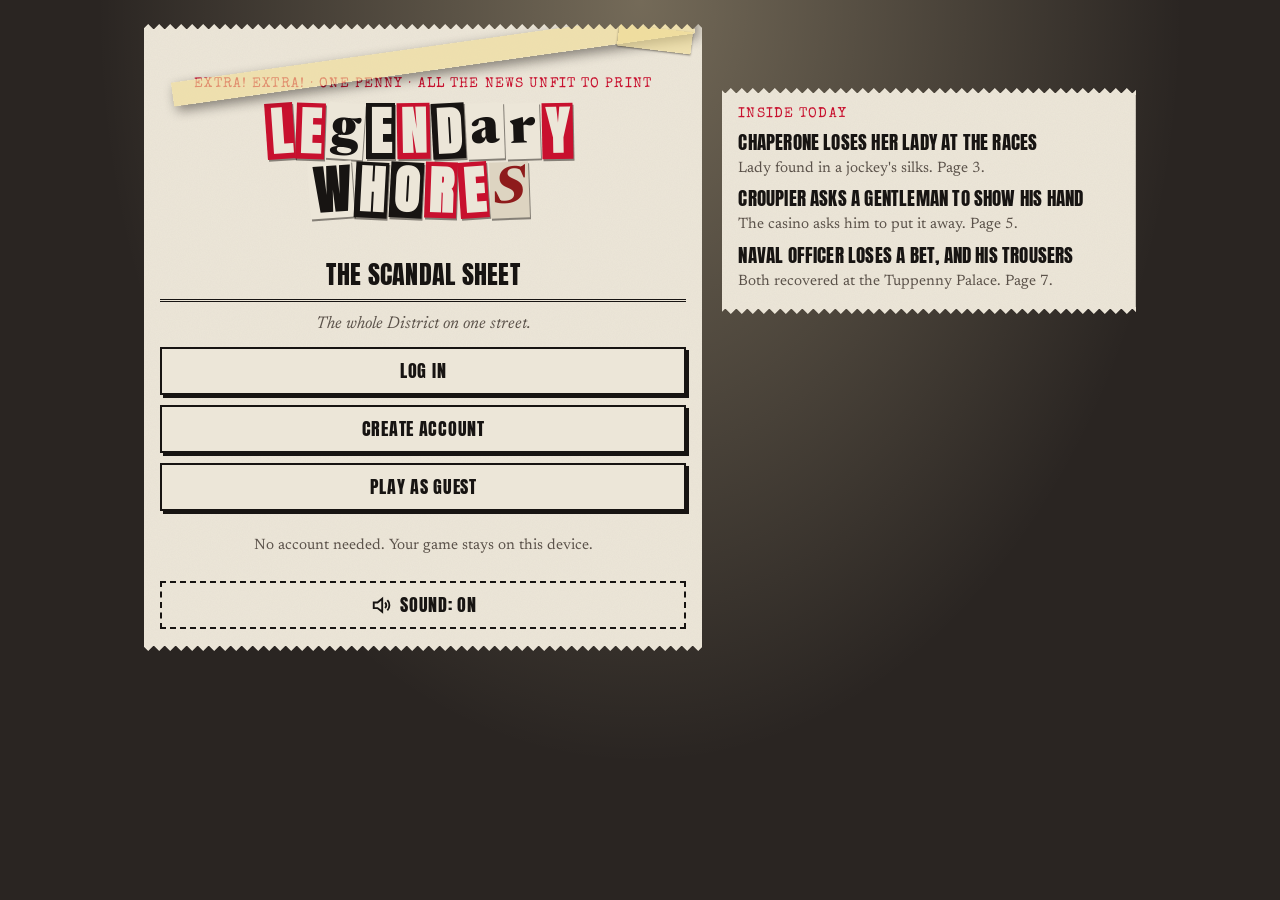
==== commit c4b2d100: "Say what buttons do, drop the press idioms, and fix the jokes nobody got The designer found "Stop th" ====
--- a/game/index.html
+++ b/game/index.html
@@ -17,14 +17,13 @@
 <div class="desk">
   <main id="app" class="col">
     <section class="sheet title-sheet">
-      <p class="kicker">Extra! Extra!</p>
       <h1 class="h1">Legendary Whores</h1>
-      <p class="deck">The Scandal Sheet is setting its type. One moment, darling.</p>
+      <p class="deck">Loading…</p>
     </section>
   </main>
 </div>
 <div id="layer"></div>
-<noscript><p class="noscript">The presses need JavaScript to run.</p></noscript>
+<noscript><p class="noscript">This game needs JavaScript.</p></noscript>
 <script type="module" src="scandal.js"></script>
 </body>
 </html>
--- a/game/scandal.css
+++ b/game/scandal.css
@@ -167,6 +167,9 @@
     conic-gradient(from -45deg at bottom, #0000, #000 1deg 89deg, #0000 90deg) bottom / 11px 7px repeat-x;
 }
 .sheet > * + * { margin-top: 10px; }
+/* the front page's later sections (hand, market, competition, what's next) share one wrapper: on a phone it is no box at
+   all, so they stack in the column exactly as before; the wide layouts give it a column of its own */
+.fp-more { display: contents; }
 
 /* ---------- type scale ---------- */
 .kicker { font: .875rem/1.2 var(--f-type); letter-spacing: .08em; text-transform: uppercase; color: var(--stamp); margin: 0; }
@@ -657,7 +660,7 @@
 .tl .tname { font: 400 1.25rem/1.05 var(--tfont); color: var(--acc); }
 .tl .tsub { font-size: .875rem; line-height: 1.3; opacity: .95; }
 .tl .tbody { display: grid; gap: 5px; align-content: start; min-width: 0; }
-.tl .count { font: 400 1.25rem/1 var(--f-head); font-variant-numeric: tabular-nums; }
+.tl .count { font-weight: 700; } /* the Curtain clock is words now (later on / soon / any minute now), set in the line */
 .tl .tnums { display: flex; gap: 12px; font: .875rem var(--f-type); flex-wrap: wrap; }
 .tl .tnums b { font: 400 1.0625rem var(--f-head); }
 .tl.locked { filter: grayscale(.85); opacity: .75; }
@@ -704,6 +707,31 @@
 .field { display: grid; gap: 4px; }
 .field label { font: .875rem/1.2 var(--f-type); text-transform: uppercase; letter-spacing: .06em; color: var(--ink2); }
 .field input { min-height: 48px; padding: 8px 10px; border: 2px solid var(--ink); background: var(--paper); color: var(--ink); font: 1.0625rem var(--f-body); }
+/* "Pick one for me": the die under the name field (game/names.js) */
+.field .nomroll { justify-self: start; margin-top: 4px; }
+.field .nomhint { margin-top: 2px; }
+.field .nomhint.need { color: var(--bad); }
+/* accounts (game/net.js): the password, the form's status line and hint, Letters to the Editor */
+.field textarea { width: 100%; min-height: 132px; padding: 8px 10px; border: 2px solid var(--ink); background: var(--paper); color: var(--ink); font: 1.0625rem/1.4 var(--f-body); resize: vertical; }
+.formline { margin: 0; }
+.formline:empty { display: none; }
+.formline.need { color: var(--bad); }
+.tabs.three { grid-template-columns: repeat(3, minmax(0, 1fr)); }
+.tabs button[aria-pressed="true"] { background: var(--ink); color: var(--paper); }
+/* Log in or Create account (the title signed out, and Menu > Keep your game anywhere). While the title is asking, the two
+   choices are full-width buttons (.ask); once a form is open they are a pair of tabs (.tabs.two). One form at a time
+   sits in #authform. */
+.authpick.ask { display: grid; gap: 10px; }
+#authform:empty { display: none; }
+.authswap { justify-self: center; }
+#login-instead { justify-self: start; }
+.stars { display: flex; gap: 4px; }
+.stars button { min-width: 48px; min-height: 48px; padding: 0; border: 0; background: none; color: var(--ink2); font-size: 2rem; line-height: 1; }
+.stars button.on { color: var(--stamp); }
+/* the street's rows (real players) are read, not tapped */
+.prow.street { cursor: default; }
+.prow.street:hover { background-image: none; }
+.prow.street .small { display: block; }
 .cork { position: relative; padding: 18px 8px 8px; }
 .cork svg.string { position: absolute; inset: 0; width: 100%; height: 100%; pointer-events: none; z-index: 2; }
 .suspects { display: grid; grid-template-columns: repeat(3, minmax(0, 1fr)); gap: 10px; position: relative; }
@@ -1052,13 +1080,7 @@
 .newidx { margin: 0; font: .875rem/1.3 var(--f-type); color: var(--paper-l); display: flex; gap: 8px; align-items: center; flex-wrap: wrap; }
 .fold-sec .newstamp { margin-left: auto; margin-right: 8px; }
 .rung .near { margin: 0; padding-left: 18px; display: grid; gap: 4px; font-size: .9375rem; color: var(--ink2); }
-/* F3/F20: the road card, a real choice */
-.roadpicks { display: grid; grid-template-columns: 1fr auto 1fr; gap: 8px; }
-.roadpick { min-height: 48px; padding: 6px 8px; border: 2px solid var(--ink); background: var(--paper); color: var(--ink); font: 400 1rem/1.05 var(--f-head); text-transform: uppercase; letter-spacing: .02em; }
-.roadpick.un { font-size: .875rem; color: var(--ink2); border-style: dashed; }
-.roadpick.st.on { background: var(--good); border-color: var(--good); color: var(--paper); }
-.roadpick.no.on { background: var(--stamp); border-color: var(--stamp); color: var(--paper); }
-.roadpick.un.on { background: var(--ink); color: var(--paper); border-style: solid; }
+/* round 7: the paper she is in (her nights decide it; nothing to pick) */
 .roadcol.aim { outline: 3px solid currentColor; outline-offset: -3px; }
 .roadcol.st.aim { color: var(--good); }
 .roadcol.no.aim { color: var(--stamp); }
@@ -1069,10 +1091,6 @@
 .roadstrip.aim-notoriety { box-shadow: inset -5px 0 0 var(--stamp); }
 .place .kindtag.onroad { outline: 2px solid var(--gold); outline-offset: 1px; }
 .ovroad { position: relative; }
-.ovroad .pickme { justify-self: start; margin: 4px 8px 0; font: 400 .875rem/1 var(--f-head); text-transform: uppercase; letter-spacing: .04em; padding: 6px 8px; border: 1.5px dashed currentColor; }
-.ovroad.st.on { outline: 4px solid var(--good); outline-offset: -4px; }
-.ovroad.no.on { outline: 4px solid var(--stamp); outline-offset: -4px; }
-.ovroad.on .pickme { border-style: solid; }
 /* F50: the demo's cards keep their tag row reserved (nothing below jumps); one number per card; a gold selection */
 .ovc .mkrow { min-height: 20px; display: flex; }
 .ovc .mkrow.off { visibility: hidden; }
@@ -1176,12 +1194,7 @@
 .secchips { display: flex; flex-wrap: wrap; gap: 6px; margin-top: 8px; }
 .secchips .chip { min-height: 36px; }
 #places, #meanwhile, #doors { scroll-margin-top: calc(var(--chip-h) + 24px); }
-/* findings 3, 4: the fork card on her own front page, the two-page spread, the arrival road picker */
-.forkcard { margin-top: 10px; padding: 10px 12px; background: var(--note-bg); color: var(--ink-l); box-shadow: 2px 3px 6px var(--shadow); display: grid; gap: 6px; border-left: 5px solid var(--stamp-l); }
-.forkcard p { margin: 0; font-size: .9375rem; line-height: 1.3; }
-.forkcard .kicker { color: var(--stamp-l); }
-.forkcard .row { justify-content: space-between; align-items: center; }
-.forkcard .link { color: var(--ink-l); }
+/* findings 3, 4: the two-page spread (round 7: read-only; a stamp marks the paper she is in) */
 .forkpages { display: grid; grid-template-columns: 1fr 1fr; gap: 10px; }
 .forkpage { display: grid; gap: 6px; align-content: start; padding: 8px; border: 2px solid var(--ink); background: var(--paper); }
 .forkpage .mast { font: 400 1.125rem/1 var(--f-head); text-transform: uppercase; }
@@ -1190,8 +1203,8 @@
 .forkpage .fpic img { width: 100%; aspect-ratio: 1; object-fit: cover; border: 2px solid var(--ink); }
 .forkpage .small { margin: 0; }
 .forkpage .steps { margin: 0; padding-left: 1em; font-size: .875rem; display: grid; gap: 2px; }
-.arriveroad { display: grid; gap: 6px; }
-.arriveroad .small { margin: 0; }
+.forkpage .pickme { justify-self: start; font: 400 .875rem/1 var(--f-head); text-transform: uppercase; letter-spacing: .04em; padding: 6px 8px; border: 1.5px solid currentColor; }
+.forkpage.st .pickme { color: var(--good); } .forkpage.no .pickme { color: var(--stamp); }
 /* finding 17: the gag's set-up is the picture's caption; its name a label; then only the punchline */
 .postcard .pc-cap { margin: 4px 0 2px; font: italic .875rem/1.3 var(--f-body); color: var(--ink2); }
 .postcard .pc-title { display: block; margin-top: 4px; }
@@ -1215,3 +1228,175 @@
 .cslot { scroll-margin-bottom: 100px; }
 .play-sheet .hlslot .hl { margin-block: 6px 4px; }
 .forkpage .steps li b { display: inline; margin-right: 4px; }
+
+/* ======================= Tablet and desktop (the wide-screen pass, 7 Oct) ======================= */
+/* The phone column is the design, and under 760px nothing below applies. A tablet (760px+) gets a wider column, the hand
+   in one row, a two-column front page, a two-page results spread and bigger art. A desktop (1100px+) gets the card table
+   in two panes, a three-column front page, the Morning Edition as a spread, the eras side by side, and side drawers for
+   what a phone shows as bottom sheets. Reading lines stay under about 75 characters: text sits in columns, never across
+   the full width. Hover states and the keyboard keys show only where there is a mouse; everything stays reachable by
+   touch (an iPad is both). The Purse, the Menu button, the docked note and the headlines follow --col, so they move
+   with the paper. */
+@media (min-width: 760px) {
+  :root { --col: 760px; }
+  body[data-screen="pick"], body[data-screen="arrival"] { --col: 720px; }
+  /* floating pieces keep a readable width: a headline, the docked Next note beside the Menu button, the bottom sheets */
+  .hl-wrap { width: min(520px, calc(100% - 24px)); }
+  .note.docked { left: auto; right: calc(max(12px, 50% - var(--col) / 2 + 12px) + var(--fab) + 10px); width: min(460px, calc(100% - 24px - var(--fab) - 10px)); }
+  .sheet-up { width: min(600px, 100%); }
+  .modal-card { width: min(420px, 100%); }
+  .scrim > .spinpaper { width: min(460px, 100%); }
+  /* the "more things unlock" lock is a line icon, not a poster */
+  .later-line svg { width: 16px; height: 16px; vertical-align: -2px; }
+  .bubble, .cork > .row { max-width: 38em; margin-inline: auto; }
+  .ov-body, .ov-sub, .ov-cap { max-width: 36em; }
+
+  /* the title page: the sign-up and "Inside today" side by side, the ransom title bigger */
+  body[data-screen="title"] #app { display: grid; grid-template-columns: minmax(0, 1.35fr) minmax(0, 1fr); gap: 20px; align-items: start; }
+  body[data-screen="title"] #app > * { min-width: 0; }
+  body[data-screen="title"] #app > .sheet + .sheet { margin-top: 64px; }
+  .title-ransom { font-size: clamp(2.875rem, 4.4vw, 3.5rem); }
+
+  /* the front page as a broadsheet: masthead across, Tonight's Curtain and the gentlemen in two columns, the rest below */
+  .gazette .name { font-size: clamp(1.875rem, 3.6vw, 2.75rem); }
+  .masthead { display: grid; grid-template-columns: repeat(2, minmax(0, 1fr)); column-gap: 16px; align-items: center; }
+  .masthead > * { min-width: 0; }
+  .masthead > .gazette, .masthead > .awaystrip, .masthead > .secchips { grid-column: 1 / -1; }
+  .masthead > .roadstrip:last-child, .masthead > .roadstrip:has(+ .secchips) { grid-column: 1 / -1; justify-self: center; width: min(100%, 640px); }
+  body[data-screen="front"] #app { display: grid; grid-template-columns: repeat(2, minmax(0, 1fr)); gap: 16px; align-items: start; }
+  body[data-screen="front"] #app > * { min-width: 0; }
+  body[data-screen="front"] #app > .masthead, body[data-screen="front"] #app > .hlslot, body[data-screen="front"] #app > .fp-more { grid-column: 1 / -1; }
+  body[data-screen="front"] #app > .hlslot { justify-self: center; width: min(100%, 560px); }
+  body[data-screen="front"] .fp-more { display: grid; grid-template-columns: repeat(2, minmax(0, 1fr)); gap: 16px; align-items: start; }
+  .fp-more > * { min-width: 0; }
+  .fp-more > .newidx, .fp-more > .whatsnext { grid-column: 1 / -1; }
+  .fp-more > .whatsnext { columns: 2; column-gap: 28px; column-rule: 1px solid var(--ink2); }
+  .whatsnext > .later, .whatsnext > .rung { break-inside: avoid; }
+  .market { grid-template-columns: repeat(auto-fill, minmax(140px, 1fr)); }
+
+  /* the card table: the whole hand in one row (three lent cards sit centred), a bigger host, tips at reading width */
+  .hand.play { grid-template-columns: repeat(auto-fit, minmax(112px, 1fr)); gap: 12px; margin-inline: auto; max-width: 492px; }
+  .hand.play:has(> :nth-child(4)) { max-width: 660px; }
+  .hand.play:has(> :nth-child(5)) { max-width: 828px; }
+  .hand.play:has(> :nth-child(6)) { max-width: none; }
+  body.bigtext .hand.play { max-width: none; }
+  .gent-head { grid-template-columns: 8rem 1fr; gap: 16px; }
+  .play-sheet .hints, .play-sheet .kinkoffer, .play-sheet .dyn { max-width: 36rem; }
+
+  /* the results: a two-page spread, her picture on the left page (it stays while the right page is read) */
+  body[data-screen="results"] #app { display: grid; grid-template-columns: repeat(2, minmax(0, 1fr)); grid-template-rows: auto auto auto 1fr; gap: 16px 20px; align-items: start; }
+  body[data-screen="results"] #app > * { min-width: 0; grid-column: 2; }
+  body[data-screen="results"] #app > .spinpaper { grid-column: 1; grid-row: 1 / -1; position: sticky; top: calc(var(--chip-h) + 18px + var(--safe-t)); }
+  body[data-screen="results"] #app .hero img, body[data-screen="results"] #app .hero .miss { height: min(48dvh, 520px); max-height: none; }
+}
+
+/* the Morning Edition as a spread wherever the screen is wider than tall enough to need it: the picture on the left
+   page, the story on the right, so a landscape tablet or a laptop never scrolls a page */
+@media (min-width: 1000px) {
+  body[data-screen="overview"] { --col: 1120px; }
+  .ov-page { display: grid; align-content: safe center; }
+  .ov-sheet { min-height: 0; grid-template-columns: minmax(0, 1.35fr) minmax(0, 1fr); grid-template-rows: auto auto auto auto auto 1fr; grid-template-areas: "mast mast" "pic h" "pic sub" "pic body" "pic cap" "pic ."; column-gap: 28px; padding: 20px 24px 26px; }
+  .ov-mast { grid-area: mast; } .ov-h { grid-area: h; } .ov-sub { grid-area: sub; } .ov-pic { grid-area: pic; align-self: start; } .ov-body { grid-area: body; } .ov-cap { grid-area: cap; }
+  .ov-h { font-size: clamp(2.25rem, 3.3vw, 3.25rem); }
+  .ov-foot { grid-template-columns: 1fr auto auto auto; grid-template-areas: "dots end prev next"; }
+  .ov-end { grid-template-columns: auto auto; }
+  .ov-end .btn { padding-inline: 18px; }
+}
+
+@media (min-width: 1100px) {
+  :root { --col: 1240px; }
+  .col { padding-inline: 24px; }
+  body[data-screen="title"] { --col: 1040px; }
+  body[data-screen="pick"], body[data-screen="assign"] { --col: 900px; }
+  body[data-screen="players"] { --col: 1100px; }
+  body[data-screen="end"], body[data-screen="arrival"] { --col: 760px; }
+  /* headlines arrive at the column's right edge, above the Menu button, like a desktop notification */
+  .hl-wrap { left: auto; transform: none; right: max(12px, calc(50% - var(--col) / 2 + 12px)); width: min(440px, calc(100% - 24px)); }
+  .modal-card { width: min(440px, 100%); }
+  .scrim > .spinpaper { width: min(480px, 100%); }
+  /* a desktop opens the phone's bottom sheets (the Menu, her stats, the explainers) as a drawer from the right edge;
+     a headline printed while one is open sits to its left */
+  .scrim:not(.mid) { grid-template-columns: minmax(0, 1fr) min(500px, 100%); grid-template-rows: minmax(0, 1fr); grid-auto-rows: auto; align-content: stretch; justify-items: stretch; overflow: hidden; }
+  .scrim:not(.mid) > .mslot { grid-column: 1; grid-row: 1; align-self: end; justify-self: center; margin-bottom: 16px; }
+  .scrim:not(.mid) > .sheet-up { grid-column: 2; grid-row: 1; width: 100%; height: 100dvh; max-height: 100dvh; align-content: start; border-top: 0; border-left: 6px solid var(--stamp); padding-top: calc(18px + var(--safe-t)); animation-name: drawer; }
+  :root[data-era="vegas"] .scrim:not(.mid) > .sheet-up { border-left-color: var(--neon-a); }
+  .sheet-up .grab { display: none; }
+
+  .title-ransom { font-size: clamp(3rem, 4vw, 3.75rem); }
+  .suspects { gap: 22px; }
+
+  /* the front page in three columns: Tonight's Curtain, the gentlemen, and the rest of the paper */
+  .gazette .name { font-size: clamp(2.25rem, 3vw, 3rem); }
+  body[data-screen="front"] #app { grid-template-columns: repeat(3, minmax(0, 1fr)); gap: 18px; }
+  body[data-screen="front"] #app > .fp-more { grid-column: auto; display: flex; flex-direction: column; gap: 18px; }
+  .fp-more > .whatsnext { columns: auto; column-rule: none; }
+
+  /* the card table in two panes: the evening's Place on the left (it stays put), the host, the hand and the tray right */
+  body[data-screen="plan"] #app { display: grid; grid-template-columns: minmax(320px, 5fr) minmax(0, 8fr); gap: 16px 20px; align-items: start; }
+  body[data-screen="plan"] #app > * { min-width: 0; }
+  body[data-screen="plan"] #app > .sheet:first-child { position: sticky; top: calc(12px + var(--safe-t)); }
+  body[data-screen="plan"] .place.banner .pimg { aspect-ratio: 4 / 3; }
+
+  /* the eras side by side; the boards beside the Automatons */
+  .tl-list { grid-template-columns: repeat(3, minmax(0, 1fr)); }
+  .score-plate .ladder, .score-plate > .row { max-width: 760px; }
+  body[data-screen="players"] #app { display: grid; grid-template-columns: minmax(0, 3fr) minmax(0, 2fr); gap: 18px; align-items: start; }
+  body[data-screen="players"] #app > * { min-width: 0; }
+  /* the house boards on the left; the street's real players and the Automatons stacked on the right */
+  body[data-screen="players"] #app > .sheet:first-child { grid-row: span 2; }
+
+  body[data-screen="results"] #app { grid-template-columns: minmax(0, 1fr) minmax(0, 1fr); gap: 18px 28px; }
+  body[data-screen="results"] #app .hero img, body[data-screen="results"] #app .hero .miss { height: min(56dvh, 560px); }
+}
+@keyframes drawer { from { transform: translateX(45%); } }
+@media (min-width: 1600px) {
+  :root { --col: 1360px; }
+  body[data-screen="plan"] #app { grid-template-columns: minmax(360px, 5fr) minmax(0, 8fr); }
+}
+
+/* a mouse: what can be clicked answers the pointer (never the only way to find it: every target is visible as is) */
+@media (hover: hover) and (pointer: fine) {
+  .btn:not(:disabled):hover { transform: translate(-1px, -1px); filter: brightness(1.07) saturate(1.05); }
+  .btn:not(:disabled):active { transform: translate(2px, 2px); filter: none; }
+  .btn.ghost:not(:disabled):hover, .tray-menu:hover { background-image: linear-gradient(var(--hov), var(--hov)); }
+  :root { --hov: color-mix(in srgb, var(--accent) 11%, transparent); }
+  .hand .card:not(.sel):not(.curse):not(.nudge):hover, .market .card:hover { transform: translateY(-4px); box-shadow: 0 0 0 2px var(--card-accent), 2px 8px 14px var(--shadow); }
+  .place { transition: transform var(--t-fast) ease, box-shadow var(--t-fast) ease; }
+  .place:not(.shut):has(> .place-hit:hover) { transform: translate(-2px, -2px); box-shadow: 5px 5px 0 var(--ink); }
+  .place > .host:hover { box-shadow: 0 0 0 3px var(--stamp), 1px 2px 6px var(--shadow); }
+  .punter:hover .photo, .suspect:hover .photo, .rival:hover .photo { box-shadow: 0 0 0 3px var(--stamp), 2px 6px 14px var(--shadow); }
+  .ovface:hover img, .rface:hover img { outline: 3px solid var(--stamp); outline-offset: -3px; }
+  .navtile:hover, .mrow:hover, .door:hover, .gitem:hover, .prow:hover, .fold-sec:hover, .cx:hover, .peek:hover, .item:hover, .roadstrip:hover, .clipcut:hover, .entry:has(.ustamp:hover), .awaystrip:hover, .note:hover, .tabs button:hover { background-image: linear-gradient(var(--hov), var(--hov)); }
+  .tl:not(.locked) { transition: transform var(--t-fast) ease, box-shadow var(--t-fast) ease; }
+  .tl:not(.locked):hover { transform: translateY(-2px); box-shadow: 3px 9px 18px var(--shadow); }
+  button.chip:not(.solid):hover { background-color: color-mix(in srgb, currentColor 12%, transparent); }
+  .x:hover { border-bottom-style: solid; }
+  .link:hover { text-decoration-thickness: 2px; }
+  .dogear:hover { background: var(--stamp-l); }
+  .ov-track { cursor: grab; }
+}
+/* a keyboard at the card table: the keys are printed on the cards and on Best Guess (1-9 and B, see scandal.js) */
+@media (min-width: 1100px) and (hover: hover) and (pointer: fine) {
+  .hand.play { counter-reset: lwkey; }
+  .hand.play .card[data-act="pick"] { counter-increment: lwkey; }
+  .hand.play .card[data-act="pick"]::after, .tray .btn.bg::after { display: inline-grid; place-items: center; min-width: 22px; height: 22px; padding: 0 5px; font: .8125rem/1 var(--f-type); letter-spacing: 0; background: var(--paper-l); color: var(--ink-l); border: 1.5px solid var(--ink-l); border-bottom-width: 3px; border-radius: 4px; pointer-events: none; }
+  .hand.play .card[data-act="pick"]::after { content: counter(lwkey); content: counter(lwkey) / ""; position: absolute; top: -12px; left: 50%; transform: translateX(-50%); z-index: 2; }
+  .tray .btn.bg::after { content: 'B'; }
+}
+
+/* The lock icon on the "more things unlock" line: size it on every screen (it rendered ~200px tall on phones). */
+.later-line svg { width: 16px; height: 16px; vertical-align: -2px; }
+
+/* Putting a pop-up down (scandal.js). While one is open the page under it is pinned where it was (iOS Safari scrolls the
+   page through a fixed layer otherwise), and a desktop that showed a scrollbar keeps it so nothing shifts sideways. */
+html.pinned { overscroll-behavior: none; }
+html.pinned body { position: fixed; left: 0; right: 0; }
+html.pin-bar { overflow-y: scroll; }
+.scrim > .spinpaper { overscroll-behavior: contain; }
+/* the panel follows the finger; let go short and it springs back, past the line and it slides away (no spring when
+   motion is reduced: the global rule above makes these transitions instant) */
+#modal .scrim { transition: background-color .3s ease; }
+#modal .scrim:has(> .dragging) { transition: none; }
+#modal .held { animation: none !important; transition: transform .45s cubic-bezier(.22, 1.12, .36, 1); }
+#modal .held.dragging { transition: none; -webkit-user-select: none; user-select: none; }
+#modal .held.going { transition: transform .25s cubic-bezier(.3, .5, .5, 1); }
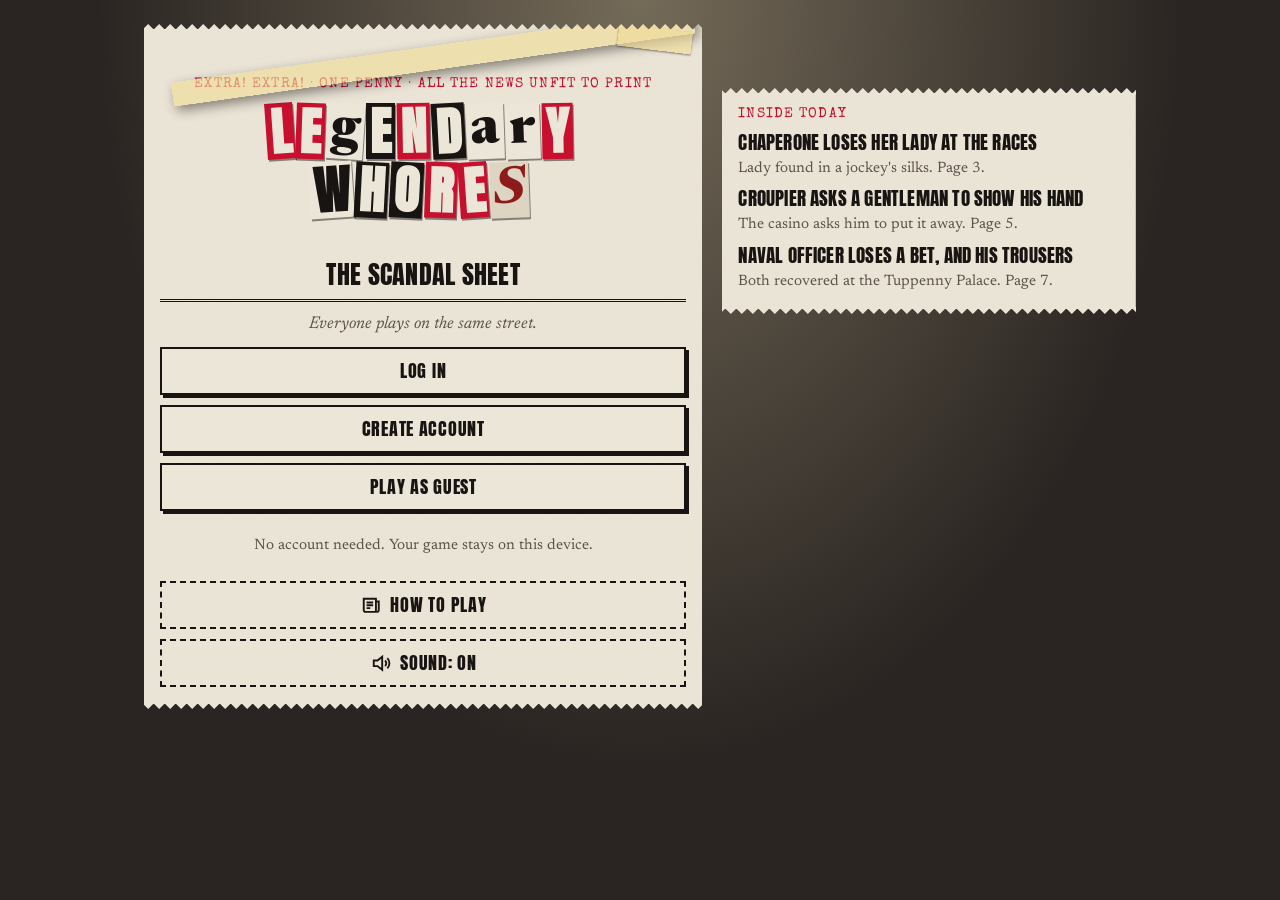
==== commit 15bb715a: "Plain interface lines, messages that ask nothing close themselves, and the seen marker never passes " ====
--- a/game/index.html
+++ b/game/index.html
@@ -5,7 +5,7 @@
 <meta name="viewport" content="width=device-width,initial-scale=1,viewport-fit=cover">
 <title>Legendary Whores</title>
 <link rel="icon" href="data:,">
-<meta name="description" content="Legendary Whores: a saucy-postcard strategy game for phones. The Scandal Sheet, v2.">
+<meta name="description" content="Legendary Whores: a saucy-postcard strategy game for your phone.">
 <meta name="theme-color" content="#2A2522">
 <link rel="preconnect" href="https://fonts.googleapis.com">
 <link rel="preconnect" href="https://fonts.gstatic.com" crossorigin>
--- a/game/scandal.css
+++ b/game/scandal.css
@@ -393,8 +393,13 @@
 .inspect .balloon { color: var(--ink-l); }
 .inspect .badge-stand { color: var(--card-ink2); border-color: var(--card-ink2); }
 .inspect .flav, .flav { font: italic 1rem/1.35 var(--f-body); }
-.facts { display: grid; gap: 8px; }
-.fact { display: grid; grid-template-columns: 6.25rem 1fr; gap: 8px; align-items: baseline; font-size: .9375rem; }
+/* one label column for the whole list, sized once: at least 6.25rem, and as wide as the longest word of any label
+   ("COLLECTIBLES", "TEMPERAMENT"), so a label never runs into its value and every value starts at the same edge. A fact's
+   label and value are the list's own grid items (display: contents); anything else in the list (the gentleman's card's
+   "where to find it" rows) spans both columns */
+.facts { display: grid; grid-template-columns: minmax(6.25rem, min-content) 1fr; gap: 8px; align-items: baseline; font-size: .9375rem; }
+.facts > :not(.fact) { grid-column: 1 / -1; }
+.fact { display: contents; }
 .fact > span:first-child { font: .875rem/1.2 var(--f-type); text-transform: uppercase; color: var(--ink2); letter-spacing: .04em; }
 .fact > span:last-child { min-width: 0; }
 
@@ -869,6 +874,10 @@
 @keyframes up { from { transform: translateY(40%); } }
 .excl-banner { display: inline-block; justify-self: start; background: var(--stamp); color: var(--paper); font: 400 1rem/1 var(--f-head); letter-spacing: .14em; padding: 6px 10px 5px; transform: rotate(-2deg); text-transform: uppercase; }
 .excl-body { margin: 0; font-size: 1.0625rem; line-height: 1.45; max-width: 34em; }
+/* How to play (MODALS.howto): the numbered manual, one column at 390 px, the "what wins" line under a double rule */
+.howto-steps { margin: 0; padding-left: 1.4em; display: grid; gap: 8px; font-size: 1.0625rem; line-height: 1.45; }
+.howto-steps li::marker { font: 400 1rem var(--f-head); }
+.howto-wins { margin: 0; border-top: 3px double var(--ink); padding-top: 10px; }
 .also { display: grid; gap: 6px; }
 .modal-card { width: min(380px, 100%); max-height: calc(100vh - 32px); max-height: calc(100dvh - var(--safe-t) - var(--safe-b) - 24px); overflow-y: auto; overscroll-behavior: contain; }
 /* the card scrolls; its actions stay on screen */
@@ -1051,7 +1060,9 @@
 /* F17: one teaching surface at a time: the docked note steps aside while a pop-up is open */
 body.modal-open .note.docked { visibility: hidden; }
 /* F48: a tip is a headline and two lines at most; the rest is behind its Exclusive link */
-.hl .h2 { font-size: 1.25rem; display: -webkit-box; -webkit-line-clamp: 2; -webkit-box-orient: vertical; overflow: hidden; }
+/* the clamp clips at the line box: at line-height 1 Anton's underscore (an account name's "Smoke_Tess7") sits below it and
+   vanished, so the clamped head gets the leading the underscore needs */
+.hl .h2 { font-size: 1.25rem; line-height: 1.2; display: -webkit-box; -webkit-line-clamp: 2; -webkit-box-orient: vertical; overflow: hidden; }
 .hl p { display: -webkit-box; -webkit-line-clamp: 3; -webkit-box-orient: vertical; overflow: hidden; }
 .hl-acts .btn.gz { background: var(--stamp); color: var(--paper); border-color: var(--stamp); }
 /* F46: on the play screens Coin and the clock ride in the tray; elsewhere the corner Purse folds to a coin pill on scroll */
@@ -1400,3 +1411,115 @@
 #modal .held { animation: none !important; transition: transform .45s cubic-bezier(.22, 1.12, .36, 1); }
 #modal .held.dragging { transition: none; -webkit-user-select: none; user-select: none; }
 #modal .held.going { transition: transform .25s cubic-bezier(.3, .5, .5, 1); }
+/* While he still has a secret, "+?" beside "why?" says the number can only go up: a 44 px target styled like "why?". The
+   z-index lifts both above the tray's button row, which otherwise covers their bottom 3 px. */
+.unk { font: inherit; background: none; border: 0; color: var(--accent); text-decoration: underline dotted; padding: 0 4px; min-height: 44px; min-width: 44px; display: inline-flex; align-items: center; justify-content: center; margin-block: -12px; cursor: pointer; white-space: nowrap; flex: none; }
+.tray .unk { margin-block: -14px; font-size: min(.9375rem, 16px); }
+.tray .unk, .tray .why { position: relative; z-index: 1; }
+/* on a phone the "+?" takes the room the pick count had: the count goes (as it already does below 375 px), so the Bar and
+   the Assignation's Delight stay whole */
+@media (max-width: 480px) { .tray .subrow:has(.unk) .sub .npick { display: none; } }
+/* a hidden bonus that fired, at the top of the results */
+.clip.surprise { border-left-color: var(--good); }
+/* BRIEF2 items 5 and 6: where to get his Kink, and the market named before it opens */
+.chip.where { border-style: dashed; min-height: 44px; }
+.spot { outline: 3px solid var(--stamp-d); outline-offset: 3px; }
+.wrows { display: grid; gap: 6px; }
+.wrow { display: block; width: 100%; min-height: 44px; padding: 8px 10px; border: 1.5px dashed currentColor; background: transparent; color: inherit; font: .9375rem/1.3 var(--f-body); text-align: left; cursor: pointer; }
+.wrow.done { margin: 0; border-style: solid; opacity: .85; cursor: default; }
+.hints .where-go { margin-top: 4px; }
+.mkt-tease { display: flex; flex-wrap: wrap; align-items: center; justify-content: space-between; gap: 6px 10px; margin-top: 10px; padding: 8px 10px; border: 1.5px dashed var(--ink2); }
+.mkt-tease p { margin: 0; flex: 1 1 14rem; font-size: .9375rem; }
+.mkt-tease .h3 { margin-right: 4px; }
+.mkt-tease svg { width: 16px; height: 16px; vertical-align: -2px; }
+.secchips .chip::after { inset: -4px 0; }
+
+/* ---------- Her things: the Things button and the hub sheet ---------- */
+/* the bottom-right corner piece is now two buttons side by side: Things, then Menu (Menu keeps its corner) */
+.chrome-foot { gap: 10px; }
+.things-btn .nbadge { position: absolute; top: -6px; right: -6px; min-width: 24px; height: 24px; padding: 0 6px; border-radius: 12px; background: var(--gold); color: #1E140F; font: 400 .9375rem/24px var(--f-head); font-style: normal; text-align: center; box-shadow: 0 0 0 2px var(--ink-l); }
+/* one height for every tab (the same as the tallest a sheet can be), so the sheet never jumps when she switches; coming back from a card, it does not slide in again */
+.hub-sheet { height: calc(100dvh - var(--safe-t) - 24px); align-content: start; }
+.hub-sheet.still, .scrim:has(> .still) { animation: none; }
+.hubright { display: flex; align-items: center; gap: 12px; }
+.hubcoin { display: inline-flex; align-items: center; gap: 4px; font: 400 1.125rem/1 var(--f-head); font-variant-numeric: tabular-nums; }
+.hubcoin svg { width: 18px; height: 18px; color: var(--gold); }
+/* isolation: the cards' ? badges (z-index 3, as on the front page) stay inside the panel and never paint over the sticky tab bar (z-index 3 above it) */
+#hub-panel { display: grid; gap: 12px; align-content: start; isolation: isolate; }
+#hub-panel:focus { outline: none; }
+.tabs.four { grid-template-columns: repeat(4, minmax(0, 1fr)); }
+@media (max-width: 359px) { .tabs.four { grid-template-columns: repeat(2, minmax(0, 1fr)); } }
+body.bigtext .tabs.four { grid-template-columns: repeat(2, minmax(0, 1fr)); }
+.hubtab { position: relative; display: grid; gap: 2px; align-content: center; justify-items: center; min-height: 56px; padding: 6px 2px; }
+.hubtab small { font: .875rem/1 var(--f-type); text-transform: none; letter-spacing: 0; }
+.hubtab .ndot { position: absolute; top: 3px; right: 3px; width: 11px; height: 11px; border-radius: 50%; background: var(--gold); box-shadow: 0 0 0 2px var(--paper); }
+.hubnote { margin: 0; }
+.locked-note svg { width: 16px; height: 16px; vertical-align: -2px; }
+.piles { margin: 0; display: flex; flex-wrap: wrap; align-items: baseline; gap: 2px 12px; font: .9375rem/1.3 var(--f-type); }
+.piles b { font: 400 1.125rem/1 var(--f-head); text-transform: uppercase; letter-spacing: .02em; }
+.hubhead { display: flex; flex-wrap: wrap; justify-content: space-between; align-items: baseline; gap: 0 10px; margin-top: 6px; padding-bottom: 4px; border-bottom: 3px double var(--ink); }
+.hubhead .h3 { white-space: nowrap; }
+/* a card in the deck: how many copies, in hand, a Kink she has learned, and the NEW tag */
+.card .ct { margin-left: auto; font: 400 1rem/1 var(--f-head); border: 1.5px solid currentColor; border-radius: 12px; padding: 3px 7px; }
+.card .flagtag, .item .flagtag, .aslot .flagtag, .curserow .flagtag { position: absolute; left: -6px; top: -9px; z-index: 2; transform: rotate(-4deg); background: var(--gold); color: #1E140F; font: .8125rem/1 var(--f-type); text-transform: uppercase; letter-spacing: .08em; padding: 4px 6px 3px; box-shadow: 1px 2px 4px var(--shadow); }
+.card .mk.inhand { background: var(--card-ink); color: var(--card-bg); }
+.card .mk.kink { background: var(--card-accent); color: #fff; }
+.curses { display: grid; gap: 8px; }
+.curserow { position: relative; display: grid; grid-template-columns: 56px 1fr auto; gap: 10px; align-items: center; min-height: 64px; padding: 6px 10px 6px 6px; border: 2px solid var(--bad); background: var(--paper2); color: var(--ink); text-align: left; }
+.curserow img { width: 56px; height: 56px; object-fit: cover; }
+.curserow b { display: block; font: 400 1rem/1.1 var(--f-head); text-transform: uppercase; }
+.curserow .cure { color: var(--bad); text-align: right; }
+.item.empty { border-style: dashed; background: none; align-content: center; justify-items: center; text-align: center; min-height: 140px; color: var(--ink2); }
+/* a novelty is a tag she carries, not a card: a rounded top and a punched hole (a card is a portrait with gilt corners). Shared with the front page's reticule */
+.item { border-radius: 18px 18px 3px 3px; padding-top: 22px; }
+.item::before { content: ''; position: absolute; top: 7px; left: 50%; width: 9px; height: 9px; margin-left: -4.5px; border-radius: 50%; border: 1.5px solid var(--ink); background: var(--paper); }
+.item.empty { padding-top: 6px; }
+.item.empty::before { border-style: dashed; border-color: var(--ink2); }
+/* a card whose painting is still borrowed from another picture (assets.js STANDINS: Strict Governess shows the cane, Pick His Pocket the helmet) is toned,
+   so it never reads as the novelty it shows. It goes by itself when the painting lands (the class keys off STANDINS) */
+.card .thumb.borrowed { filter: sepia(.65) saturate(.8); }
+/* the way to better cards: the first row under the pile counts */
+.door.tip { border-left: 6px solid var(--stamp); }
+.door .go { display: grid; justify-items: end; gap: 6px; }
+.item.empty .plus { font: 400 2rem/1 var(--f-head); }
+/* the album: three to a row, the way a sticker album is laid out; an empty slot is a ghost, and says only what kind it is */
+.album { display: grid; grid-template-columns: repeat(3, minmax(0, 1fr)); gap: 10px; }
+.aslot { position: relative; display: grid; gap: 4px; align-content: start; min-height: 112px; padding: 5px; border: 1.5px solid var(--ink); background: var(--paper2); color: var(--ink); text-align: left; }
+.aslot img { aspect-ratio: 3 / 2; width: 100%; object-fit: cover; }
+.aslot b { font: 400 .875rem/1.05 var(--f-head); text-transform: uppercase; overflow-wrap: anywhere; }
+.aslot.locked { border-style: dashed; background: none; color: var(--ink2); align-content: center; justify-items: center; text-align: center; }
+.aslot.locked .no { font: 400 1.75rem/1 var(--f-head); opacity: .55; }
+.aslot.plaque { align-content: center; border: 4px double var(--paper); background: var(--ink); color: var(--paper); }
+.aslot.plaque .small { color: var(--paper); opacity: .85; }
+@media (hover: hover) and (pointer: fine) { .aslot.have:hover, .curserow:hover { box-shadow: 2px 3px 8px var(--shadow); } }
+/* a press answers at once (not for reduced motion) */
+@media (prefers-reduced-motion: no-preference) {
+  .things-btn, .hubtab, .aslot.have, .curserow, .item.empty { transition: transform var(--t-fast) var(--ease-out); }
+  .things-btn:active, .hubtab:active, .aslot.have:active, .curserow:active, .item.empty:active { transform: scale(.97); }
+}
+
+/* ---- the arena (ARENA-SPEC section 4): the wire, the busy state, the street counts, the house tag ---- */
+/* a move is on the wire: the play buttons and the cards wait for its answer (the tap dispatcher drops them too) */
+body.acting .tray button, body.acting .hand.play .card { pointer-events: none; opacity: .6; }
+/* after 400 ms the Purse says so */
+.purse .wirewait { display: none; font: .8125rem/1 var(--f-type); text-transform: uppercase; letter-spacing: .06em; color: var(--paper-l); }
+body.wirewait .purse .wirewait { display: inline-flex; }
+body.wirewait .purse .pclock { display: none; }
+/* the wire is down: the Purse clock shows a dash, the front page says the page is checking what went through */
+body.wiredown .purse .pclock b { color: var(--bad); }
+.wirestrip { margin: 0; font-size: .9375rem; line-height: 1.35; border: 2px dashed var(--bad); padding: 6px 10px; color: var(--ink); }
+.masthead > .wirestrip { grid-column: 1 / -1; }
+/* the plan screen's crowd note: the forecast counts the house; the real girls in the era are a number */
+.crowdnote { margin: 0; border-left: 3px solid var(--ink2); padding-left: 8px; }
+/* the digest's first line when the paper ran out of back numbers */
+.truncated { margin: 0; border-left: 3px solid var(--ink2); padding-left: 8px; }
+/* the pick page's street counts for a signed-in player; a full street is greyed */
+.suspect .street-count { display: block; font: .8125rem/1.2 var(--f-type); color: var(--ink2); margin-top: 4px; }
+.suspect .street-count.full { color: var(--bad); }
+.suspect.full .photo { opacity: .55; filter: grayscale(.6); }
+/* the Players board: a house player (a stand-in run by the server) is tagged so, next to its Stand-in badge */
+.housetag { display: inline-flex; font: .8125rem/1 var(--f-type); text-transform: uppercase; letter-spacing: .06em; padding: 4px 6px; border: 1px solid var(--ink2); color: var(--ink2); background: none; }
+/* a move she made while the wire was down is kept: one plain line, on whatever screen she is on, until it settles */
+.keptline { position: fixed; left: 50%; transform: translateX(-50%); z-index: 56; pointer-events: none; margin: 0; width: min(calc(var(--col) - 24px), calc(100% - 32px)); top: calc(8px + var(--safe-t) + var(--chip-h, 44px) + 8px); font-size: .9375rem; line-height: 1.35; border: 2px dashed var(--bad); padding: 6px 10px; color: var(--ink); background: var(--paper); box-shadow: 0 4px 10px var(--shadow); }
+.keptline[hidden] { display: none; }
+body.play .keptline { top: calc(8px + var(--safe-t)); }
